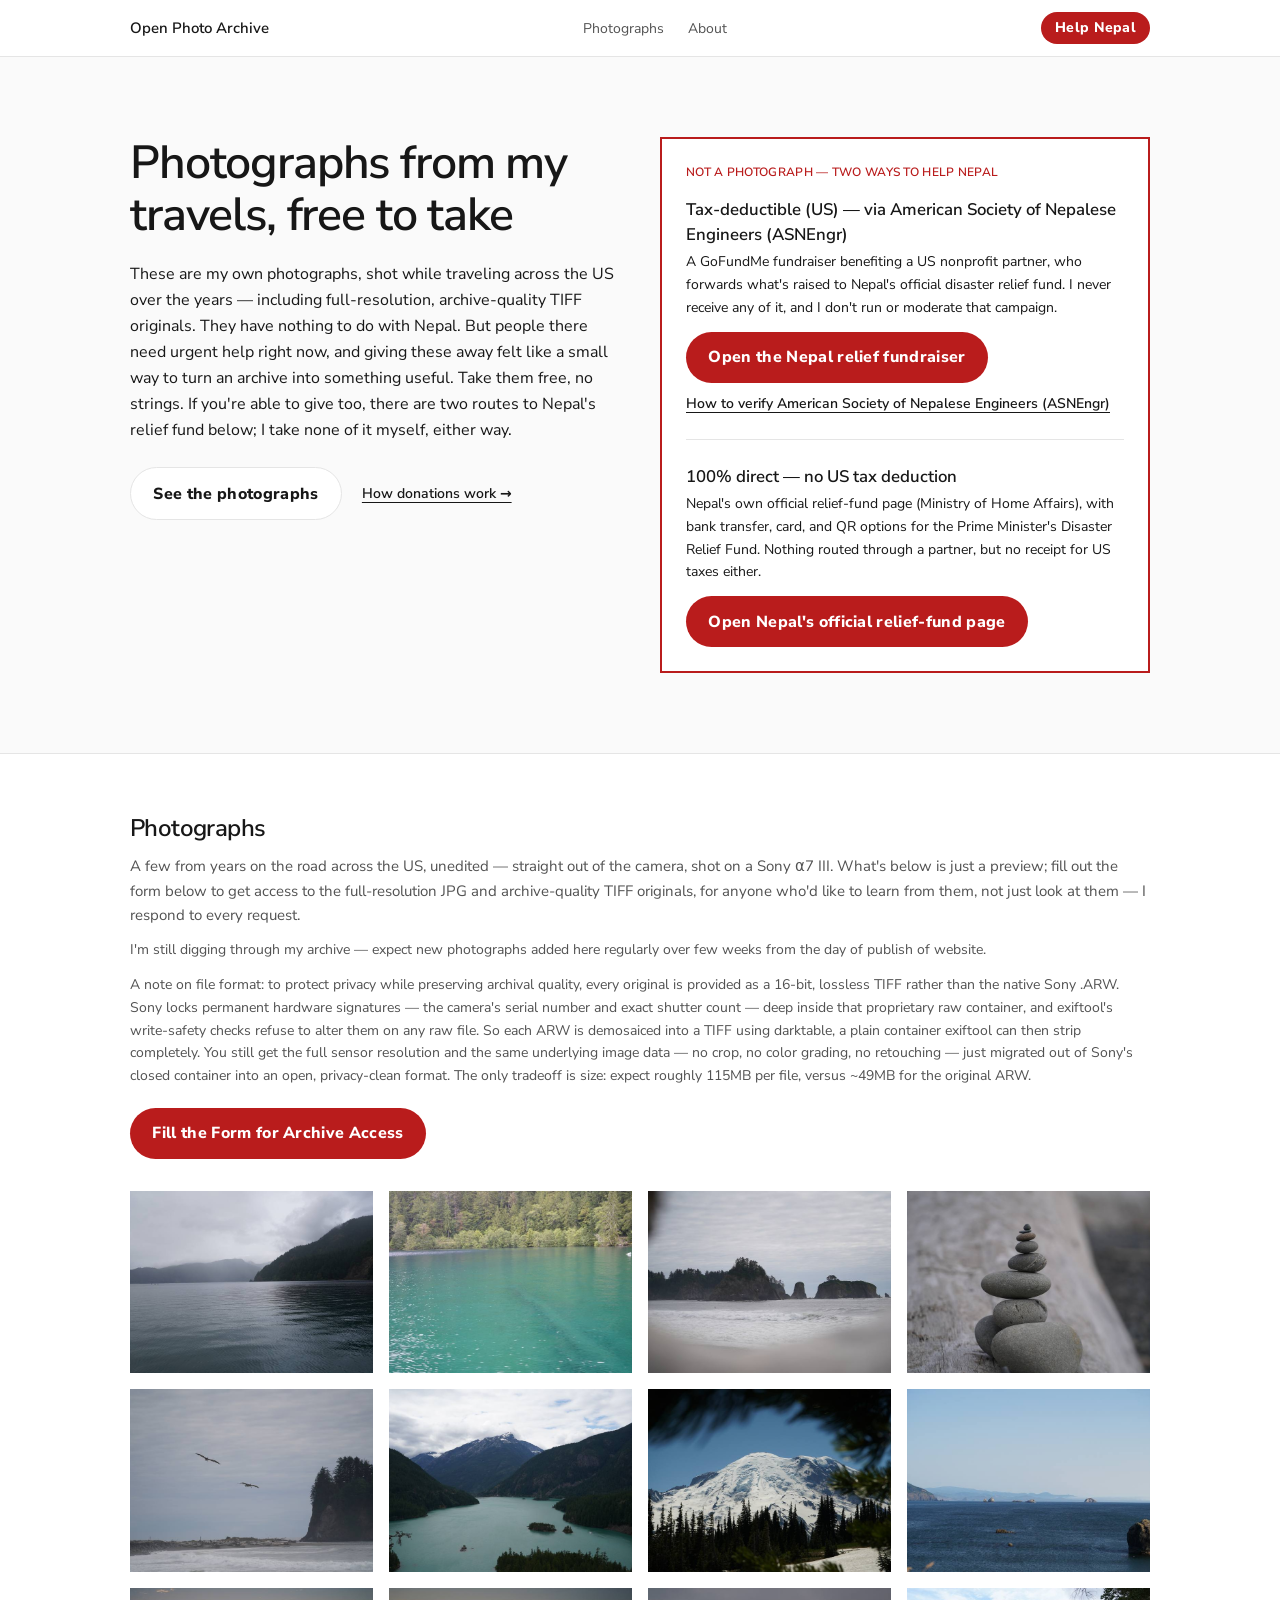
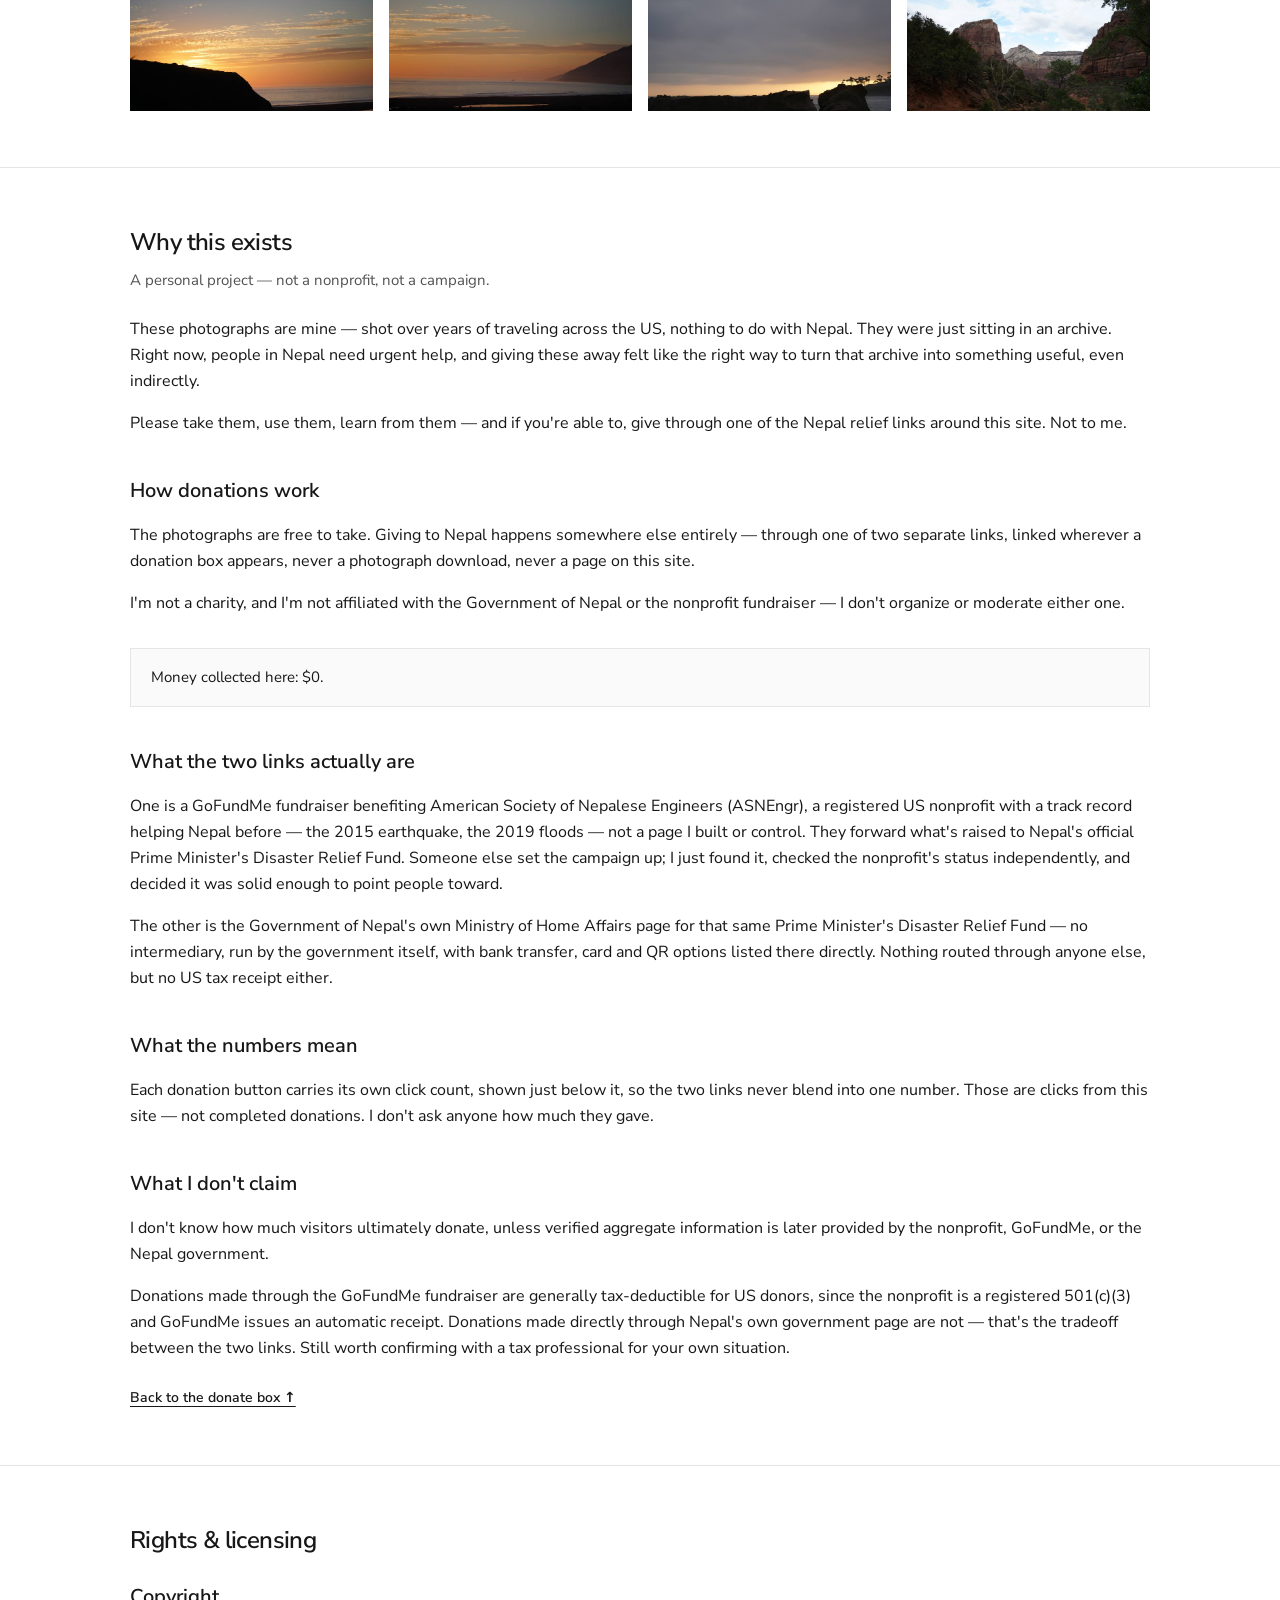
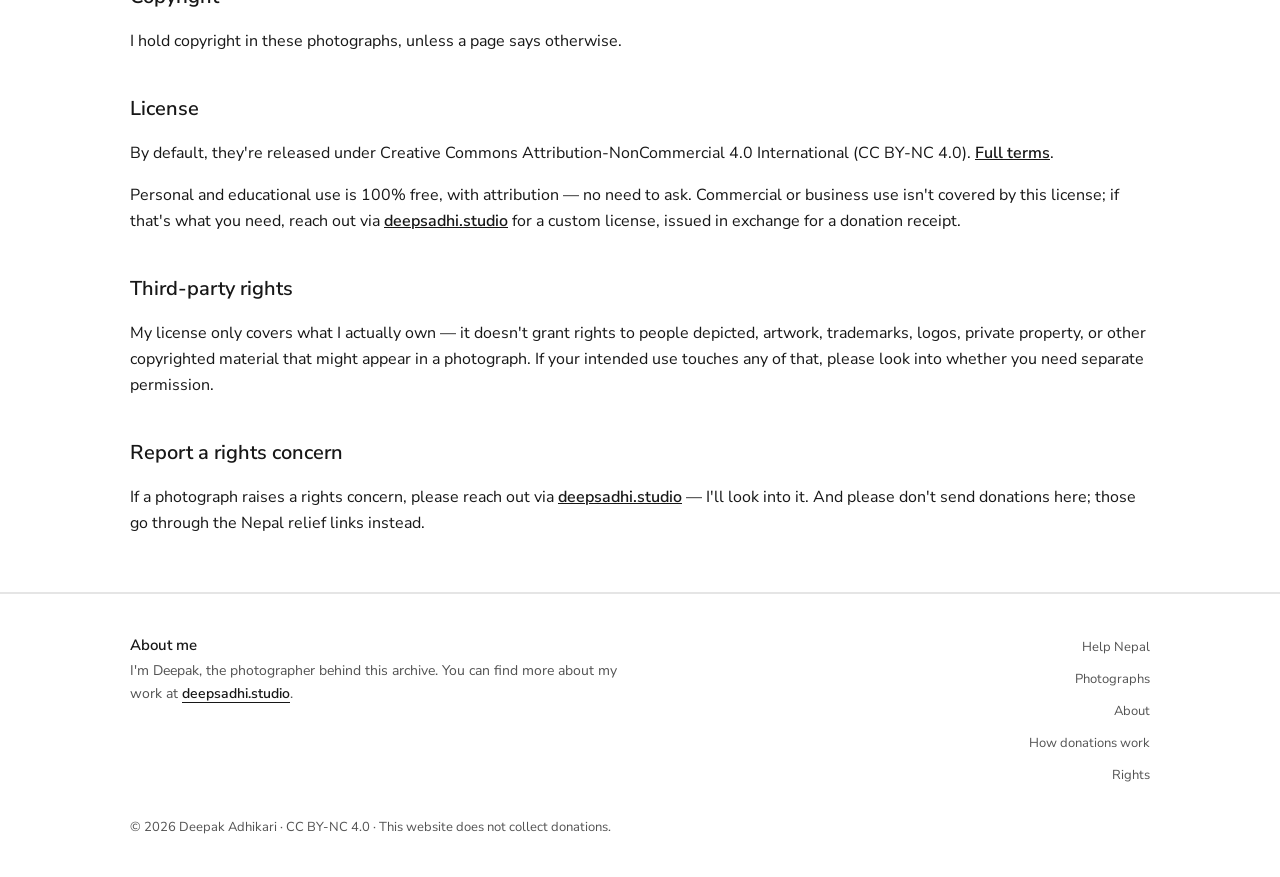
==== index.html @ dd76b520 "Initial commit" ====
<!DOCTYPE html><html lang="en"><head><meta charSet="utf-8"/><meta name="viewport" content="width=device-width, initial-scale=1"/><link rel="stylesheet" href="/assets/styles-CwU7adf6.css" data-precedence="default"/><link rel="stylesheet" href="https://fonts.googleapis.com/css2?family=Fraunces:opsz,wght@9..144,500;9..144,600;9..144,700&amp;family=Nunito+Sans:wght@400;600;700;800&amp;display=swap" data-precedence="default"/><script data-goatcounter="https://stats.deepsadhi.studio/count" data-goatcounter-settings="{&quot;no_onload&quot;: true}" async="" src="https://gc.zgo.at/count.js"></script><title>Open Photo Archive — Photos from years traveling the US, free to take — donations go to Nepal relief elsewhere.</title><meta name="author" content="Deepak Adhikari"/><meta property="og:site_name" content="Open Photo Archive"/><meta property="og:type" content="website"/><meta name="description" content="A photographer&#x27;s personal archive of US travel photos, given away free — JPG and archive-quality 16-bit TIFF files. Donations go through outside links, never through this site."/><meta property="og:title" content="Open Photo Archive — Photos from years traveling the US, free to take — donations go to Nepal relief elsewhere."/><meta property="og:description" content="A photographer&#x27;s personal archive of US travel photos, given away free — JPG and archive-quality 16-bit TIFF files. Donations go through outside links, never through this site."/><meta property="og:url" content="https://open-photo-archive.github.io/"/><meta name="twitter:title" content="Open Photo Archive — Photos from years traveling the US, free to take — donations go to Nepal relief elsewhere."/><meta name="twitter:description" content="A photographer&#x27;s personal archive of US travel photos, given away free — JPG and archive-quality 16-bit TIFF files. Donations go through outside links, never through this site."/><link rel="modulepreload" href="/assets/index-CVdVSCC_.js"/><link rel="modulepreload" href="/assets/routes-DE4k2In7.js"/><link rel="icon" href="/favicon.svg" type="image/svg+xml"/><link rel="icon" href="/favicon.ico" type="image/x-icon"/><link rel="apple-touch-icon" href="/apple-touch-icon.png"/><link rel="preconnect" href="https://fonts.googleapis.com"/><link rel="preconnect" href="https://fonts.gstatic.com" crossorigin="anonymous"/><link rel="canonical" href="https://open-photo-archive.github.io/"/><script type="application/ld+json">{"@context":"https://schema.org","@type":"WebSite","name":"Open Photo Archive","description":"A photographer's personal archive released free of charge, encouraging donations to Nepal disaster relief through a vetted nonprofit partner. This site never collects donations itself."}</script></head><body><a href="#main" class="label-meta sr-only focus:not-sr-only focus:absolute focus:top-2 focus:left-2 focus:z-50 focus:bg-ink focus:px-4 focus:py-2 focus:text-paper">Skip to content</a><header class="sticky top-0 z-40 border-b border-line bg-white"><nav aria-label="Primary" class="mx-auto flex h-14 max-w-[1100px] items-center justify-between px-6 md:px-10"><a class="text-[15px] font-semibold text-ink hover:text-rust active" href="/" data-status="active" aria-current="page">Open Photo Archive</a><div class="hidden items-center gap-6 md:flex"><button type="button" class="cursor-pointer text-[14px] text-stone hover:text-ink">Photographs</button><button type="button" class="cursor-pointer text-[14px] text-stone hover:text-ink">About</button></div><div class="flex items-center gap-3"><button type="button" class="cursor-pointer btn-cause !px-3.5 !py-1.5 text-sm">Help Nepal</button><button type="button" class="text-[14px] text-stone md:hidden" aria-expanded="false" aria-controls="mobile-nav">Menu</button></div></nav></header><main id="main"><!--$--><!--$--><!--/$--><script>(function(a,f){let l;try{l=JSON.parse(sessionStorage.getItem(a)||"{}")}catch{return}const n=l?.[f||history.state?.__TSR_key];let c=!1;for(const t in n){const e=n[t],o=e?.scrollX,s=e?.scrollY;if(Number.isFinite(o)&&Number.isFinite(s)){if(t==="window")scrollTo(o,s),c=!0;else if(t)try{const r=document.querySelector(t);r&&(r.scrollLeft=o,r.scrollTop=s)}catch{}}}if(c)return;const i=location.hash.slice(1);if(i){const t=history.state?.__hashScrollIntoViewOptions??!0;if(t){const e=document.getElementById(i);e&&e.scrollIntoView(t)}return}scrollTo(0,0)})("tsr-scroll-restoration-v1_3");document.currentScript.remove()</script><!--/$--></main><footer class="border-t border-line bg-white"><div class="mx-auto max-w-[1100px] px-6 py-10 md:px-10"><div class="flex flex-col gap-6 md:flex-row md:items-start md:justify-between"><div class="md:w-1/2"><p class="text-[15px] font-semibold text-ink">About me</p><p class="mt-1 text-[14px] leading-relaxed text-stone">I&#x27;m <!-- -->Deepak<!-- -->, the photographer behind this archive. You can find more about my work at<!-- --> <a href="https://deepsadhi.studio" target="_blank" rel="noopener noreferrer" class="cursor-pointer font-semibold text-ink underline underline-offset-4 hover:text-rust">deepsadhi.studio</a>.</p></div><nav aria-label="Footer" class="shrink-0"><ul class="flex flex-col items-start gap-2 md:items-end"><li><button type="button" class="cursor-pointer cursor-pointer text-[13px] text-stone hover:text-ink">Help Nepal</button></li><li><button type="button" class="cursor-pointer cursor-pointer text-[13px] text-stone hover:text-ink">Photographs</button></li><li><button type="button" class="cursor-pointer cursor-pointer text-[13px] text-stone hover:text-ink">About</button></li><li><button type="button" class="cursor-pointer cursor-pointer text-[13px] text-stone hover:text-ink">How donations work</button></li><li><button type="button" class="cursor-pointer cursor-pointer text-[13px] text-stone hover:text-ink">Rights</button></li></ul></nav></div><p class="mt-8 text-[13px] text-stone">© <!-- -->2026<!-- --> <!-- -->Deepak Adhikari<!-- --> ·<!-- --> <!-- -->CC BY-NC 4.0<!-- --> · This website does not collect donations.</p></div></footer><script class="$tsr" id="$tsr-stream-barrier">(self.$R=self.$R||{})["tsr"]=[];self.$_TSR={h(){this.hydrated=!0,this.c()},e(){this.streamEnded=!0,this.c()},c(){this.hydrated&&this.streamEnded&&(delete self.$_TSR,delete self.$R.tsr)},p(e){this.initialized?e():this.buffer.push(e)},buffer:[]};$_TSR.router=($R=>$R[0]={manifest:$R[1]={routes:$R[2]={__root__:$R[3]={preloads:$R[4]=["/assets/index-CVdVSCC_.js"],scripts:$R[5]=[$R[6]={attrs:$R[7]={type:"module",async:!0,src:"/assets/index-CVdVSCC_.js"}}]}}},matches:$R[8]=[$R[9]={i:"__root__ ",u:1788296940598,s:"success",ssr:!0}],lastMatchId:"__root__ "})($R["tsr"]);$_TSR.e();document.currentScript.remove()</script><script type="module" async="" src="/assets/index-CVdVSCC_.js"></script></body></html>
---- assets/styles-CwU7adf6.css ----
/*! tailwindcss v4.3.3 | MIT License | https://tailwindcss.com */
@layer properties{@supports (((-webkit-hyphens:none)) and (not (margin-trim:inline))) or ((-moz-orient:inline) and (not (color:rgb(from red r g b)))){*,:before,:after,::backdrop{--tw-space-y-reverse:0;--tw-border-style:solid;--tw-leading:initial;--tw-font-weight:initial;--tw-tracking:initial;--tw-blur:initial;--tw-brightness:initial;--tw-contrast:initial;--tw-grayscale:initial;--tw-hue-rotate:initial;--tw-invert:initial;--tw-opacity:initial;--tw-saturate:initial;--tw-sepia:initial;--tw-drop-shadow:initial;--tw-drop-shadow-color:initial;--tw-drop-shadow-alpha:100%;--tw-drop-shadow-size:initial}}}@layer theme{:root,:host{--font-sans:"Nunito Sans", ui-sans-serif, system-ui, sans-serif;--color-white:#fff;--spacing:.25rem;--container-md:28rem;--text-sm:.875rem;--text-sm--line-height:calc(1.25 / .875);--text-xl:1.25rem;--text-xl--line-height:calc(1.75 / 1.25);--text-7xl:4.5rem;--text-7xl--line-height:1;--font-weight-medium:500;--font-weight-semibold:600;--font-weight-bold:700;--tracking-tight:-.025em;--tracking-wide:.025em;--leading-relaxed:1.625;--default-transition-duration:.15s;--default-transition-timing-function:cubic-bezier(.4, 0, .2, 1);--default-font-family:"Nunito Sans", ui-sans-serif, system-ui, sans-serif;--default-mono-font-family:"Nunito Sans", ui-sans-serif, system-ui, sans-serif;--font-display:"Fraunces", Georgia, serif;--color-paper:var(--paper);--color-ink:var(--ink);--color-line:var(--line);--color-rust:var(--rust);--color-card:var(--card);--color-primary-foreground:var(--primary-foreground);--color-border:var(--border)}}@layer base{*,:after,:before,::backdrop{box-sizing:border-box;border:0 solid;margin:0;padding:0}::file-selector-button{box-sizing:border-box;border:0 solid;margin:0;padding:0}html,:host{-webkit-text-size-adjust:100%;tab-size:4;line-height:1.5;font-family:var(--default-font-family,-apple-system, BlinkMacSystemFont, "Segoe UI", Roboto, "Helvetica Neue", "Noto Sans", Arial, sans-serif, "Apple Color Emoji", "Segoe UI Emoji", "Segoe UI Symbol", "Noto Color Emoji");font-feature-settings:var(--default-font-feature-settings,normal);font-variation-settings:var(--default-font-variation-settings,normal);-webkit-tap-highlight-color:transparent}hr{height:0;color:inherit;border-top-width:1px}abbr:where([title]){-webkit-text-decoration:underline dotted;text-decoration:underline dotted}h1,h2,h3,h4,h5,h6{font-size:inherit;font-weight:inherit}a{color:inherit;-webkit-text-decoration:inherit;-webkit-text-decoration:inherit;-webkit-text-decoration:inherit;-webkit-text-decoration:inherit;-webkit-text-decoration:inherit;text-decoration:inherit}b,strong{font-weight:bolder}code,kbd,samp,pre{font-family:var(--default-mono-font-family,ui-monospace, SFMono-Regular, Menlo, Monaco, Consolas, "Liberation Mono", "Courier New", monospace);font-feature-settings:var(--default-mono-font-feature-settings,normal);font-variation-settings:var(--default-mono-font-variation-settings,normal);font-size:1em}small{font-size:80%}sub,sup{vertical-align:baseline;font-size:75%;line-height:0;position:relative}sub{bottom:-.25em}sup{top:-.5em}table{text-indent:0;border-color:inherit;border-collapse:collapse}:-moz-focusring:where(:not(iframe)){outline:auto}progress{vertical-align:baseline}summary{display:list-item}ol,ul,menu{list-style:none}img,svg,video,canvas,audio,iframe,embed,object{vertical-align:middle;display:block}img,video{max-width:100%;height:auto}button,input,select,optgroup,textarea{font:inherit;font-feature-settings:inherit;font-variation-settings:inherit;letter-spacing:inherit;color:inherit;opacity:1;background-color:#0000;border-radius:0}::file-selector-button{font:inherit;font-feature-settings:inherit;font-variation-settings:inherit;letter-spacing:inherit;color:inherit;opacity:1;background-color:#0000;border-radius:0}:where(select:is([multiple],[size])) optgroup{font-weight:bolder}:where(select:is([multiple],[size])) optgroup option{padding-inline-start:20px}::file-selector-button{margin-inline-end:4px}::placeholder{opacity:1}@supports (not ((-webkit-appearance:-apple-pay-button))) or (contain-intrinsic-size:1px){::placeholder{color:currentColor}@supports (color:color-mix(in lab, red, red)){::placeholder{color:color-mix(in oklab, currentcolor 50%, transparent)}}}textarea{resize:vertical}::-webkit-search-decoration{-webkit-appearance:none}::-webkit-date-and-time-value{min-height:1lh;text-align:inherit}::-webkit-datetime-edit{display:inline-flex}::-webkit-datetime-edit-fields-wrapper{padding:0}::-webkit-datetime-edit{padding-block:0}::-webkit-datetime-edit-year-field{padding-block:0}::-webkit-datetime-edit-month-field{padding-block:0}::-webkit-datetime-edit-day-field{padding-block:0}::-webkit-datetime-edit-hour-field{padding-block:0}::-webkit-datetime-edit-minute-field{padding-block:0}::-webkit-datetime-edit-second-field{padding-block:0}::-webkit-datetime-edit-millisecond-field{padding-block:0}::-webkit-datetime-edit-meridiem-field{padding-block:0}::-webkit-calendar-picker-indicator{line-height:1}:-moz-ui-invalid{box-shadow:none}button,input:where([type=button],[type=reset],[type=submit]){appearance:button}::file-selector-button{appearance:button}::-webkit-inner-spin-button{height:auto}::-webkit-outer-spin-button{height:auto}[hidden]:where(:not([hidden=until-found])){display:none!important}*{border-color:var(--color-border)}html{-webkit-text-size-adjust:100%;scroll-behavior:smooth}[id]{scroll-margin-top:3.5rem}a{cursor:pointer}body{background-color:var(--color-paper);color:var(--color-ink);font-family:var(--font-sans);-webkit-font-smoothing:antialiased;text-rendering:optimizelegibility}::selection{color:var(--color-ink);background-color:#fee2e2}:focus-visible{outline:2px solid var(--color-rust);outline-offset:3px}}@layer components;@layer utilities{.sr-only{clip-path:inset(50%);white-space:nowrap;border-width:0;width:1px;height:1px;margin:-1px;padding:0;position:absolute;overflow:hidden}.static{position:static}.sticky{position:sticky}.top-0{top:0}.z-40{z-index:40}.container{width:100%}@media (width>=40rem){.container{max-width:40rem}}@media (width>=48rem){.container{max-width:48rem}}@media (width>=64rem){.container{max-width:64rem}}@media (width>=80rem){.container{max-width:80rem}}@media (width>=96rem){.container{max-width:96rem}}.mx-auto{margin-inline:auto}.mt-1{margin-top:var(--spacing)}.mt-1\.5{margin-top:calc(var(--spacing) * 1.5)}.mt-2{margin-top:calc(var(--spacing) * 2)}.mt-3{margin-top:calc(var(--spacing) * 3)}.mt-4{margin-top:calc(var(--spacing) * 4)}.mt-5{margin-top:calc(var(--spacing) * 5)}.mt-6{margin-top:calc(var(--spacing) * 6)}.mt-8{margin-top:calc(var(--spacing) * 8)}.mt-10{margin-top:calc(var(--spacing) * 10)}.btn-cause{letter-spacing:.02em;background:var(--color-rust);color:var(--color-primary-foreground);border-radius:999px;justify-content:center;align-items:center;padding:.85rem 1.4rem;font-weight:800;transition:filter .15s;display:inline-flex}.btn-cause:hover{filter:brightness(1.08)}.btn-soft{letter-spacing:.02em;background:var(--color-card);color:var(--color-ink);border:1px solid var(--color-line);border-radius:999px;justify-content:center;align-items:center;padding:.85rem 1.4rem;font-weight:800;transition:background-color .15s;display:inline-flex}.btn-soft:hover{background:#f5f5f5}.block{display:block}.flex{display:flex}.grid{display:grid}.hidden{display:none}.inline-flex{display:inline-flex}.aspect-\[4\/3\]{aspect-ratio:4/3}.h-14{height:calc(var(--spacing) * 14)}.max-h-\[520px\]{max-height:520px}.min-h-screen{min-height:100vh}.w-full{width:100%}.max-w-\[20ch\]{max-width:20ch}.max-w-\[36rem\]{max-width:36rem}.max-w-\[52ch\]{max-width:52ch}.max-w-\[54ch\]{max-width:54ch}.max-w-\[1100px\]{max-width:1100px}.max-w-md{max-width:var(--container-md)}.shrink-0{flex-shrink:0}.cursor-pointer{cursor:pointer}.list-disc{list-style-type:disc}.grid-cols-2{grid-template-columns:repeat(2,minmax(0,1fr))}.flex-col{flex-direction:column}.flex-wrap{flex-wrap:wrap}.items-center{align-items:center}.items-start{align-items:flex-start}.justify-between{justify-content:space-between}.justify-center{justify-content:center}.gap-2{gap:calc(var(--spacing) * 2)}.gap-3{gap:calc(var(--spacing) * 3)}.gap-4{gap:calc(var(--spacing) * 4)}.gap-6{gap:calc(var(--spacing) * 6)}:where(.space-y-2>:not(:last-child)){--tw-space-y-reverse:0;margin-block-start:calc(calc(var(--spacing) * 2) * var(--tw-space-y-reverse));margin-block-end:calc(calc(var(--spacing) * 2) * calc(1 - var(--tw-space-y-reverse)))}.gap-x-5{column-gap:calc(var(--spacing) * 5)}.gap-y-2{row-gap:calc(var(--spacing) * 2)}.overflow-y-auto{overflow-y:auto}.rounded-md{border-radius:.75rem}.border{border-style:var(--tw-border-style);border-width:1px}.border-2{border-style:var(--tw-border-style);border-width:2px}.border-t{border-top-style:var(--tw-border-style);border-top-width:1px}.border-b{border-bottom-style:var(--tw-border-style);border-bottom-width:1px}.border-input{border-color:var(--input)}.border-line{border-color:var(--line)}.border-rust{border-color:var(--rust)}.bg-background{background-color:var(--background)}.bg-muted{background-color:var(--muted)}.bg-primary{background-color:var(--primary)}.bg-white{background-color:var(--color-white)}.object-cover{object-fit:cover}.p-6{padding:calc(var(--spacing) * 6)}.\!px-3\.5{padding-inline:calc(var(--spacing) * 3.5)!important}.px-4{padding-inline:calc(var(--spacing) * 4)}.px-5{padding-inline:calc(var(--spacing) * 5)}.px-6{padding-inline:calc(var(--spacing) * 6)}.\!py-1\.5{padding-block:calc(var(--spacing) * 1.5)!important}.py-2{padding-block:calc(var(--spacing) * 2)}.py-4{padding-block:calc(var(--spacing) * 4)}.py-10{padding-block:calc(var(--spacing) * 10)}.py-12{padding-block:calc(var(--spacing) * 12)}.py-14{padding-block:calc(var(--spacing) * 14)}.pt-4{padding-top:calc(var(--spacing) * 4)}.pt-6{padding-top:calc(var(--spacing) * 6)}.pl-1{padding-left:var(--spacing)}.pl-5{padding-left:calc(var(--spacing) * 5)}.text-center{text-align:center}.label-meta{font-family:var(--font-sans);letter-spacing:.02em;font-size:.8rem;font-weight:650}.text-7xl{font-size:var(--text-7xl);line-height:var(--tw-leading,var(--text-7xl--line-height))}.text-sm{font-size:var(--text-sm);line-height:var(--tw-leading,var(--text-sm--line-height))}.text-xl{font-size:var(--text-xl);line-height:var(--tw-leading,var(--text-xl--line-height))}.text-\[1\.05rem\]{font-size:1.05rem}.text-\[1\.5rem\]{font-size:1.5rem}.text-\[1\.25rem\]{font-size:1.25rem}.text-\[2\.15rem\]{font-size:2.15rem}.text-\[12px\]{font-size:12px}.text-\[13px\]{font-size:13px}.text-\[14px\]{font-size:14px}.text-\[15px\]{font-size:15px}.text-\[16px\]{font-size:16px}.leading-\[1\.12\]{--tw-leading:1.12;line-height:1.12}.leading-relaxed{--tw-leading:var(--leading-relaxed);line-height:var(--leading-relaxed)}.font-bold{--tw-font-weight:var(--font-weight-bold);font-weight:var(--font-weight-bold)}.font-medium{--tw-font-weight:var(--font-weight-medium);font-weight:var(--font-weight-medium)}.font-semibold{--tw-font-weight:var(--font-weight-semibold);font-weight:var(--font-weight-semibold)}.tracking-tight{--tw-tracking:var(--tracking-tight);letter-spacing:var(--tracking-tight)}.tracking-wide{--tw-tracking:var(--tracking-wide);letter-spacing:var(--tracking-wide)}.text-foreground{color:var(--foreground)}.text-ink{color:var(--ink)}.text-muted-foreground{color:var(--muted-foreground)}.text-primary-foreground{color:var(--primary-foreground)}.text-rust{color:var(--rust)}.text-stone{color:var(--stone)}.uppercase{text-transform:uppercase}.underline{text-decoration-line:underline}.underline-offset-4{text-underline-offset:4px}.opacity-60{opacity:.6}.filter{filter:var(--tw-blur,) var(--tw-brightness,) var(--tw-contrast,) var(--tw-grayscale,) var(--tw-hue-rotate,) var(--tw-invert,) var(--tw-saturate,) var(--tw-sepia,) var(--tw-drop-shadow,)}.transition-colors{transition-property:color,background-color,border-color,outline-color,text-decoration-color,fill,stroke,--tw-gradient-from,--tw-gradient-via,--tw-gradient-to;transition-timing-function:var(--tw-ease,var(--default-transition-timing-function));transition-duration:var(--tw-duration,var(--default-transition-duration))}.transition-opacity{transition-property:opacity;transition-timing-function:var(--tw-ease,var(--default-transition-timing-function));transition-duration:var(--tw-duration,var(--default-transition-duration))}.first\:mt-0:first-child{margin-top:0}@media (hover:hover){.hover\:bg-accent:hover{background-color:var(--accent)}.hover\:bg-primary\/90:hover{background-color:var(--primary)}@supports (color:color-mix(in lab, red, red)){.hover\:bg-primary\/90:hover{background-color:color-mix(in oklab, var(--primary) 90%, transparent)}}.hover\:text-ink:hover{color:var(--ink)}.hover\:text-rust:hover{color:var(--rust)}.hover\:opacity-75:hover{opacity:.75}}.focus\:not-sr-only:focus{clip-path:none;white-space:normal;width:auto;height:auto;margin:0;padding:0;position:static;overflow:visible}.focus\:absolute:focus{position:absolute}.focus\:top-2:focus{top:calc(var(--spacing) * 2)}.focus\:left-2:focus{left:calc(var(--spacing) * 2)}.focus\:z-50:focus{z-index:50}.focus\:bg-ink:focus{background-color:var(--ink)}.focus\:px-4:focus{padding-inline:calc(var(--spacing) * 4)}.focus\:py-2:focus{padding-block:calc(var(--spacing) * 2)}.focus\:text-paper:focus{color:var(--paper)}@media (width>=48rem){.md\:mt-0{margin-top:0}.md\:flex{display:flex}.md\:grid{display:grid}.md\:hidden{display:none}.md\:w-1\/2{width:50%}.md\:grid-cols-2{grid-template-columns:repeat(2,minmax(0,1fr))}.md\:grid-cols-4{grid-template-columns:repeat(4,minmax(0,1fr))}.md\:flex-row{flex-direction:row}.md\:items-end{align-items:flex-end}.md\:items-start{align-items:flex-start}.md\:justify-between{justify-content:space-between}.md\:gap-10{gap:calc(var(--spacing) * 10)}.md\:px-10{padding-inline:calc(var(--spacing) * 10)}.md\:py-14{padding-block:calc(var(--spacing) * 14)}.md\:py-16{padding-block:calc(var(--spacing) * 16)}.md\:py-20{padding-block:calc(var(--spacing) * 20)}.md\:text-\[2\.9rem\]{font-size:2.9rem}}}:root{--radius:.75rem;--paper:#fff;--ink:#171717;--stone:#525252;--line:#e5e5e5;--rust:#b91c1c;--saffron:#f5f5f5;--background:var(--paper);--foreground:var(--ink);--card:#fff;--card-foreground:var(--ink);--popover:#fff;--popover-foreground:var(--ink);--primary:var(--rust);--primary-foreground:#fff;--secondary:var(--saffron);--secondary-foreground:var(--ink);--muted:#fafafa;--muted-foreground:var(--stone);--accent:var(--rust);--accent-foreground:#fff;--destructive:#b91c1c;--destructive-foreground:#fff;--border:var(--line);--input:var(--line);--ring:var(--rust)}@keyframes rise{0%{opacity:0;transform:translateY(12px)}to{opacity:1;transform:none}}@media (prefers-reduced-motion:reduce){*,:before,:after{scroll-behavior:auto!important;transition-duration:.01ms!important;animation-duration:.01ms!important}}@property --tw-space-y-reverse{syntax:"*";inherits:false;initial-value:0}@property --tw-border-style{syntax:"*";inherits:false;initial-value:solid}@property --tw-leading{syntax:"*";inherits:false}@property --tw-font-weight{syntax:"*";inherits:false}@property --tw-tracking{syntax:"*";inherits:false}@property --tw-blur{syntax:"*";inherits:false}@property --tw-brightness{syntax:"*";inherits:false}@property --tw-contrast{syntax:"*";inherits:false}@property --tw-grayscale{syntax:"*";inherits:false}@property --tw-hue-rotate{syntax:"*";inherits:false}@property --tw-invert{syntax:"*";inherits:false}@property --tw-opacity{syntax:"*";inherits:false}@property --tw-saturate{syntax:"*";inherits:false}@property --tw-sepia{syntax:"*";inherits:false}@property --tw-drop-shadow{syntax:"*";inherits:false}@property --tw-drop-shadow-color{syntax:"*";inherits:false}@property --tw-drop-shadow-alpha{syntax:"<percentage>";inherits:false;initial-value:100%}@property --tw-drop-shadow-size{syntax:"*";inherits:false}
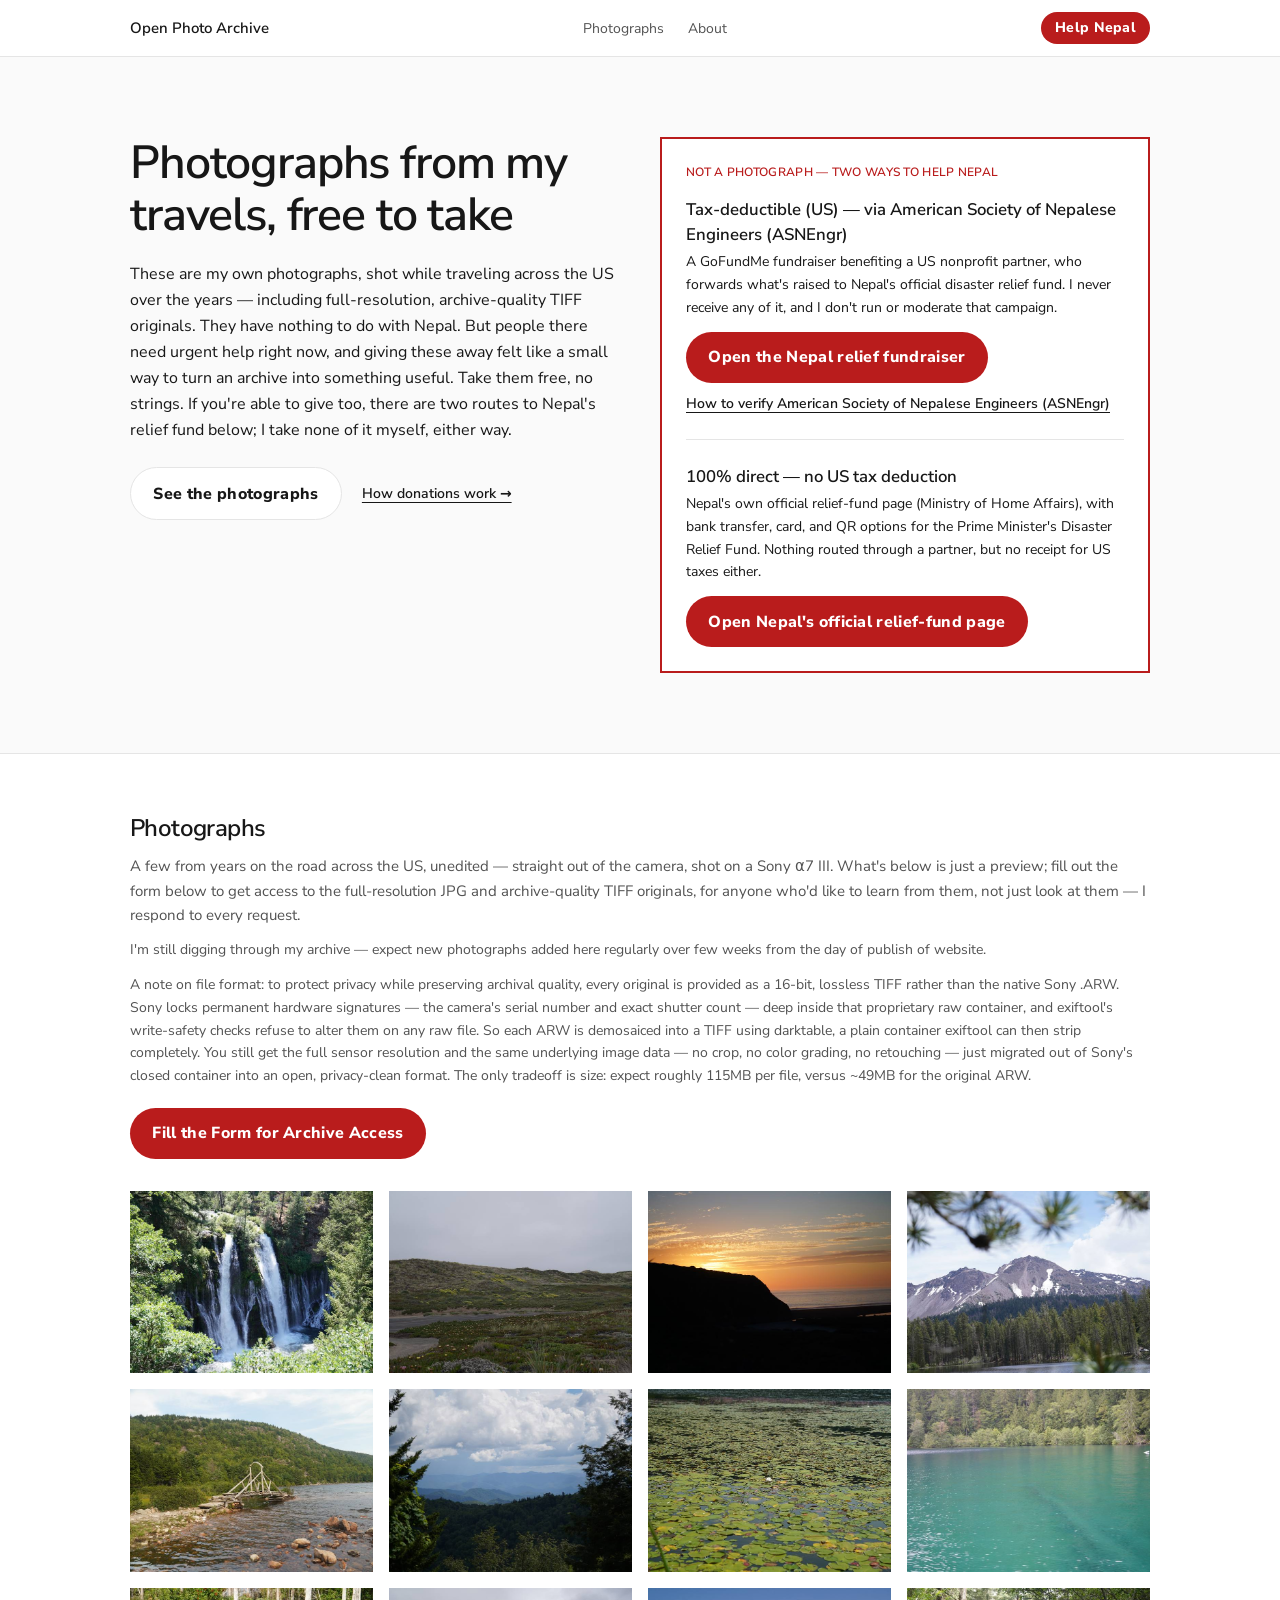
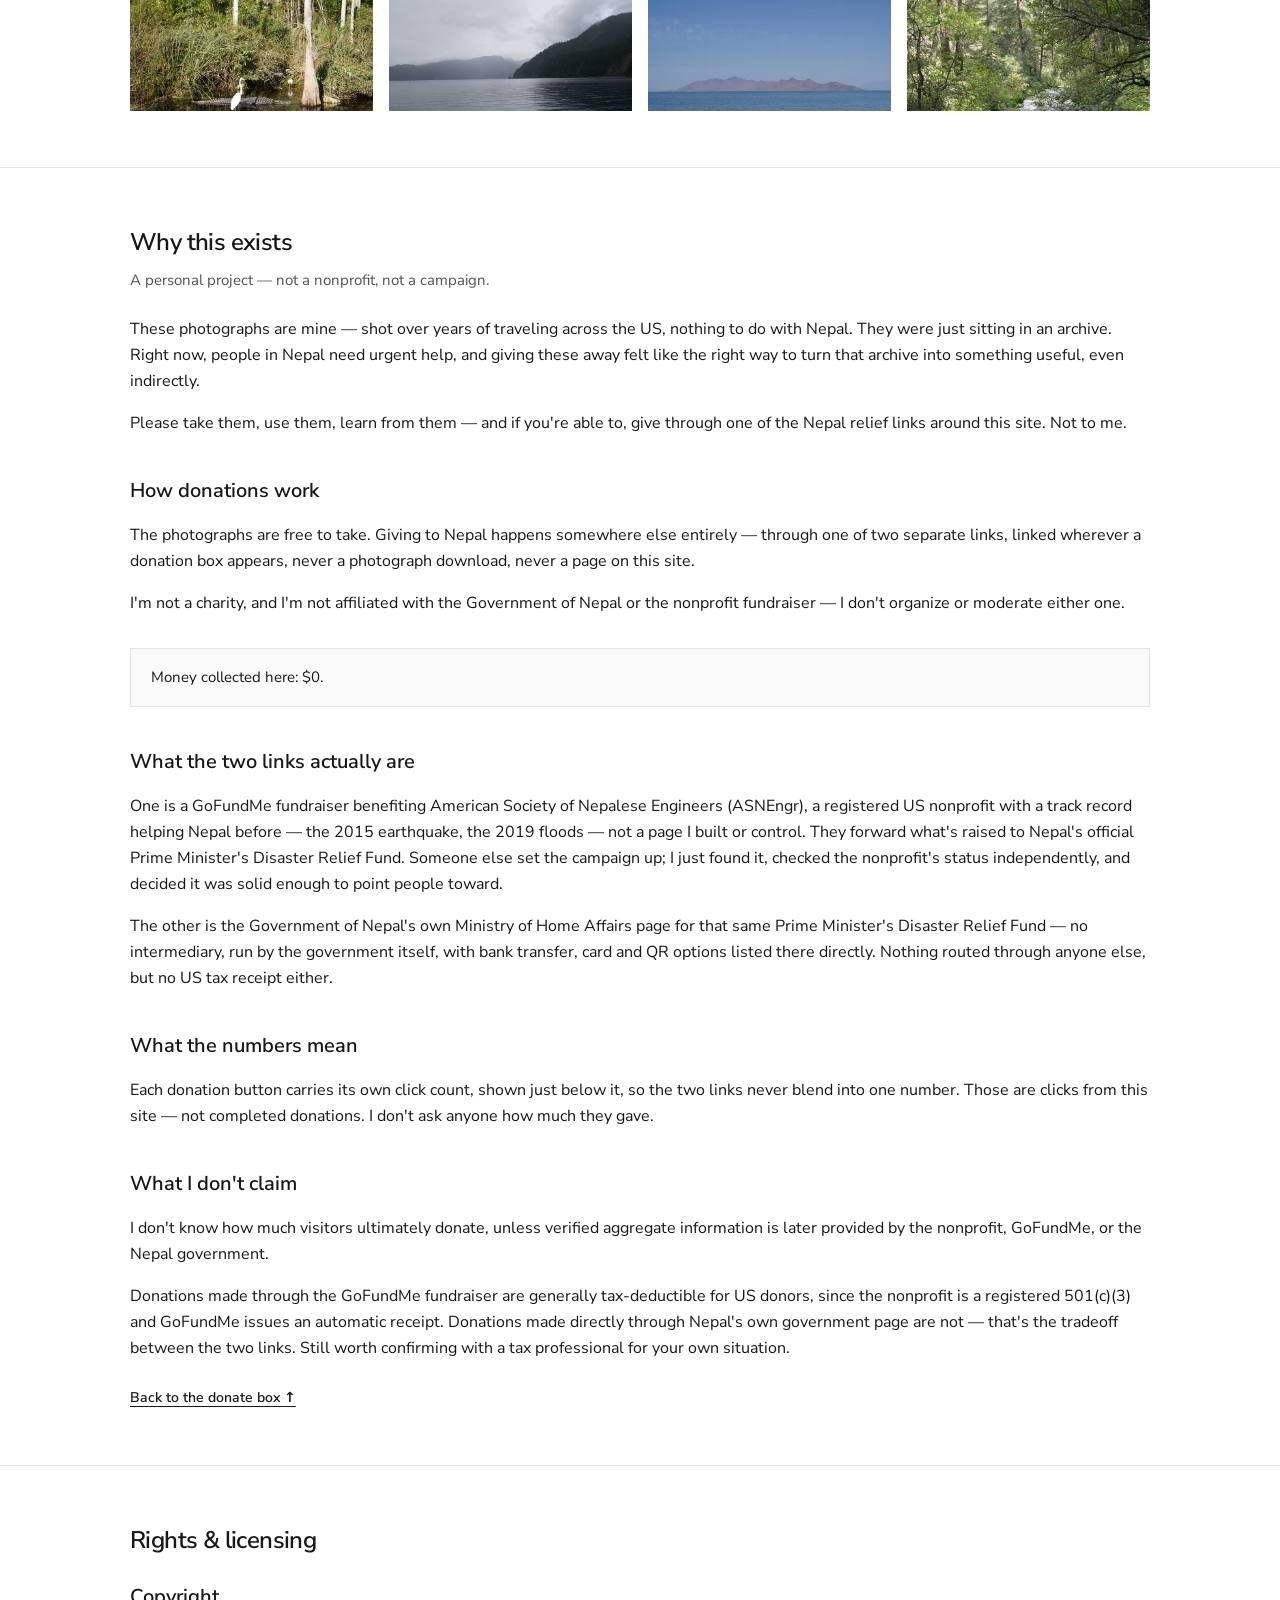
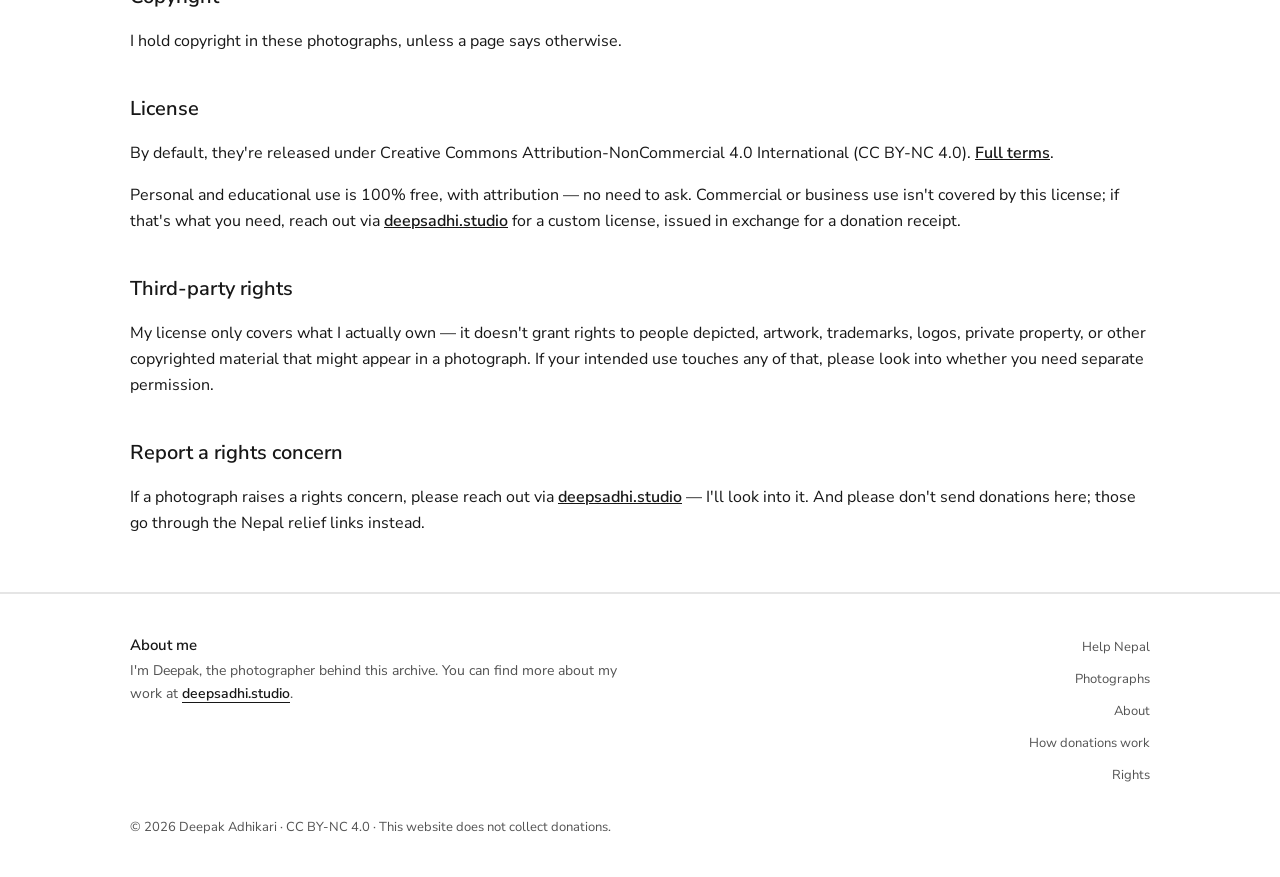
==== commit 2b083a75: "Randomize gallery thumbnail order per page load" ====
--- a/index.html
+++ b/index.html
@@ -1 +1 @@
-<!DOCTYPE html><html lang="en"><head><meta charSet="utf-8"/><meta name="viewport" content="width=device-width, initial-scale=1"/><link rel="stylesheet" href="/assets/styles-CwU7adf6.css" data-precedence="default"/><link rel="stylesheet" href="https://fonts.googleapis.com/css2?family=Fraunces:opsz,wght@9..144,500;9..144,600;9..144,700&amp;family=Nunito+Sans:wght@400;600;700;800&amp;display=swap" data-precedence="default"/><script data-goatcounter="https://stats.deepsadhi.studio/count" data-goatcounter-settings="{&quot;no_onload&quot;: true}" async="" src="https://gc.zgo.at/count.js"></script><title>Open Photo Archive — Photos from years traveling the US, free to take — donations go to Nepal relief elsewhere.</title><meta name="author" content="Deepak Adhikari"/><meta property="og:site_name" content="Open Photo Archive"/><meta property="og:type" content="website"/><meta name="description" content="A photographer&#x27;s personal archive of US travel photos, given away free — JPG and archive-quality 16-bit TIFF files. Donations go through outside links, never through this site."/><meta property="og:title" content="Open Photo Archive — Photos from years traveling the US, free to take — donations go to Nepal relief elsewhere."/><meta property="og:description" content="A photographer&#x27;s personal archive of US travel photos, given away free — JPG and archive-quality 16-bit TIFF files. Donations go through outside links, never through this site."/><meta property="og:url" content="https://open-photo-archive.github.io/"/><meta name="twitter:title" content="Open Photo Archive — Photos from years traveling the US, free to take — donations go to Nepal relief elsewhere."/><meta name="twitter:description" content="A photographer&#x27;s personal archive of US travel photos, given away free — JPG and archive-quality 16-bit TIFF files. Donations go through outside links, never through this site."/><link rel="modulepreload" href="/assets/index-CVdVSCC_.js"/><link rel="modulepreload" href="/assets/routes-DE4k2In7.js"/><link rel="icon" href="/favicon.svg" type="image/svg+xml"/><link rel="icon" href="/favicon.ico" type="image/x-icon"/><link rel="apple-touch-icon" href="/apple-touch-icon.png"/><link rel="preconnect" href="https://fonts.googleapis.com"/><link rel="preconnect" href="https://fonts.gstatic.com" crossorigin="anonymous"/><link rel="canonical" href="https://open-photo-archive.github.io/"/><script type="application/ld+json">{"@context":"https://schema.org","@type":"WebSite","name":"Open Photo Archive","description":"A photographer's personal archive released free of charge, encouraging donations to Nepal disaster relief through a vetted nonprofit partner. This site never collects donations itself."}</script></head><body><a href="#main" class="label-meta sr-only focus:not-sr-only focus:absolute focus:top-2 focus:left-2 focus:z-50 focus:bg-ink focus:px-4 focus:py-2 focus:text-paper">Skip to content</a><header class="sticky top-0 z-40 border-b border-line bg-white"><nav aria-label="Primary" class="mx-auto flex h-14 max-w-[1100px] items-center justify-between px-6 md:px-10"><a class="text-[15px] font-semibold text-ink hover:text-rust active" href="/" data-status="active" aria-current="page">Open Photo Archive</a><div class="hidden items-center gap-6 md:flex"><button type="button" class="cursor-pointer text-[14px] text-stone hover:text-ink">Photographs</button><button type="button" class="cursor-pointer text-[14px] text-stone hover:text-ink">About</button></div><div class="flex items-center gap-3"><button type="button" class="cursor-pointer btn-cause !px-3.5 !py-1.5 text-sm">Help Nepal</button><button type="button" class="text-[14px] text-stone md:hidden" aria-expanded="false" aria-controls="mobile-nav">Menu</button></div></nav></header><main id="main"><!--$--><!--$--><!--/$--><script>(function(a,f){let l;try{l=JSON.parse(sessionStorage.getItem(a)||"{}")}catch{return}const n=l?.[f||history.state?.__TSR_key];let c=!1;for(const t in n){const e=n[t],o=e?.scrollX,s=e?.scrollY;if(Number.isFinite(o)&&Number.isFinite(s)){if(t==="window")scrollTo(o,s),c=!0;else if(t)try{const r=document.querySelector(t);r&&(r.scrollLeft=o,r.scrollTop=s)}catch{}}}if(c)return;const i=location.hash.slice(1);if(i){const t=history.state?.__hashScrollIntoViewOptions??!0;if(t){const e=document.getElementById(i);e&&e.scrollIntoView(t)}return}scrollTo(0,0)})("tsr-scroll-restoration-v1_3");document.currentScript.remove()</script><!--/$--></main><footer class="border-t border-line bg-white"><div class="mx-auto max-w-[1100px] px-6 py-10 md:px-10"><div class="flex flex-col gap-6 md:flex-row md:items-start md:justify-between"><div class="md:w-1/2"><p class="text-[15px] font-semibold text-ink">About me</p><p class="mt-1 text-[14px] leading-relaxed text-stone">I&#x27;m <!-- -->Deepak<!-- -->, the photographer behind this archive. You can find more about my work at<!-- --> <a href="https://deepsadhi.studio" target="_blank" rel="noopener noreferrer" class="cursor-pointer font-semibold text-ink underline underline-offset-4 hover:text-rust">deepsadhi.studio</a>.</p></div><nav aria-label="Footer" class="shrink-0"><ul class="flex flex-col items-start gap-2 md:items-end"><li><button type="button" class="cursor-pointer cursor-pointer text-[13px] text-stone hover:text-ink">Help Nepal</button></li><li><button type="button" class="cursor-pointer cursor-pointer text-[13px] text-stone hover:text-ink">Photographs</button></li><li><button type="button" class="cursor-pointer cursor-pointer text-[13px] text-stone hover:text-ink">About</button></li><li><button type="button" class="cursor-pointer cursor-pointer text-[13px] text-stone hover:text-ink">How donations work</button></li><li><button type="button" class="cursor-pointer cursor-pointer text-[13px] text-stone hover:text-ink">Rights</button></li></ul></nav></div><p class="mt-8 text-[13px] text-stone">© <!-- -->2026<!-- --> <!-- -->Deepak Adhikari<!-- --> ·<!-- --> <!-- -->CC BY-NC 4.0<!-- --> · This website does not collect donations.</p></div></footer><script class="$tsr" id="$tsr-stream-barrier">(self.$R=self.$R||{})["tsr"]=[];self.$_TSR={h(){this.hydrated=!0,this.c()},e(){this.streamEnded=!0,this.c()},c(){this.hydrated&&this.streamEnded&&(delete self.$_TSR,delete self.$R.tsr)},p(e){this.initialized?e():this.buffer.push(e)},buffer:[]};$_TSR.router=($R=>$R[0]={manifest:$R[1]={routes:$R[2]={__root__:$R[3]={preloads:$R[4]=["/assets/index-CVdVSCC_.js"],scripts:$R[5]=[$R[6]={attrs:$R[7]={type:"module",async:!0,src:"/assets/index-CVdVSCC_.js"}}]}}},matches:$R[8]=[$R[9]={i:"__root__ ",u:1788296940598,s:"success",ssr:!0}],lastMatchId:"__root__ "})($R["tsr"]);$_TSR.e();document.currentScript.remove()</script><script type="module" async="" src="/assets/index-CVdVSCC_.js"></script></body></html>+<!DOCTYPE html><html lang="en"><head><meta charSet="utf-8"/><meta name="viewport" content="width=device-width, initial-scale=1"/><link rel="stylesheet" href="/assets/styles-CwU7adf6.css" data-precedence="default"/><link rel="stylesheet" href="https://fonts.googleapis.com/css2?family=Fraunces:opsz,wght@9..144,500;9..144,600;9..144,700&amp;family=Nunito+Sans:wght@400;600;700;800&amp;display=swap" data-precedence="default"/><script data-goatcounter="https://stats.deepsadhi.studio/count" data-goatcounter-settings="{&quot;no_onload&quot;: true}" async="" src="https://gc.zgo.at/count.js"></script><title>Open Photo Archive — Photos from years traveling the US, free to take — donations go to Nepal relief elsewhere.</title><meta name="author" content="Deepak Adhikari"/><meta property="og:site_name" content="Open Photo Archive"/><meta property="og:type" content="website"/><meta name="description" content="A photographer&#x27;s personal archive of US travel photos, given away free — JPG and archive-quality 16-bit TIFF files. Donations go through outside links, never through this site."/><meta property="og:title" content="Open Photo Archive — Photos from years traveling the US, free to take — donations go to Nepal relief elsewhere."/><meta property="og:description" content="A photographer&#x27;s personal archive of US travel photos, given away free — JPG and archive-quality 16-bit TIFF files. Donations go through outside links, never through this site."/><meta property="og:url" content="https://open-photo-archive.github.io/"/><meta name="twitter:title" content="Open Photo Archive — Photos from years traveling the US, free to take — donations go to Nepal relief elsewhere."/><meta name="twitter:description" content="A photographer&#x27;s personal archive of US travel photos, given away free — JPG and archive-quality 16-bit TIFF files. Donations go through outside links, never through this site."/><link rel="modulepreload" href="/assets/index-Dn6Eb6kN.js"/><link rel="modulepreload" href="/assets/routes-DjV7P4HY.js"/><link rel="icon" href="/favicon.svg" type="image/svg+xml"/><link rel="icon" href="/favicon.ico" type="image/x-icon"/><link rel="apple-touch-icon" href="/apple-touch-icon.png"/><link rel="preconnect" href="https://fonts.googleapis.com"/><link rel="preconnect" href="https://fonts.gstatic.com" crossorigin="anonymous"/><link rel="canonical" href="https://open-photo-archive.github.io/"/><script type="application/ld+json">{"@context":"https://schema.org","@type":"WebSite","name":"Open Photo Archive","description":"A photographer's personal archive released free of charge, encouraging donations to Nepal disaster relief through a vetted nonprofit partner. This site never collects donations itself."}</script></head><body><a href="#main" class="label-meta sr-only focus:not-sr-only focus:absolute focus:top-2 focus:left-2 focus:z-50 focus:bg-ink focus:px-4 focus:py-2 focus:text-paper">Skip to content</a><header class="sticky top-0 z-40 border-b border-line bg-white"><nav aria-label="Primary" class="mx-auto flex h-14 max-w-[1100px] items-center justify-between px-6 md:px-10"><a class="text-[15px] font-semibold text-ink hover:text-rust active" href="/" data-status="active" aria-current="page">Open Photo Archive</a><div class="hidden items-center gap-6 md:flex"><button type="button" class="cursor-pointer text-[14px] text-stone hover:text-ink">Photographs</button><button type="button" class="cursor-pointer text-[14px] text-stone hover:text-ink">About</button></div><div class="flex items-center gap-3"><button type="button" class="cursor-pointer btn-cause !px-3.5 !py-1.5 text-sm">Help Nepal</button><button type="button" class="text-[14px] text-stone md:hidden" aria-expanded="false" aria-controls="mobile-nav">Menu</button></div></nav></header><main id="main"><!--$--><!--$--><!--/$--><script>(function(a,f){let l;try{l=JSON.parse(sessionStorage.getItem(a)||"{}")}catch{return}const n=l?.[f||history.state?.__TSR_key];let c=!1;for(const t in n){const e=n[t],o=e?.scrollX,s=e?.scrollY;if(Number.isFinite(o)&&Number.isFinite(s)){if(t==="window")scrollTo(o,s),c=!0;else if(t)try{const r=document.querySelector(t);r&&(r.scrollLeft=o,r.scrollTop=s)}catch{}}}if(c)return;const i=location.hash.slice(1);if(i){const t=history.state?.__hashScrollIntoViewOptions??!0;if(t){const e=document.getElementById(i);e&&e.scrollIntoView(t)}return}scrollTo(0,0)})("tsr-scroll-restoration-v1_3");document.currentScript.remove()</script><!--/$--></main><footer class="border-t border-line bg-white"><div class="mx-auto max-w-[1100px] px-6 py-10 md:px-10"><div class="flex flex-col gap-6 md:flex-row md:items-start md:justify-between"><div class="md:w-1/2"><p class="text-[15px] font-semibold text-ink">About me</p><p class="mt-1 text-[14px] leading-relaxed text-stone">I&#x27;m <!-- -->Deepak<!-- -->, the photographer behind this archive. You can find more about my work at<!-- --> <a href="https://deepsadhi.studio" target="_blank" rel="noopener noreferrer" class="cursor-pointer font-semibold text-ink underline underline-offset-4 hover:text-rust">deepsadhi.studio</a>.</p></div><nav aria-label="Footer" class="shrink-0"><ul class="flex flex-col items-start gap-2 md:items-end"><li><button type="button" class="cursor-pointer cursor-pointer text-[13px] text-stone hover:text-ink">Help Nepal</button></li><li><button type="button" class="cursor-pointer cursor-pointer text-[13px] text-stone hover:text-ink">Photographs</button></li><li><button type="button" class="cursor-pointer cursor-pointer text-[13px] text-stone hover:text-ink">About</button></li><li><button type="button" class="cursor-pointer cursor-pointer text-[13px] text-stone hover:text-ink">How donations work</button></li><li><button type="button" class="cursor-pointer cursor-pointer text-[13px] text-stone hover:text-ink">Rights</button></li></ul></nav></div><p class="mt-8 text-[13px] text-stone">© <!-- -->2026<!-- --> <!-- -->Deepak Adhikari<!-- --> ·<!-- --> <!-- -->CC BY-NC 4.0<!-- --> · This website does not collect donations.</p></div></footer><script class="$tsr" id="$tsr-stream-barrier">(self.$R=self.$R||{})["tsr"]=[];self.$_TSR={h(){this.hydrated=!0,this.c()},e(){this.streamEnded=!0,this.c()},c(){this.hydrated&&this.streamEnded&&(delete self.$_TSR,delete self.$R.tsr)},p(e){this.initialized?e():this.buffer.push(e)},buffer:[]};$_TSR.router=($R=>$R[0]={manifest:$R[1]={routes:$R[2]={__root__:$R[3]={preloads:$R[4]=["/assets/index-Dn6Eb6kN.js"],scripts:$R[5]=[$R[6]={attrs:$R[7]={type:"module",async:!0,src:"/assets/index-Dn6Eb6kN.js"}}]}}},matches:$R[8]=[$R[9]={i:"__root__ ",u:1788299754989,s:"success",ssr:!0}],lastMatchId:"__root__ "})($R["tsr"]);$_TSR.e();document.currentScript.remove()</script><script type="module" async="" src="/assets/index-Dn6Eb6kN.js"></script></body></html>
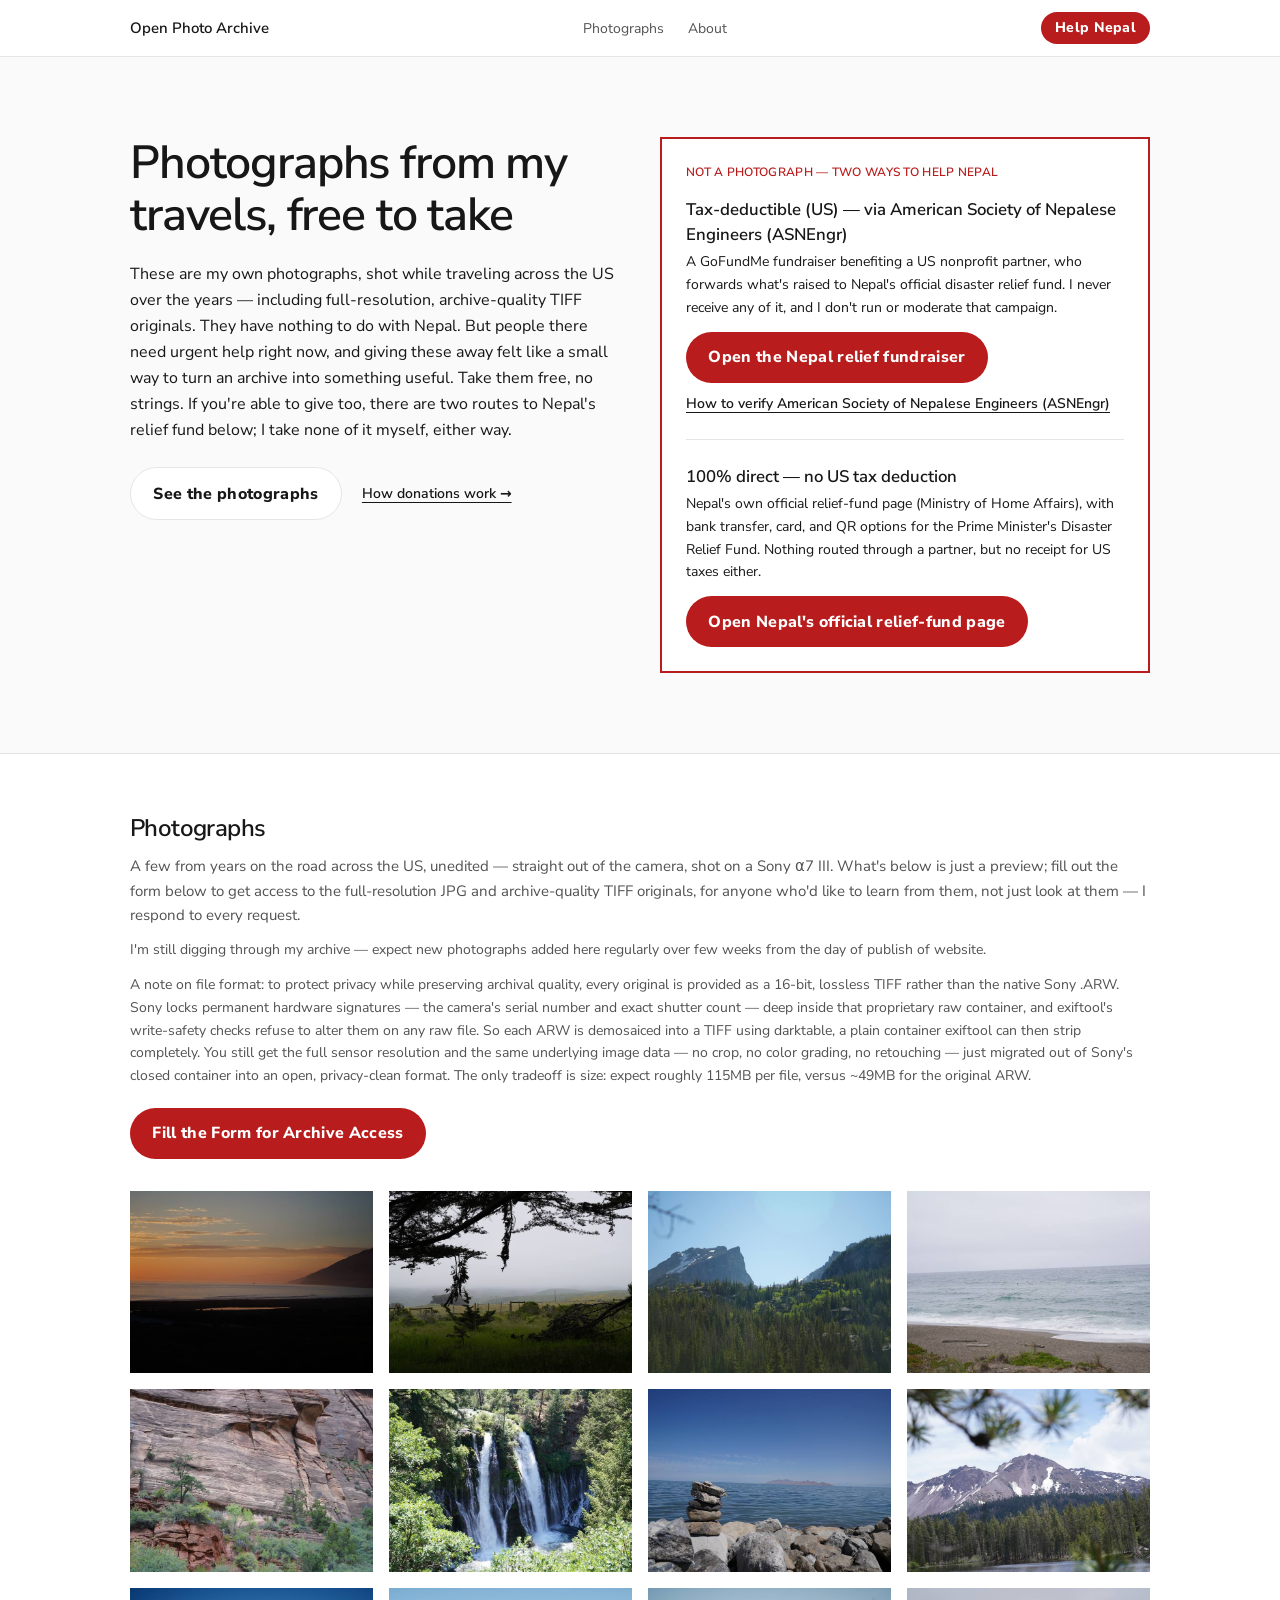
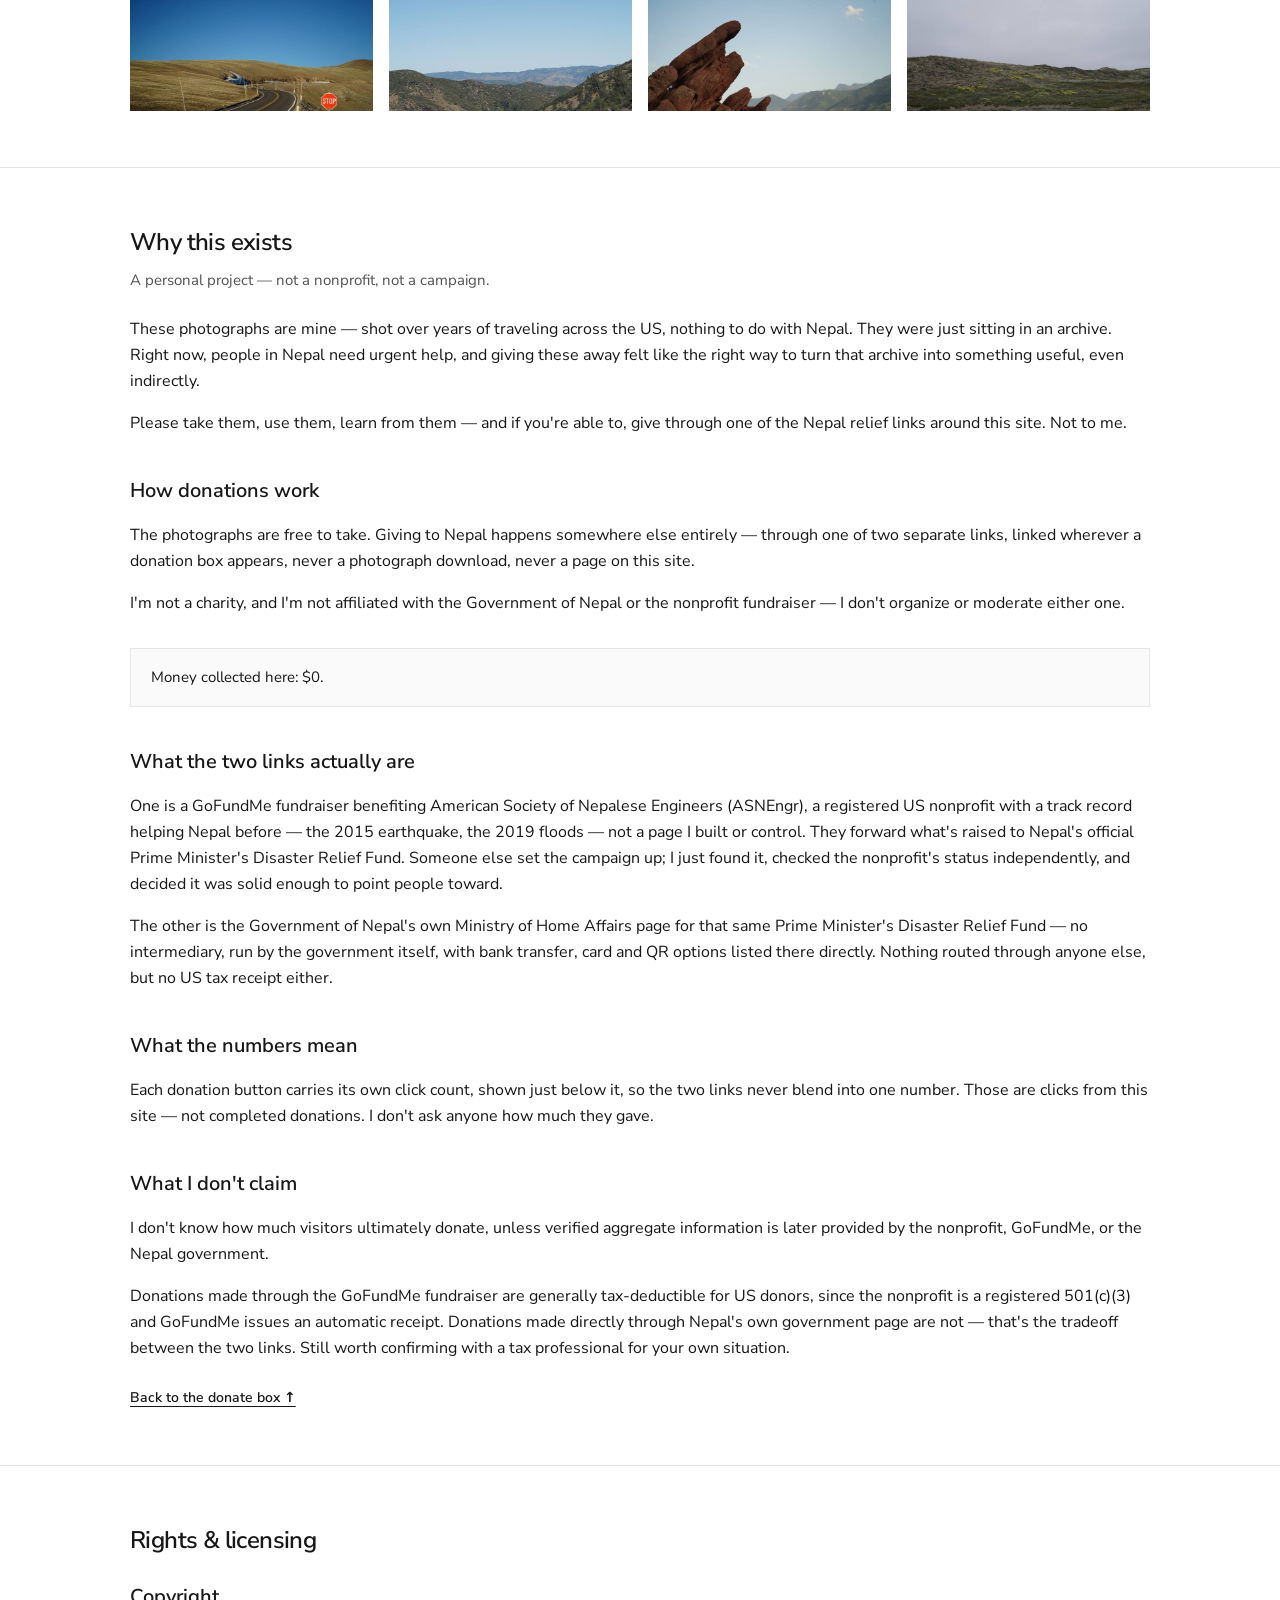
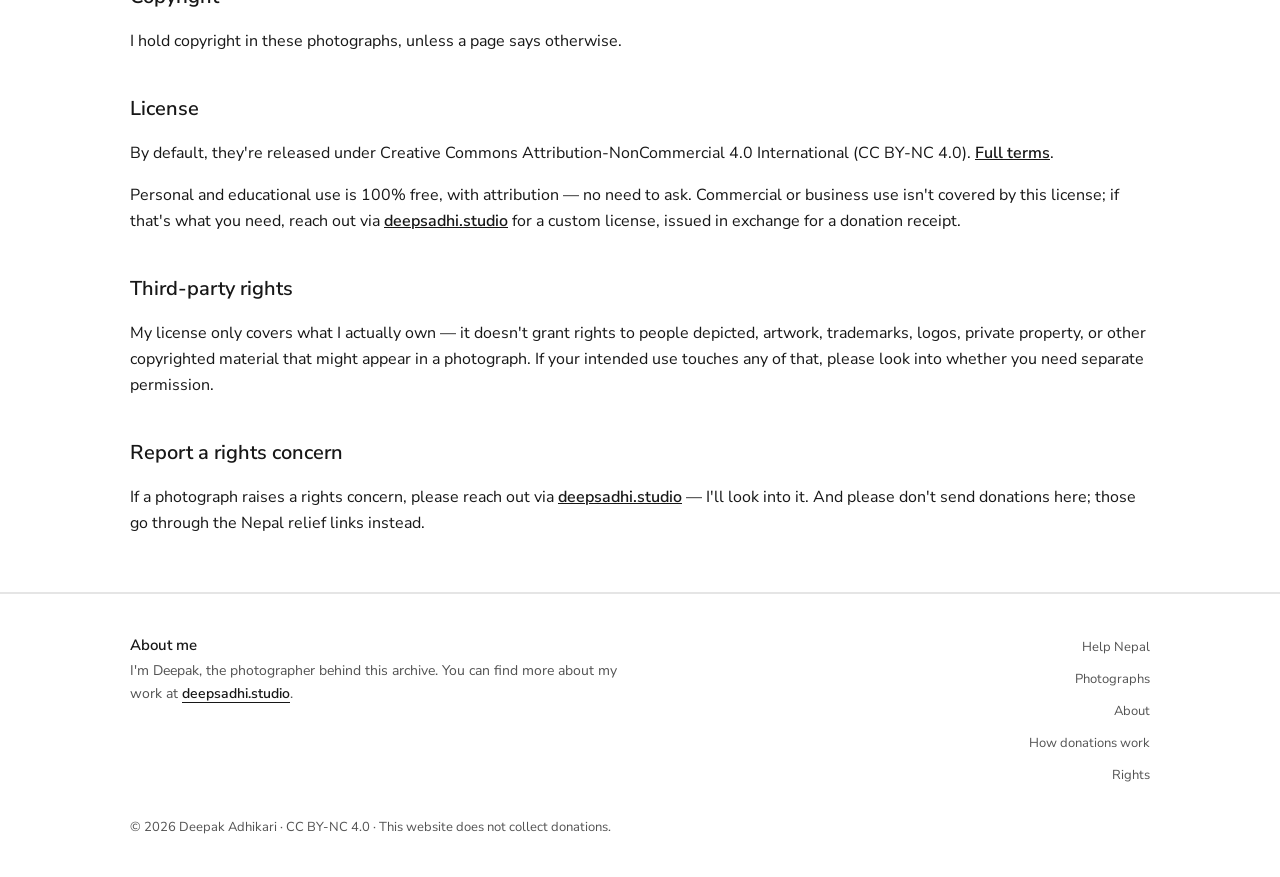
==== commit 63820257: "Enable pre-render and photographs" ====
--- a/index.html
+++ b/index.html
@@ -1 +1 @@
-<!DOCTYPE html><html lang="en"><head><meta charSet="utf-8"/><meta name="viewport" content="width=device-width, initial-scale=1"/><link rel="stylesheet" href="/assets/styles-CwU7adf6.css" data-precedence="default"/><link rel="stylesheet" href="https://fonts.googleapis.com/css2?family=Fraunces:opsz,wght@9..144,500;9..144,600;9..144,700&amp;family=Nunito+Sans:wght@400;600;700;800&amp;display=swap" data-precedence="default"/><script data-goatcounter="https://stats.deepsadhi.studio/count" data-goatcounter-settings="{&quot;no_onload&quot;: true}" async="" src="https://gc.zgo.at/count.js"></script><title>Open Photo Archive — Photos from years traveling the US, free to take — donations go to Nepal relief elsewhere.</title><meta name="author" content="Deepak Adhikari"/><meta property="og:site_name" content="Open Photo Archive"/><meta property="og:type" content="website"/><meta name="description" content="A photographer&#x27;s personal archive of US travel photos, given away free — JPG and archive-quality 16-bit TIFF files. Donations go through outside links, never through this site."/><meta property="og:title" content="Open Photo Archive — Photos from years traveling the US, free to take — donations go to Nepal relief elsewhere."/><meta property="og:description" content="A photographer&#x27;s personal archive of US travel photos, given away free — JPG and archive-quality 16-bit TIFF files. Donations go through outside links, never through this site."/><meta property="og:url" content="https://open-photo-archive.github.io/"/><meta name="twitter:title" content="Open Photo Archive — Photos from years traveling the US, free to take — donations go to Nepal relief elsewhere."/><meta name="twitter:description" content="A photographer&#x27;s personal archive of US travel photos, given away free — JPG and archive-quality 16-bit TIFF files. Donations go through outside links, never through this site."/><link rel="modulepreload" href="/assets/index-Dn6Eb6kN.js"/><link rel="modulepreload" href="/assets/routes-DjV7P4HY.js"/><link rel="icon" href="/favicon.svg" type="image/svg+xml"/><link rel="icon" href="/favicon.ico" type="image/x-icon"/><link rel="apple-touch-icon" href="/apple-touch-icon.png"/><link rel="preconnect" href="https://fonts.googleapis.com"/><link rel="preconnect" href="https://fonts.gstatic.com" crossorigin="anonymous"/><link rel="canonical" href="https://open-photo-archive.github.io/"/><script type="application/ld+json">{"@context":"https://schema.org","@type":"WebSite","name":"Open Photo Archive","description":"A photographer's personal archive released free of charge, encouraging donations to Nepal disaster relief through a vetted nonprofit partner. This site never collects donations itself."}</script></head><body><a href="#main" class="label-meta sr-only focus:not-sr-only focus:absolute focus:top-2 focus:left-2 focus:z-50 focus:bg-ink focus:px-4 focus:py-2 focus:text-paper">Skip to content</a><header class="sticky top-0 z-40 border-b border-line bg-white"><nav aria-label="Primary" class="mx-auto flex h-14 max-w-[1100px] items-center justify-between px-6 md:px-10"><a class="text-[15px] font-semibold text-ink hover:text-rust active" href="/" data-status="active" aria-current="page">Open Photo Archive</a><div class="hidden items-center gap-6 md:flex"><button type="button" class="cursor-pointer text-[14px] text-stone hover:text-ink">Photographs</button><button type="button" class="cursor-pointer text-[14px] text-stone hover:text-ink">About</button></div><div class="flex items-center gap-3"><button type="button" class="cursor-pointer btn-cause !px-3.5 !py-1.5 text-sm">Help Nepal</button><button type="button" class="text-[14px] text-stone md:hidden" aria-expanded="false" aria-controls="mobile-nav">Menu</button></div></nav></header><main id="main"><!--$--><!--$--><!--/$--><script>(function(a,f){let l;try{l=JSON.parse(sessionStorage.getItem(a)||"{}")}catch{return}const n=l?.[f||history.state?.__TSR_key];let c=!1;for(const t in n){const e=n[t],o=e?.scrollX,s=e?.scrollY;if(Number.isFinite(o)&&Number.isFinite(s)){if(t==="window")scrollTo(o,s),c=!0;else if(t)try{const r=document.querySelector(t);r&&(r.scrollLeft=o,r.scrollTop=s)}catch{}}}if(c)return;const i=location.hash.slice(1);if(i){const t=history.state?.__hashScrollIntoViewOptions??!0;if(t){const e=document.getElementById(i);e&&e.scrollIntoView(t)}return}scrollTo(0,0)})("tsr-scroll-restoration-v1_3");document.currentScript.remove()</script><!--/$--></main><footer class="border-t border-line bg-white"><div class="mx-auto max-w-[1100px] px-6 py-10 md:px-10"><div class="flex flex-col gap-6 md:flex-row md:items-start md:justify-between"><div class="md:w-1/2"><p class="text-[15px] font-semibold text-ink">About me</p><p class="mt-1 text-[14px] leading-relaxed text-stone">I&#x27;m <!-- -->Deepak<!-- -->, the photographer behind this archive. You can find more about my work at<!-- --> <a href="https://deepsadhi.studio" target="_blank" rel="noopener noreferrer" class="cursor-pointer font-semibold text-ink underline underline-offset-4 hover:text-rust">deepsadhi.studio</a>.</p></div><nav aria-label="Footer" class="shrink-0"><ul class="flex flex-col items-start gap-2 md:items-end"><li><button type="button" class="cursor-pointer cursor-pointer text-[13px] text-stone hover:text-ink">Help Nepal</button></li><li><button type="button" class="cursor-pointer cursor-pointer text-[13px] text-stone hover:text-ink">Photographs</button></li><li><button type="button" class="cursor-pointer cursor-pointer text-[13px] text-stone hover:text-ink">About</button></li><li><button type="button" class="cursor-pointer cursor-pointer text-[13px] text-stone hover:text-ink">How donations work</button></li><li><button type="button" class="cursor-pointer cursor-pointer text-[13px] text-stone hover:text-ink">Rights</button></li></ul></nav></div><p class="mt-8 text-[13px] text-stone">© <!-- -->2026<!-- --> <!-- -->Deepak Adhikari<!-- --> ·<!-- --> <!-- -->CC BY-NC 4.0<!-- --> · This website does not collect donations.</p></div></footer><script class="$tsr" id="$tsr-stream-barrier">(self.$R=self.$R||{})["tsr"]=[];self.$_TSR={h(){this.hydrated=!0,this.c()},e(){this.streamEnded=!0,this.c()},c(){this.hydrated&&this.streamEnded&&(delete self.$_TSR,delete self.$R.tsr)},p(e){this.initialized?e():this.buffer.push(e)},buffer:[]};$_TSR.router=($R=>$R[0]={manifest:$R[1]={routes:$R[2]={__root__:$R[3]={preloads:$R[4]=["/assets/index-Dn6Eb6kN.js"],scripts:$R[5]=[$R[6]={attrs:$R[7]={type:"module",async:!0,src:"/assets/index-Dn6Eb6kN.js"}}]}}},matches:$R[8]=[$R[9]={i:"__root__ ",u:1788299754989,s:"success",ssr:!0}],lastMatchId:"__root__ "})($R["tsr"]);$_TSR.e();document.currentScript.remove()</script><script type="module" async="" src="/assets/index-Dn6Eb6kN.js"></script></body></html>+<!DOCTYPE html><html lang="en"><head><meta charSet="utf-8"/><meta name="viewport" content="width=device-width, initial-scale=1"/><link rel="preload" as="image" href="/assets/dsc01217-C7MzTJ-F.jpg" fetchPriority="high"/><link rel="stylesheet" href="/assets/styles-CwU7adf6.css" data-precedence="default"/><link rel="stylesheet" href="https://fonts.googleapis.com/css2?family=Fraunces:opsz,wght@9..144,500;9..144,600;9..144,700&amp;family=Nunito+Sans:wght@400;600;700;800&amp;display=swap" data-precedence="default"/><script data-goatcounter="https://stats.deepsadhi.studio/count" data-goatcounter-settings="{&quot;no_onload&quot;: true}" async="" src="https://gc.zgo.at/count.js"></script><title>Open Photo Archive — Photos from years traveling the US, free to take — donations go to Nepal relief elsewhere.</title><meta name="author" content="Deepak Adhikari"/><meta property="og:site_name" content="Open Photo Archive"/><meta property="og:type" content="website"/><meta name="description" content="A photographer&#x27;s personal archive of US travel photos, given away free — JPG and archive-quality 16-bit TIFF files. Donations go through outside links, never through this site."/><meta property="og:title" content="Open Photo Archive — Photos from years traveling the US, free to take — donations go to Nepal relief elsewhere."/><meta property="og:description" content="A photographer&#x27;s personal archive of US travel photos, given away free — JPG and archive-quality 16-bit TIFF files. Donations go through outside links, never through this site."/><meta property="og:url" content="https://open-photo-archive.github.io/"/><meta name="twitter:title" content="Open Photo Archive — Photos from years traveling the US, free to take — donations go to Nepal relief elsewhere."/><meta name="twitter:description" content="A photographer&#x27;s personal archive of US travel photos, given away free — JPG and archive-quality 16-bit TIFF files. Donations go through outside links, never through this site."/><link rel="modulepreload" href="/assets/index-CFy5_sln.js"/><link rel="modulepreload" href="/assets/routes-DOJtzDFy.js"/><link rel="icon" href="/favicon.svg" type="image/svg+xml"/><link rel="icon" href="/favicon.ico" type="image/x-icon"/><link rel="apple-touch-icon" href="/apple-touch-icon.png"/><link rel="preconnect" href="https://fonts.googleapis.com"/><link rel="preconnect" href="https://fonts.gstatic.com" crossorigin="anonymous"/><link rel="canonical" href="https://open-photo-archive.github.io/"/><script type="application/ld+json">{"@context":"https://schema.org","@type":"WebSite","name":"Open Photo Archive","description":"A photographer's personal archive released free of charge, encouraging donations to Nepal disaster relief through a vetted nonprofit partner. This site never collects donations itself."}</script></head><body><a href="#main" class="label-meta sr-only focus:not-sr-only focus:absolute focus:top-2 focus:left-2 focus:z-50 focus:bg-ink focus:px-4 focus:py-2 focus:text-paper">Skip to content</a><header class="sticky top-0 z-40 border-b border-line bg-white"><nav aria-label="Primary" class="mx-auto flex h-14 max-w-[1100px] items-center justify-between px-6 md:px-10"><a class="text-[15px] font-semibold text-ink hover:text-rust active" href="/" data-status="active" aria-current="page">Open Photo Archive</a><div class="hidden items-center gap-6 md:flex"><button type="button" class="cursor-pointer text-[14px] text-stone hover:text-ink">Photographs</button><button type="button" class="cursor-pointer text-[14px] text-stone hover:text-ink">About</button></div><div class="flex items-center gap-3"><button type="button" class="cursor-pointer btn-cause !px-3.5 !py-1.5 text-sm">Help Nepal</button><button type="button" class="text-[14px] text-stone md:hidden" aria-expanded="false" aria-controls="mobile-nav">Menu</button></div></nav></header><main id="main"><!--$--><section class="border-b border-line bg-muted"><div class="mx-auto max-w-[1100px] px-6 py-14 md:grid md:grid-cols-2 md:items-start md:gap-10 md:px-10 md:py-20"><div><h1 class="max-w-[20ch] text-[2.15rem] leading-[1.12] font-semibold tracking-tight text-ink md:text-[2.9rem]">Photographs from my travels, free to take</h1><p class="mt-5 max-w-[54ch] text-[16px] leading-relaxed text-ink">These are my own photographs, shot while traveling across the US over the years — including full-resolution, archive-quality TIFF originals. They have nothing to do with Nepal. But people there need urgent help right now, and giving these away felt like a small way to turn an archive into something useful. Take them free, no strings. If you&#x27;re able to give too, there are two routes to Nepal&#x27;s relief fund below; I take none of it myself, either way.</p><div class="mt-6 flex flex-wrap items-center gap-x-5 gap-y-2"><button type="button" class="cursor-pointer btn-soft">See the photographs</button><button type="button" class="cursor-pointer text-sm font-semibold text-ink underline underline-offset-4 hover:text-rust">How donations work →</button></div></div><div id="donate" class="mt-8 md:mt-0"><aside class="max-w-[36rem] border-2 border-rust bg-white p-6"><p class="text-[12px] font-semibold tracking-wide text-rust uppercase">Not a photograph — two ways to help Nepal</p><div class="mt-4"><p class="text-[1.05rem] font-semibold text-ink">Tax-deductible (US) — via <!-- -->American Society of Nepalese Engineers (ASNEngr)</p><p class="mt-1 text-[14px] leading-relaxed text-ink">A GoFundMe fundraiser benefiting a US nonprofit partner, who forwards what&#x27;s raised to Nepal&#x27;s official disaster relief fund. I never receive any of it, and I don&#x27;t run or moderate that campaign.</p><div class="mt-3"><a href="https://www.gofundme.com/f/emergency-relief-for-nepal-flood-victims-6dban" target="_blank" rel="noopener noreferrer external" class="btn-cause">Open the Nepal relief fundraiser</a></div><div class="mt-2"><a href="https://app.candid.org/profile/8928964/american-society-of-nepalese-engineers-26-1355857" target="_blank" rel="noopener noreferrer external" class="text-sm font-semibold text-ink underline underline-offset-4 hover:text-rust">How to verify <!-- -->American Society of Nepalese Engineers (ASNEngr)</a></div></div><div class="mt-6 border-t border-line pt-6"><p class="text-[1.05rem] font-semibold text-ink">100% direct — no US tax deduction</p><p class="mt-1 text-[14px] leading-relaxed text-ink">Nepal&#x27;s own official relief-fund page (Ministry of Home Affairs), with bank transfer, card, and QR options for the Prime Minister&#x27;s Disaster Relief Fund. Nothing routed through a partner, but no receipt for US taxes either.</p><div class="mt-3"><a href="https://moha.gov.np/en/post/ha-ra-tha-ka-apa-l-11" target="_blank" rel="noopener noreferrer external" class="btn-cause">Open Nepal&#x27;s official relief-fund page</a></div></div></aside></div></div></section><section aria-labelledby="featured" class="border-b border-line"><div class="mx-auto max-w-[1100px] px-6 py-12 md:px-10 md:py-14"><h2 id="featured" class="text-[1.5rem] font-semibold tracking-tight text-ink">Photographs</h2><p class="mt-2 text-[15px] leading-relaxed text-stone">A few from years on the road across the US, unedited — straight out of the camera, shot on a Sony α7 III. What&#x27;s below is just a preview; fill out the form below to get access to the full-resolution JPG and archive-quality TIFF originals, for anyone who&#x27;d like to learn from them, not just look at them — I respond to every request.</p><p class="mt-3 text-[14px] leading-relaxed text-stone">I&#x27;m still digging through my archive — expect new photographs added here regularly over few weeks from the day of publish of website.</p><p class="mt-3 text-[14px] leading-relaxed text-stone">A note on file format: to protect privacy while preserving archival quality, every original is provided as a 16-bit, lossless TIFF rather than the native Sony .ARW. Sony locks permanent hardware signatures — the camera&#x27;s serial number and exact shutter count — deep inside that proprietary raw container, and exiftool&#x27;s write-safety checks refuse to alter them on any raw file. So each ARW is demosaiced into a TIFF using darktable, a plain container exiftool can then strip completely. You still get the full sensor resolution and the same underlying image data — no crop, no color grading, no retouching — just migrated out of Sony&#x27;s closed container into an open, privacy-clean format. The only tradeoff is size: expect roughly 115MB per file, versus ~49MB for the original ARW.</p><div class="mt-5"><a href="https://docs.google.com/forms/d/e/1FAIpQLSfJBq8rXw5TAi0hprr8Ozc_c4JbpYIDUIN0Jnt0QtWC_ycRAQ/viewform" target="_blank" rel="noopener noreferrer external" class="btn-cause">Fill the Form for Archive Access</a></div><div class="mt-8 grid max-h-[520px] grid-cols-2 gap-4 overflow-y-auto md:grid-cols-4"><img src="/assets/dsc01217-C7MzTJ-F.jpg" alt="" loading="eager" fetchPriority="high" decoding="async" class="aspect-[4/3] w-full bg-muted object-cover"/><div class="aspect-[4/3] w-full bg-muted" aria-hidden="true"></div><div class="aspect-[4/3] w-full bg-muted" aria-hidden="true"></div><div class="aspect-[4/3] w-full bg-muted" aria-hidden="true"></div><div class="aspect-[4/3] w-full bg-muted" aria-hidden="true"></div><div class="aspect-[4/3] w-full bg-muted" aria-hidden="true"></div><div class="aspect-[4/3] w-full bg-muted" aria-hidden="true"></div><div class="aspect-[4/3] w-full bg-muted" aria-hidden="true"></div><div class="aspect-[4/3] w-full bg-muted" aria-hidden="true"></div><div class="aspect-[4/3] w-full bg-muted" aria-hidden="true"></div><div class="aspect-[4/3] w-full bg-muted" aria-hidden="true"></div><div class="aspect-[4/3] w-full bg-muted" aria-hidden="true"></div><div class="aspect-[4/3] w-full bg-muted" aria-hidden="true"></div><div class="aspect-[4/3] w-full bg-muted" aria-hidden="true"></div><div class="aspect-[4/3] w-full bg-muted" aria-hidden="true"></div><div class="aspect-[4/3] w-full bg-muted" aria-hidden="true"></div><div class="aspect-[4/3] w-full bg-muted" aria-hidden="true"></div><div class="aspect-[4/3] w-full bg-muted" aria-hidden="true"></div><div class="aspect-[4/3] w-full bg-muted" aria-hidden="true"></div><div class="aspect-[4/3] w-full bg-muted" aria-hidden="true"></div><div class="aspect-[4/3] w-full bg-muted" aria-hidden="true"></div><div class="aspect-[4/3] w-full bg-muted" aria-hidden="true"></div><div class="aspect-[4/3] w-full bg-muted" aria-hidden="true"></div><div class="aspect-[4/3] w-full bg-muted" aria-hidden="true"></div><div class="aspect-[4/3] w-full bg-muted" aria-hidden="true"></div><div class="aspect-[4/3] w-full bg-muted" aria-hidden="true"></div><div class="aspect-[4/3] w-full bg-muted" aria-hidden="true"></div><div class="aspect-[4/3] w-full bg-muted" aria-hidden="true"></div><div class="aspect-[4/3] w-full bg-muted" aria-hidden="true"></div><div class="aspect-[4/3] w-full bg-muted" aria-hidden="true"></div><div class="aspect-[4/3] w-full bg-muted" aria-hidden="true"></div><div class="aspect-[4/3] w-full bg-muted" aria-hidden="true"></div><div class="aspect-[4/3] w-full bg-muted" aria-hidden="true"></div><div class="aspect-[4/3] w-full bg-muted" aria-hidden="true"></div><div class="aspect-[4/3] w-full bg-muted" aria-hidden="true"></div><div class="aspect-[4/3] w-full bg-muted" aria-hidden="true"></div><div class="aspect-[4/3] w-full bg-muted" aria-hidden="true"></div><div class="aspect-[4/3] w-full bg-muted" aria-hidden="true"></div><div class="aspect-[4/3] w-full bg-muted" aria-hidden="true"></div><div class="aspect-[4/3] w-full bg-muted" aria-hidden="true"></div><div class="aspect-[4/3] w-full bg-muted" aria-hidden="true"></div><div class="aspect-[4/3] w-full bg-muted" aria-hidden="true"></div><div class="aspect-[4/3] w-full bg-muted" aria-hidden="true"></div><div class="aspect-[4/3] w-full bg-muted" aria-hidden="true"></div><div class="aspect-[4/3] w-full bg-muted" aria-hidden="true"></div><div class="aspect-[4/3] w-full bg-muted" aria-hidden="true"></div><div class="aspect-[4/3] w-full bg-muted" aria-hidden="true"></div><div class="aspect-[4/3] w-full bg-muted" aria-hidden="true"></div><div class="aspect-[4/3] w-full bg-muted" aria-hidden="true"></div><div class="aspect-[4/3] w-full bg-muted" aria-hidden="true"></div></div></div></section><section id="about" class="border-b border-line"><div class="mx-auto max-w-[1100px] px-6 py-12 md:px-10 md:py-14"><h2 class="text-[1.5rem] font-semibold tracking-tight text-ink">Why this exists</h2><p class="mt-2 max-w-[54ch] text-[15px] leading-relaxed text-stone">A personal project — not a nonprofit, not a campaign.</p><div class="mt-6"><p class="mt-4 text-[16px] leading-relaxed text-ink">These photographs are mine — shot over years of traveling across the US, nothing to do with Nepal. They were just sitting in an archive. Right now, people in Nepal need urgent help, and giving these away felt like the right way to turn that archive into something useful, even indirectly.</p><p class="mt-4 text-[16px] leading-relaxed text-ink">Please take them, use them, learn from them — and if you&#x27;re able to, give through one of the Nepal relief links around this site. Not to me.</p><h2 id="how-donations-work" class="mt-10 text-[1.25rem] font-semibold text-ink first:mt-0">How donations work</h2><p class="mt-4 text-[16px] leading-relaxed text-ink">The photographs are free to take. Giving to Nepal happens somewhere else entirely — through one of two separate links, linked wherever a donation box appears, never a photograph download, never a page on this site.</p><p class="mt-4 text-[16px] leading-relaxed text-ink">I&#x27;m not a charity, and I&#x27;m not affiliated with the Government of Nepal or the nonprofit fundraiser — I don&#x27;t organize or moderate either one.</p><p class="mt-8 border border-line bg-muted px-5 py-4 text-[15px] leading-relaxed text-ink">Money collected here: $0.</p><h2 class="mt-10 text-[1.25rem] font-semibold text-ink first:mt-0">What the two links actually are</h2><p class="mt-4 text-[16px] leading-relaxed text-ink">One is a GoFundMe fundraiser benefiting <!-- -->American Society of Nepalese Engineers (ASNEngr)<!-- -->, a registered US nonprofit with a track record helping Nepal before — the 2015 earthquake, the 2019 floods — not a page I built or control. They forward what&#x27;s raised to Nepal&#x27;s official Prime Minister&#x27;s Disaster Relief Fund. Someone else set the campaign up; I just found it, checked the nonprofit&#x27;s status independently, and decided it was solid enough to point people toward.</p><p class="mt-4 text-[16px] leading-relaxed text-ink">The other is the Government of Nepal&#x27;s own Ministry of Home Affairs page for that same Prime Minister&#x27;s Disaster Relief Fund — no intermediary, run by the government itself, with bank transfer, card and QR options listed there directly. Nothing routed through anyone else, but no US tax receipt either.</p><h2 class="mt-10 text-[1.25rem] font-semibold text-ink first:mt-0">What the numbers mean</h2><p class="mt-4 text-[16px] leading-relaxed text-ink">Each donation button carries its own click count, shown just below it, so the two links never blend into one number. Those are clicks from this site — not completed donations. I don&#x27;t ask anyone how much they gave.</p><h2 class="mt-10 text-[1.25rem] font-semibold text-ink first:mt-0">What I don&#x27;t claim</h2><p class="mt-4 text-[16px] leading-relaxed text-ink">I don&#x27;t know how much visitors ultimately donate, unless verified aggregate information is later provided by the nonprofit, GoFundMe, or the Nepal government.</p><p class="mt-4 text-[16px] leading-relaxed text-ink">Donations made through the GoFundMe fundraiser are generally tax-deductible for US donors, since the nonprofit is a registered 501(c)(3) and GoFundMe issues an automatic receipt. Donations made directly through Nepal&#x27;s own government page are not — that&#x27;s the tradeoff between the two links. Still worth confirming with a tax professional for your own situation.</p><p class="mt-6"><button type="button" class="cursor-pointer text-sm font-semibold text-ink underline underline-offset-4 hover:text-rust">Back to the donate box ↑</button></p></div></div></section><section id="rights" class="border-b border-line"><div class="mx-auto max-w-[1100px] px-6 py-12 md:px-10 md:py-14"><h2 class="text-[1.5rem] font-semibold tracking-tight text-ink">Rights &amp; licensing</h2><div class="mt-6"><h2 class="mt-10 text-[1.25rem] font-semibold text-ink first:mt-0">Copyright</h2><p class="mt-4 text-[16px] leading-relaxed text-ink">I hold copyright in these photographs, unless a page says otherwise.</p><h2 class="mt-10 text-[1.25rem] font-semibold text-ink first:mt-0">License</h2><p class="mt-4 text-[16px] leading-relaxed text-ink">By default, they&#x27;re released under <!-- -->Creative Commons Attribution-NonCommercial 4.0 International<!-- --> (<!-- -->CC BY-NC 4.0<!-- -->).<!-- --> <a href="https://creativecommons.org/licenses/by-nc/4.0/" target="_blank" rel="noopener noreferrer" class="font-semibold underline hover:text-rust">Full terms</a>.</p><p class="mt-4 text-[16px] leading-relaxed text-ink">Personal and educational use is 100% free, with attribution — no need to ask. Commercial or business use isn&#x27;t covered by this license; if that&#x27;s what you need, reach out via<!-- --> <a href="https://deepsadhi.studio" target="_blank" rel="noopener noreferrer" class="font-semibold underline hover:text-rust">deepsadhi.studio</a> <!-- -->for a custom license, issued in exchange for a donation receipt.</p><h2 class="mt-10 text-[1.25rem] font-semibold text-ink first:mt-0">Third-party rights</h2><p class="mt-4 text-[16px] leading-relaxed text-ink">My license only covers what I actually own — it doesn&#x27;t grant rights to people depicted, artwork, trademarks, logos, private property, or other copyrighted material that might appear in a photograph. If your intended use touches any of that, please look into whether you need separate permission.</p><h2 class="mt-10 text-[1.25rem] font-semibold text-ink first:mt-0">Report a rights concern</h2><p class="mt-4 text-[16px] leading-relaxed text-ink">If a photograph raises a rights concern, please reach out via<!-- --> <a href="https://deepsadhi.studio" target="_blank" rel="noopener noreferrer" class="font-semibold underline hover:text-rust">deepsadhi.studio</a> <!-- -->— I&#x27;ll look into it. And please don&#x27;t send donations here; those go through the Nepal relief links instead.</p></div></div></section><script>(function(a,f){let l;try{l=JSON.parse(sessionStorage.getItem(a)||"{}")}catch{return}const n=l?.[f||history.state?.__TSR_key];let c=!1;for(const t in n){const e=n[t],o=e?.scrollX,s=e?.scrollY;if(Number.isFinite(o)&&Number.isFinite(s)){if(t==="window")scrollTo(o,s),c=!0;else if(t)try{const r=document.querySelector(t);r&&(r.scrollLeft=o,r.scrollTop=s)}catch{}}}if(c)return;const i=location.hash.slice(1);if(i){const t=history.state?.__hashScrollIntoViewOptions??!0;if(t){const e=document.getElementById(i);e&&e.scrollIntoView(t)}return}scrollTo(0,0)})("tsr-scroll-restoration-v1_3");document.currentScript.remove()</script><!--/$--></main><footer class="border-t border-line bg-white"><div class="mx-auto max-w-[1100px] px-6 py-10 md:px-10"><div class="flex flex-col gap-6 md:flex-row md:items-start md:justify-between"><div class="md:w-1/2"><p class="text-[15px] font-semibold text-ink">About me</p><p class="mt-1 text-[14px] leading-relaxed text-stone">I&#x27;m <!-- -->Deepak<!-- -->, the photographer behind this archive. You can find more about my work at<!-- --> <a href="https://deepsadhi.studio" target="_blank" rel="noopener noreferrer" class="cursor-pointer font-semibold text-ink underline underline-offset-4 hover:text-rust">deepsadhi.studio</a>.</p></div><nav aria-label="Footer" class="shrink-0"><ul class="flex flex-col items-start gap-2 md:items-end"><li><button type="button" class="cursor-pointer cursor-pointer text-[13px] text-stone hover:text-ink">Help Nepal</button></li><li><button type="button" class="cursor-pointer cursor-pointer text-[13px] text-stone hover:text-ink">Photographs</button></li><li><button type="button" class="cursor-pointer cursor-pointer text-[13px] text-stone hover:text-ink">About</button></li><li><button type="button" class="cursor-pointer cursor-pointer text-[13px] text-stone hover:text-ink">How donations work</button></li><li><button type="button" class="cursor-pointer cursor-pointer text-[13px] text-stone hover:text-ink">Rights</button></li></ul></nav></div><p class="mt-8 text-[13px] text-stone">© <!-- -->2026<!-- --> <!-- -->Deepak Adhikari<!-- --> ·<!-- --> <!-- -->CC BY-NC 4.0<!-- --> · This website does not collect donations.</p></div></footer><script class="$tsr" id="$tsr-stream-barrier">(self.$R=self.$R||{})["tsr"]=[];self.$_TSR={h(){this.hydrated=!0,this.c()},e(){this.streamEnded=!0,this.c()},c(){this.hydrated&&this.streamEnded&&(delete self.$_TSR,delete self.$R.tsr)},p(e){this.initialized?e():this.buffer.push(e)},buffer:[]};$_TSR.router=($R=>$R[0]={manifest:$R[1]={routes:$R[2]={__root__:$R[3]={preloads:$R[4]=["/assets/index-CFy5_sln.js"],scripts:$R[5]=[$R[6]={attrs:$R[7]={type:"module",async:!0,src:"/assets/index-CFy5_sln.js"}}]},"/":$R[8]={preloads:$R[9]=["/assets/routes-DOJtzDFy.js"]}}},matches:$R[10]=[$R[11]={i:"__root__ ",u:1788385353876,s:"success",ssr:!0},$R[12]={i:"  ",u:1788385353878,s:"success",ssr:!0}],lastMatchId:"  "})($R["tsr"]);$_TSR.e();document.currentScript.remove()</script><script type="module" async="" src="/assets/index-CFy5_sln.js"></script></body></html>
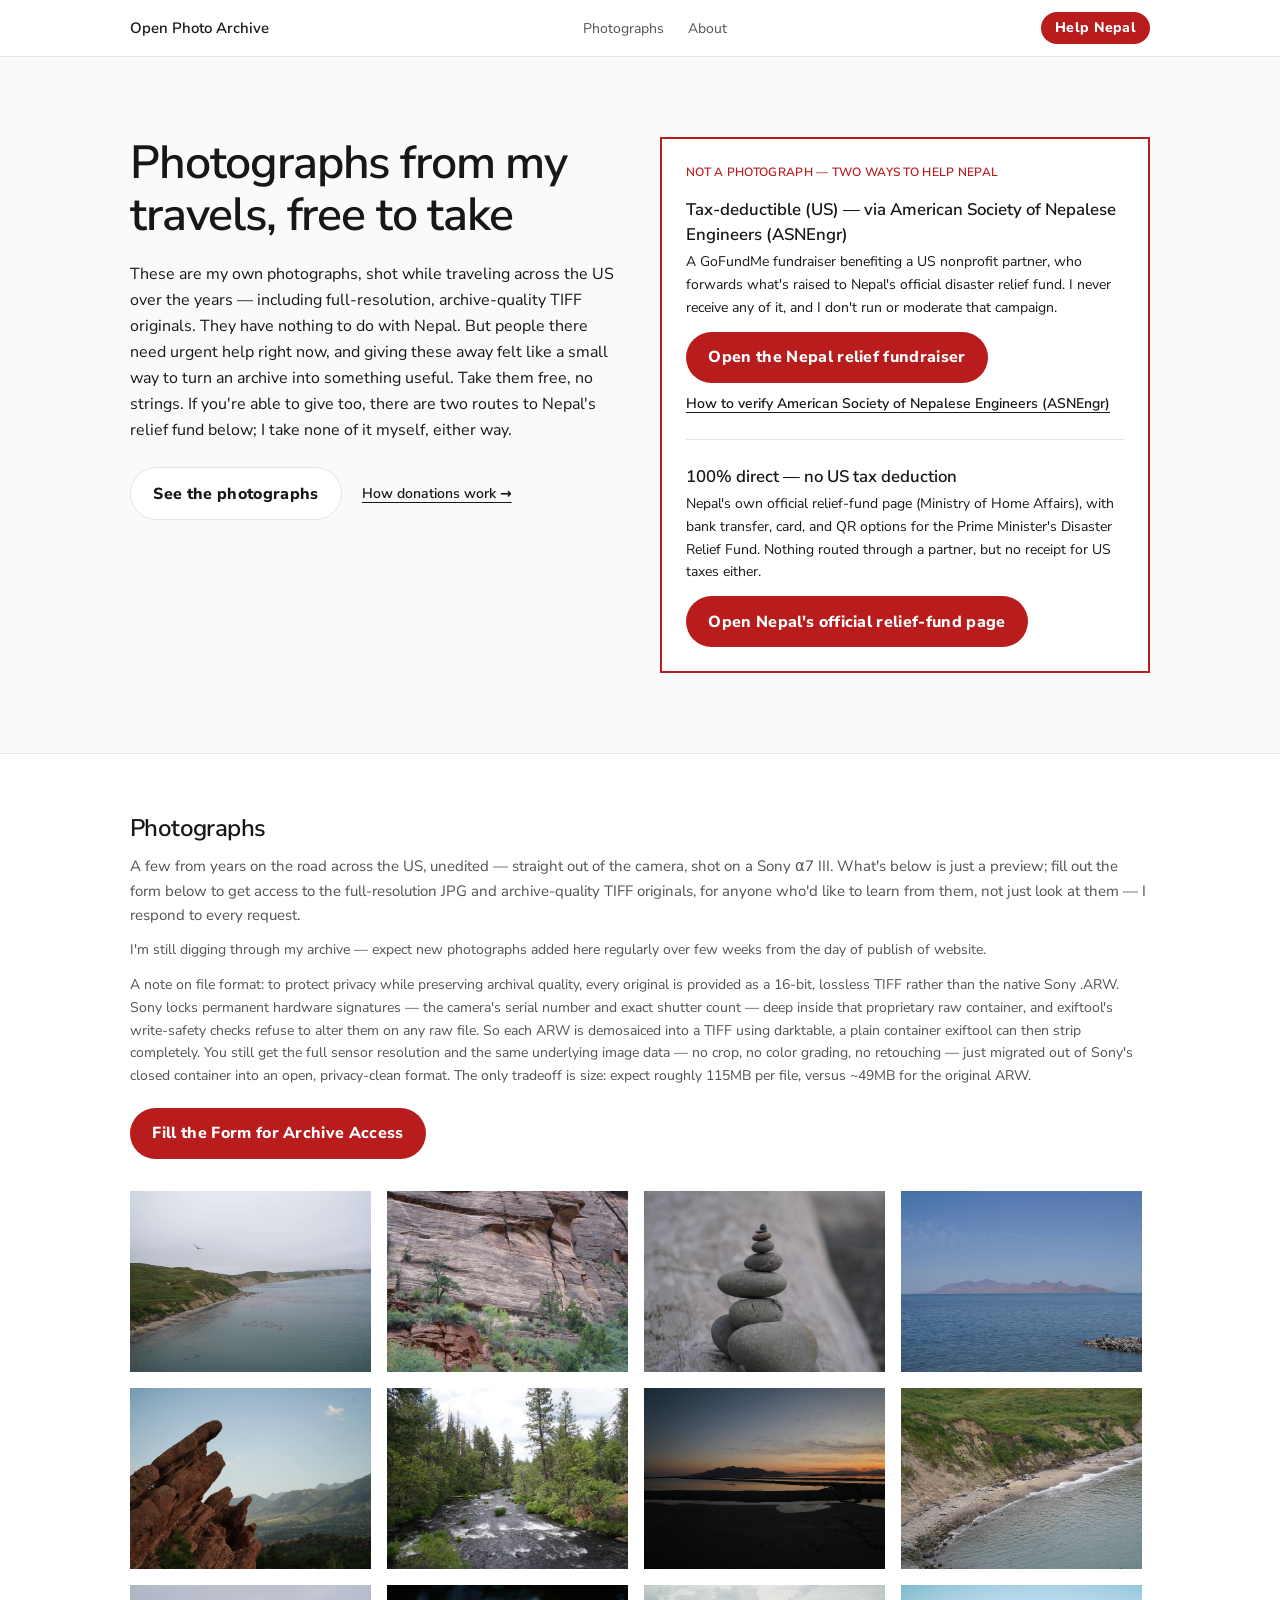
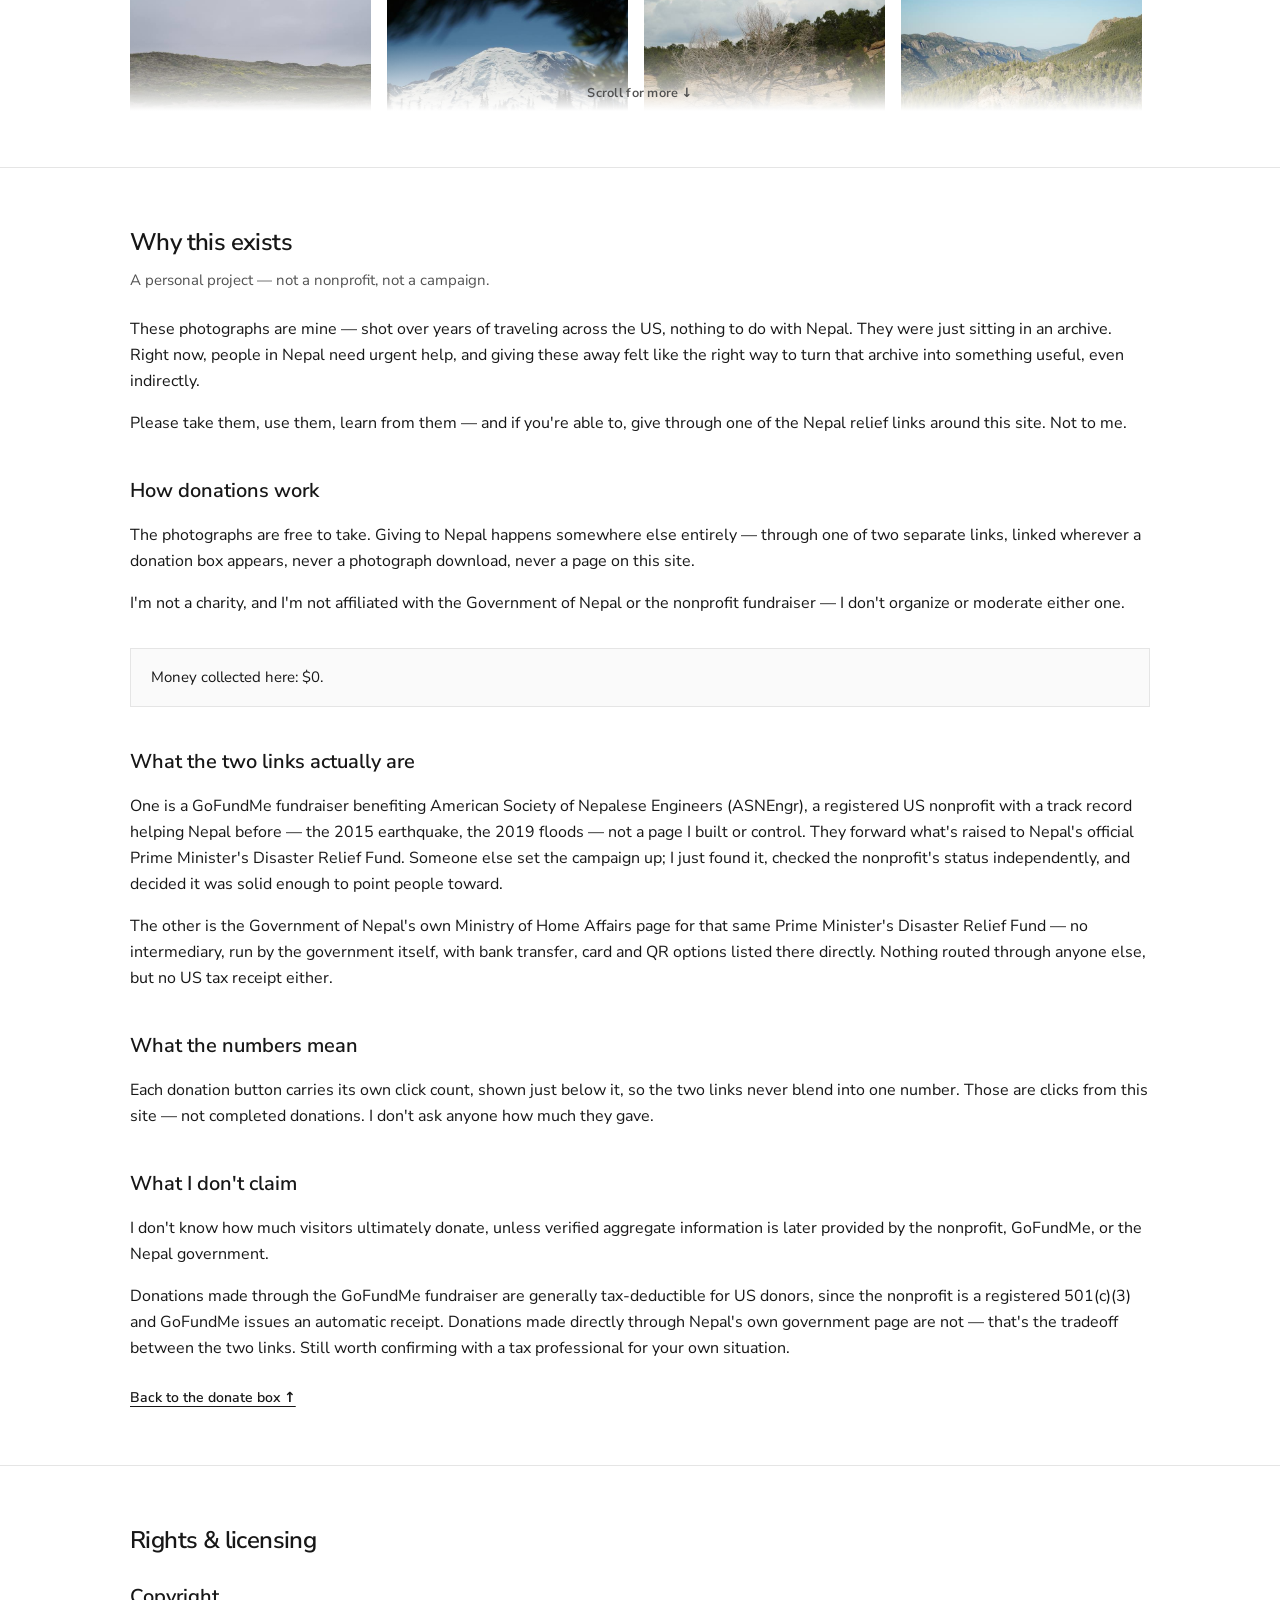
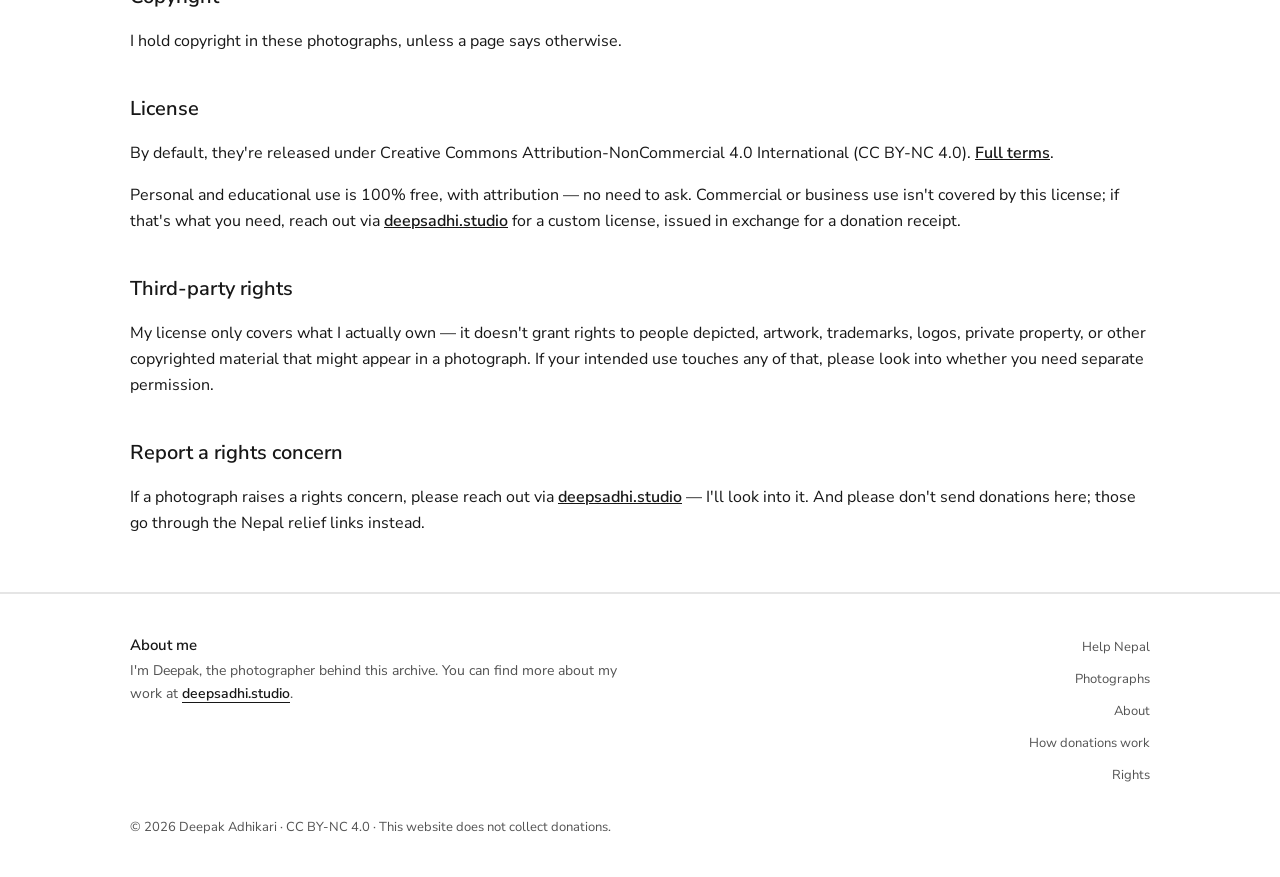
==== commit f0d538f1: "Publish static build Adds scroll affordance to the photo grid: a fade + "Scroll for more" hint and a" ====
--- a/index.html
+++ b/index.html
@@ -1 +1 @@
-<!DOCTYPE html><html lang="en"><head><meta charSet="utf-8"/><meta name="viewport" content="width=device-width, initial-scale=1"/><link rel="preload" as="image" href="/assets/dsc01217-C7MzTJ-F.jpg" fetchPriority="high"/><link rel="stylesheet" href="/assets/styles-CwU7adf6.css" data-precedence="default"/><link rel="stylesheet" href="https://fonts.googleapis.com/css2?family=Fraunces:opsz,wght@9..144,500;9..144,600;9..144,700&amp;family=Nunito+Sans:wght@400;600;700;800&amp;display=swap" data-precedence="default"/><script data-goatcounter="https://stats.deepsadhi.studio/count" data-goatcounter-settings="{&quot;no_onload&quot;: true}" async="" src="https://gc.zgo.at/count.js"></script><title>Open Photo Archive — Photos from years traveling the US, free to take — donations go to Nepal relief elsewhere.</title><meta name="author" content="Deepak Adhikari"/><meta property="og:site_name" content="Open Photo Archive"/><meta property="og:type" content="website"/><meta name="description" content="A photographer&#x27;s personal archive of US travel photos, given away free — JPG and archive-quality 16-bit TIFF files. Donations go through outside links, never through this site."/><meta property="og:title" content="Open Photo Archive — Photos from years traveling the US, free to take — donations go to Nepal relief elsewhere."/><meta property="og:description" content="A photographer&#x27;s personal archive of US travel photos, given away free — JPG and archive-quality 16-bit TIFF files. Donations go through outside links, never through this site."/><meta property="og:url" content="https://open-photo-archive.github.io/"/><meta name="twitter:title" content="Open Photo Archive — Photos from years traveling the US, free to take — donations go to Nepal relief elsewhere."/><meta name="twitter:description" content="A photographer&#x27;s personal archive of US travel photos, given away free — JPG and archive-quality 16-bit TIFF files. Donations go through outside links, never through this site."/><link rel="modulepreload" href="/assets/index-CFy5_sln.js"/><link rel="modulepreload" href="/assets/routes-DOJtzDFy.js"/><link rel="icon" href="/favicon.svg" type="image/svg+xml"/><link rel="icon" href="/favicon.ico" type="image/x-icon"/><link rel="apple-touch-icon" href="/apple-touch-icon.png"/><link rel="preconnect" href="https://fonts.googleapis.com"/><link rel="preconnect" href="https://fonts.gstatic.com" crossorigin="anonymous"/><link rel="canonical" href="https://open-photo-archive.github.io/"/><script type="application/ld+json">{"@context":"https://schema.org","@type":"WebSite","name":"Open Photo Archive","description":"A photographer's personal archive released free of charge, encouraging donations to Nepal disaster relief through a vetted nonprofit partner. This site never collects donations itself."}</script></head><body><a href="#main" class="label-meta sr-only focus:not-sr-only focus:absolute focus:top-2 focus:left-2 focus:z-50 focus:bg-ink focus:px-4 focus:py-2 focus:text-paper">Skip to content</a><header class="sticky top-0 z-40 border-b border-line bg-white"><nav aria-label="Primary" class="mx-auto flex h-14 max-w-[1100px] items-center justify-between px-6 md:px-10"><a class="text-[15px] font-semibold text-ink hover:text-rust active" href="/" data-status="active" aria-current="page">Open Photo Archive</a><div class="hidden items-center gap-6 md:flex"><button type="button" class="cursor-pointer text-[14px] text-stone hover:text-ink">Photographs</button><button type="button" class="cursor-pointer text-[14px] text-stone hover:text-ink">About</button></div><div class="flex items-center gap-3"><button type="button" class="cursor-pointer btn-cause !px-3.5 !py-1.5 text-sm">Help Nepal</button><button type="button" class="text-[14px] text-stone md:hidden" aria-expanded="false" aria-controls="mobile-nav">Menu</button></div></nav></header><main id="main"><!--$--><section class="border-b border-line bg-muted"><div class="mx-auto max-w-[1100px] px-6 py-14 md:grid md:grid-cols-2 md:items-start md:gap-10 md:px-10 md:py-20"><div><h1 class="max-w-[20ch] text-[2.15rem] leading-[1.12] font-semibold tracking-tight text-ink md:text-[2.9rem]">Photographs from my travels, free to take</h1><p class="mt-5 max-w-[54ch] text-[16px] leading-relaxed text-ink">These are my own photographs, shot while traveling across the US over the years — including full-resolution, archive-quality TIFF originals. They have nothing to do with Nepal. But people there need urgent help right now, and giving these away felt like a small way to turn an archive into something useful. Take them free, no strings. If you&#x27;re able to give too, there are two routes to Nepal&#x27;s relief fund below; I take none of it myself, either way.</p><div class="mt-6 flex flex-wrap items-center gap-x-5 gap-y-2"><button type="button" class="cursor-pointer btn-soft">See the photographs</button><button type="button" class="cursor-pointer text-sm font-semibold text-ink underline underline-offset-4 hover:text-rust">How donations work →</button></div></div><div id="donate" class="mt-8 md:mt-0"><aside class="max-w-[36rem] border-2 border-rust bg-white p-6"><p class="text-[12px] font-semibold tracking-wide text-rust uppercase">Not a photograph — two ways to help Nepal</p><div class="mt-4"><p class="text-[1.05rem] font-semibold text-ink">Tax-deductible (US) — via <!-- -->American Society of Nepalese Engineers (ASNEngr)</p><p class="mt-1 text-[14px] leading-relaxed text-ink">A GoFundMe fundraiser benefiting a US nonprofit partner, who forwards what&#x27;s raised to Nepal&#x27;s official disaster relief fund. I never receive any of it, and I don&#x27;t run or moderate that campaign.</p><div class="mt-3"><a href="https://www.gofundme.com/f/emergency-relief-for-nepal-flood-victims-6dban" target="_blank" rel="noopener noreferrer external" class="btn-cause">Open the Nepal relief fundraiser</a></div><div class="mt-2"><a href="https://app.candid.org/profile/8928964/american-society-of-nepalese-engineers-26-1355857" target="_blank" rel="noopener noreferrer external" class="text-sm font-semibold text-ink underline underline-offset-4 hover:text-rust">How to verify <!-- -->American Society of Nepalese Engineers (ASNEngr)</a></div></div><div class="mt-6 border-t border-line pt-6"><p class="text-[1.05rem] font-semibold text-ink">100% direct — no US tax deduction</p><p class="mt-1 text-[14px] leading-relaxed text-ink">Nepal&#x27;s own official relief-fund page (Ministry of Home Affairs), with bank transfer, card, and QR options for the Prime Minister&#x27;s Disaster Relief Fund. Nothing routed through a partner, but no receipt for US taxes either.</p><div class="mt-3"><a href="https://moha.gov.np/en/post/ha-ra-tha-ka-apa-l-11" target="_blank" rel="noopener noreferrer external" class="btn-cause">Open Nepal&#x27;s official relief-fund page</a></div></div></aside></div></div></section><section aria-labelledby="featured" class="border-b border-line"><div class="mx-auto max-w-[1100px] px-6 py-12 md:px-10 md:py-14"><h2 id="featured" class="text-[1.5rem] font-semibold tracking-tight text-ink">Photographs</h2><p class="mt-2 text-[15px] leading-relaxed text-stone">A few from years on the road across the US, unedited — straight out of the camera, shot on a Sony α7 III. What&#x27;s below is just a preview; fill out the form below to get access to the full-resolution JPG and archive-quality TIFF originals, for anyone who&#x27;d like to learn from them, not just look at them — I respond to every request.</p><p class="mt-3 text-[14px] leading-relaxed text-stone">I&#x27;m still digging through my archive — expect new photographs added here regularly over few weeks from the day of publish of website.</p><p class="mt-3 text-[14px] leading-relaxed text-stone">A note on file format: to protect privacy while preserving archival quality, every original is provided as a 16-bit, lossless TIFF rather than the native Sony .ARW. Sony locks permanent hardware signatures — the camera&#x27;s serial number and exact shutter count — deep inside that proprietary raw container, and exiftool&#x27;s write-safety checks refuse to alter them on any raw file. So each ARW is demosaiced into a TIFF using darktable, a plain container exiftool can then strip completely. You still get the full sensor resolution and the same underlying image data — no crop, no color grading, no retouching — just migrated out of Sony&#x27;s closed container into an open, privacy-clean format. The only tradeoff is size: expect roughly 115MB per file, versus ~49MB for the original ARW.</p><div class="mt-5"><a href="https://docs.google.com/forms/d/e/1FAIpQLSfJBq8rXw5TAi0hprr8Ozc_c4JbpYIDUIN0Jnt0QtWC_ycRAQ/viewform" target="_blank" rel="noopener noreferrer external" class="btn-cause">Fill the Form for Archive Access</a></div><div class="mt-8 grid max-h-[520px] grid-cols-2 gap-4 overflow-y-auto md:grid-cols-4"><img src="/assets/dsc01217-C7MzTJ-F.jpg" alt="" loading="eager" fetchPriority="high" decoding="async" class="aspect-[4/3] w-full bg-muted object-cover"/><div class="aspect-[4/3] w-full bg-muted" aria-hidden="true"></div><div class="aspect-[4/3] w-full bg-muted" aria-hidden="true"></div><div class="aspect-[4/3] w-full bg-muted" aria-hidden="true"></div><div class="aspect-[4/3] w-full bg-muted" aria-hidden="true"></div><div class="aspect-[4/3] w-full bg-muted" aria-hidden="true"></div><div class="aspect-[4/3] w-full bg-muted" aria-hidden="true"></div><div class="aspect-[4/3] w-full bg-muted" aria-hidden="true"></div><div class="aspect-[4/3] w-full bg-muted" aria-hidden="true"></div><div class="aspect-[4/3] w-full bg-muted" aria-hidden="true"></div><div class="aspect-[4/3] w-full bg-muted" aria-hidden="true"></div><div class="aspect-[4/3] w-full bg-muted" aria-hidden="true"></div><div class="aspect-[4/3] w-full bg-muted" aria-hidden="true"></div><div class="aspect-[4/3] w-full bg-muted" aria-hidden="true"></div><div class="aspect-[4/3] w-full bg-muted" aria-hidden="true"></div><div class="aspect-[4/3] w-full bg-muted" aria-hidden="true"></div><div class="aspect-[4/3] w-full bg-muted" aria-hidden="true"></div><div class="aspect-[4/3] w-full bg-muted" aria-hidden="true"></div><div class="aspect-[4/3] w-full bg-muted" aria-hidden="true"></div><div class="aspect-[4/3] w-full bg-muted" aria-hidden="true"></div><div class="aspect-[4/3] w-full bg-muted" aria-hidden="true"></div><div class="aspect-[4/3] w-full bg-muted" aria-hidden="true"></div><div class="aspect-[4/3] w-full bg-muted" aria-hidden="true"></div><div class="aspect-[4/3] w-full bg-muted" aria-hidden="true"></div><div class="aspect-[4/3] w-full bg-muted" aria-hidden="true"></div><div class="aspect-[4/3] w-full bg-muted" aria-hidden="true"></div><div class="aspect-[4/3] w-full bg-muted" aria-hidden="true"></div><div class="aspect-[4/3] w-full bg-muted" aria-hidden="true"></div><div class="aspect-[4/3] w-full bg-muted" aria-hidden="true"></div><div class="aspect-[4/3] w-full bg-muted" aria-hidden="true"></div><div class="aspect-[4/3] w-full bg-muted" aria-hidden="true"></div><div class="aspect-[4/3] w-full bg-muted" aria-hidden="true"></div><div class="aspect-[4/3] w-full bg-muted" aria-hidden="true"></div><div class="aspect-[4/3] w-full bg-muted" aria-hidden="true"></div><div class="aspect-[4/3] w-full bg-muted" aria-hidden="true"></div><div class="aspect-[4/3] w-full bg-muted" aria-hidden="true"></div><div class="aspect-[4/3] w-full bg-muted" aria-hidden="true"></div><div class="aspect-[4/3] w-full bg-muted" aria-hidden="true"></div><div class="aspect-[4/3] w-full bg-muted" aria-hidden="true"></div><div class="aspect-[4/3] w-full bg-muted" aria-hidden="true"></div><div class="aspect-[4/3] w-full bg-muted" aria-hidden="true"></div><div class="aspect-[4/3] w-full bg-muted" aria-hidden="true"></div><div class="aspect-[4/3] w-full bg-muted" aria-hidden="true"></div><div class="aspect-[4/3] w-full bg-muted" aria-hidden="true"></div><div class="aspect-[4/3] w-full bg-muted" aria-hidden="true"></div><div class="aspect-[4/3] w-full bg-muted" aria-hidden="true"></div><div class="aspect-[4/3] w-full bg-muted" aria-hidden="true"></div><div class="aspect-[4/3] w-full bg-muted" aria-hidden="true"></div><div class="aspect-[4/3] w-full bg-muted" aria-hidden="true"></div><div class="aspect-[4/3] w-full bg-muted" aria-hidden="true"></div></div></div></section><section id="about" class="border-b border-line"><div class="mx-auto max-w-[1100px] px-6 py-12 md:px-10 md:py-14"><h2 class="text-[1.5rem] font-semibold tracking-tight text-ink">Why this exists</h2><p class="mt-2 max-w-[54ch] text-[15px] leading-relaxed text-stone">A personal project — not a nonprofit, not a campaign.</p><div class="mt-6"><p class="mt-4 text-[16px] leading-relaxed text-ink">These photographs are mine — shot over years of traveling across the US, nothing to do with Nepal. They were just sitting in an archive. Right now, people in Nepal need urgent help, and giving these away felt like the right way to turn that archive into something useful, even indirectly.</p><p class="mt-4 text-[16px] leading-relaxed text-ink">Please take them, use them, learn from them — and if you&#x27;re able to, give through one of the Nepal relief links around this site. Not to me.</p><h2 id="how-donations-work" class="mt-10 text-[1.25rem] font-semibold text-ink first:mt-0">How donations work</h2><p class="mt-4 text-[16px] leading-relaxed text-ink">The photographs are free to take. Giving to Nepal happens somewhere else entirely — through one of two separate links, linked wherever a donation box appears, never a photograph download, never a page on this site.</p><p class="mt-4 text-[16px] leading-relaxed text-ink">I&#x27;m not a charity, and I&#x27;m not affiliated with the Government of Nepal or the nonprofit fundraiser — I don&#x27;t organize or moderate either one.</p><p class="mt-8 border border-line bg-muted px-5 py-4 text-[15px] leading-relaxed text-ink">Money collected here: $0.</p><h2 class="mt-10 text-[1.25rem] font-semibold text-ink first:mt-0">What the two links actually are</h2><p class="mt-4 text-[16px] leading-relaxed text-ink">One is a GoFundMe fundraiser benefiting <!-- -->American Society of Nepalese Engineers (ASNEngr)<!-- -->, a registered US nonprofit with a track record helping Nepal before — the 2015 earthquake, the 2019 floods — not a page I built or control. They forward what&#x27;s raised to Nepal&#x27;s official Prime Minister&#x27;s Disaster Relief Fund. Someone else set the campaign up; I just found it, checked the nonprofit&#x27;s status independently, and decided it was solid enough to point people toward.</p><p class="mt-4 text-[16px] leading-relaxed text-ink">The other is the Government of Nepal&#x27;s own Ministry of Home Affairs page for that same Prime Minister&#x27;s Disaster Relief Fund — no intermediary, run by the government itself, with bank transfer, card and QR options listed there directly. Nothing routed through anyone else, but no US tax receipt either.</p><h2 class="mt-10 text-[1.25rem] font-semibold text-ink first:mt-0">What the numbers mean</h2><p class="mt-4 text-[16px] leading-relaxed text-ink">Each donation button carries its own click count, shown just below it, so the two links never blend into one number. Those are clicks from this site — not completed donations. I don&#x27;t ask anyone how much they gave.</p><h2 class="mt-10 text-[1.25rem] font-semibold text-ink first:mt-0">What I don&#x27;t claim</h2><p class="mt-4 text-[16px] leading-relaxed text-ink">I don&#x27;t know how much visitors ultimately donate, unless verified aggregate information is later provided by the nonprofit, GoFundMe, or the Nepal government.</p><p class="mt-4 text-[16px] leading-relaxed text-ink">Donations made through the GoFundMe fundraiser are generally tax-deductible for US donors, since the nonprofit is a registered 501(c)(3) and GoFundMe issues an automatic receipt. Donations made directly through Nepal&#x27;s own government page are not — that&#x27;s the tradeoff between the two links. Still worth confirming with a tax professional for your own situation.</p><p class="mt-6"><button type="button" class="cursor-pointer text-sm font-semibold text-ink underline underline-offset-4 hover:text-rust">Back to the donate box ↑</button></p></div></div></section><section id="rights" class="border-b border-line"><div class="mx-auto max-w-[1100px] px-6 py-12 md:px-10 md:py-14"><h2 class="text-[1.5rem] font-semibold tracking-tight text-ink">Rights &amp; licensing</h2><div class="mt-6"><h2 class="mt-10 text-[1.25rem] font-semibold text-ink first:mt-0">Copyright</h2><p class="mt-4 text-[16px] leading-relaxed text-ink">I hold copyright in these photographs, unless a page says otherwise.</p><h2 class="mt-10 text-[1.25rem] font-semibold text-ink first:mt-0">License</h2><p class="mt-4 text-[16px] leading-relaxed text-ink">By default, they&#x27;re released under <!-- -->Creative Commons Attribution-NonCommercial 4.0 International<!-- --> (<!-- -->CC BY-NC 4.0<!-- -->).<!-- --> <a href="https://creativecommons.org/licenses/by-nc/4.0/" target="_blank" rel="noopener noreferrer" class="font-semibold underline hover:text-rust">Full terms</a>.</p><p class="mt-4 text-[16px] leading-relaxed text-ink">Personal and educational use is 100% free, with attribution — no need to ask. Commercial or business use isn&#x27;t covered by this license; if that&#x27;s what you need, reach out via<!-- --> <a href="https://deepsadhi.studio" target="_blank" rel="noopener noreferrer" class="font-semibold underline hover:text-rust">deepsadhi.studio</a> <!-- -->for a custom license, issued in exchange for a donation receipt.</p><h2 class="mt-10 text-[1.25rem] font-semibold text-ink first:mt-0">Third-party rights</h2><p class="mt-4 text-[16px] leading-relaxed text-ink">My license only covers what I actually own — it doesn&#x27;t grant rights to people depicted, artwork, trademarks, logos, private property, or other copyrighted material that might appear in a photograph. If your intended use touches any of that, please look into whether you need separate permission.</p><h2 class="mt-10 text-[1.25rem] font-semibold text-ink first:mt-0">Report a rights concern</h2><p class="mt-4 text-[16px] leading-relaxed text-ink">If a photograph raises a rights concern, please reach out via<!-- --> <a href="https://deepsadhi.studio" target="_blank" rel="noopener noreferrer" class="font-semibold underline hover:text-rust">deepsadhi.studio</a> <!-- -->— I&#x27;ll look into it. And please don&#x27;t send donations here; those go through the Nepal relief links instead.</p></div></div></section><script>(function(a,f){let l;try{l=JSON.parse(sessionStorage.getItem(a)||"{}")}catch{return}const n=l?.[f||history.state?.__TSR_key];let c=!1;for(const t in n){const e=n[t],o=e?.scrollX,s=e?.scrollY;if(Number.isFinite(o)&&Number.isFinite(s)){if(t==="window")scrollTo(o,s),c=!0;else if(t)try{const r=document.querySelector(t);r&&(r.scrollLeft=o,r.scrollTop=s)}catch{}}}if(c)return;const i=location.hash.slice(1);if(i){const t=history.state?.__hashScrollIntoViewOptions??!0;if(t){const e=document.getElementById(i);e&&e.scrollIntoView(t)}return}scrollTo(0,0)})("tsr-scroll-restoration-v1_3");document.currentScript.remove()</script><!--/$--></main><footer class="border-t border-line bg-white"><div class="mx-auto max-w-[1100px] px-6 py-10 md:px-10"><div class="flex flex-col gap-6 md:flex-row md:items-start md:justify-between"><div class="md:w-1/2"><p class="text-[15px] font-semibold text-ink">About me</p><p class="mt-1 text-[14px] leading-relaxed text-stone">I&#x27;m <!-- -->Deepak<!-- -->, the photographer behind this archive. You can find more about my work at<!-- --> <a href="https://deepsadhi.studio" target="_blank" rel="noopener noreferrer" class="cursor-pointer font-semibold text-ink underline underline-offset-4 hover:text-rust">deepsadhi.studio</a>.</p></div><nav aria-label="Footer" class="shrink-0"><ul class="flex flex-col items-start gap-2 md:items-end"><li><button type="button" class="cursor-pointer cursor-pointer text-[13px] text-stone hover:text-ink">Help Nepal</button></li><li><button type="button" class="cursor-pointer cursor-pointer text-[13px] text-stone hover:text-ink">Photographs</button></li><li><button type="button" class="cursor-pointer cursor-pointer text-[13px] text-stone hover:text-ink">About</button></li><li><button type="button" class="cursor-pointer cursor-pointer text-[13px] text-stone hover:text-ink">How donations work</button></li><li><button type="button" class="cursor-pointer cursor-pointer text-[13px] text-stone hover:text-ink">Rights</button></li></ul></nav></div><p class="mt-8 text-[13px] text-stone">© <!-- -->2026<!-- --> <!-- -->Deepak Adhikari<!-- --> ·<!-- --> <!-- -->CC BY-NC 4.0<!-- --> · This website does not collect donations.</p></div></footer><script class="$tsr" id="$tsr-stream-barrier">(self.$R=self.$R||{})["tsr"]=[];self.$_TSR={h(){this.hydrated=!0,this.c()},e(){this.streamEnded=!0,this.c()},c(){this.hydrated&&this.streamEnded&&(delete self.$_TSR,delete self.$R.tsr)},p(e){this.initialized?e():this.buffer.push(e)},buffer:[]};$_TSR.router=($R=>$R[0]={manifest:$R[1]={routes:$R[2]={__root__:$R[3]={preloads:$R[4]=["/assets/index-CFy5_sln.js"],scripts:$R[5]=[$R[6]={attrs:$R[7]={type:"module",async:!0,src:"/assets/index-CFy5_sln.js"}}]},"/":$R[8]={preloads:$R[9]=["/assets/routes-DOJtzDFy.js"]}}},matches:$R[10]=[$R[11]={i:"__root__ ",u:1788385353876,s:"success",ssr:!0},$R[12]={i:"  ",u:1788385353878,s:"success",ssr:!0}],lastMatchId:"  "})($R["tsr"]);$_TSR.e();document.currentScript.remove()</script><script type="module" async="" src="/assets/index-CFy5_sln.js"></script></body></html>+<!DOCTYPE html><html lang="en"><head><meta charSet="utf-8"/><meta name="viewport" content="width=device-width, initial-scale=1"/><link rel="preload" as="image" href="/assets/dsc01217-C7MzTJ-F.jpg" fetchPriority="high"/><link rel="stylesheet" href="/assets/styles-7Bn9Q4KB.css" data-precedence="default"/><link rel="stylesheet" href="https://fonts.googleapis.com/css2?family=Fraunces:opsz,wght@9..144,500;9..144,600;9..144,700&amp;family=Nunito+Sans:wght@400;600;700;800&amp;display=swap" data-precedence="default"/><script data-goatcounter="https://stats.deepsadhi.studio/count" data-goatcounter-settings="{&quot;no_onload&quot;: true}" async="" src="https://gc.zgo.at/count.js"></script><title>Open Photo Archive — Photos from years traveling the US, free to take — donations go to Nepal relief elsewhere.</title><meta name="author" content="Deepak Adhikari"/><meta property="og:site_name" content="Open Photo Archive"/><meta property="og:type" content="website"/><meta name="description" content="A photographer&#x27;s personal archive of US travel photos, given away free — JPG and archive-quality 16-bit TIFF files. Donations go through outside links, never through this site."/><meta property="og:title" content="Open Photo Archive — Photos from years traveling the US, free to take — donations go to Nepal relief elsewhere."/><meta property="og:description" content="A photographer&#x27;s personal archive of US travel photos, given away free — JPG and archive-quality 16-bit TIFF files. Donations go through outside links, never through this site."/><meta property="og:url" content="https://open-photo-archive.github.io/"/><meta name="twitter:title" content="Open Photo Archive — Photos from years traveling the US, free to take — donations go to Nepal relief elsewhere."/><meta name="twitter:description" content="A photographer&#x27;s personal archive of US travel photos, given away free — JPG and archive-quality 16-bit TIFF files. Donations go through outside links, never through this site."/><link rel="modulepreload" href="/assets/index-DFro0pU2.js"/><link rel="modulepreload" href="/assets/routes-ZA1Du0CF.js"/><link rel="icon" href="/favicon.svg" type="image/svg+xml"/><link rel="icon" href="/favicon.ico" type="image/x-icon"/><link rel="apple-touch-icon" href="/apple-touch-icon.png"/><link rel="preconnect" href="https://fonts.googleapis.com"/><link rel="preconnect" href="https://fonts.gstatic.com" crossorigin="anonymous"/><link rel="canonical" href="https://open-photo-archive.github.io/"/><script type="application/ld+json">{"@context":"https://schema.org","@type":"WebSite","name":"Open Photo Archive","description":"A photographer's personal archive released free of charge, encouraging donations to Nepal disaster relief through a vetted nonprofit partner. This site never collects donations itself."}</script></head><body><a href="#main" class="label-meta sr-only focus:not-sr-only focus:absolute focus:top-2 focus:left-2 focus:z-50 focus:bg-ink focus:px-4 focus:py-2 focus:text-paper">Skip to content</a><header class="sticky top-0 z-40 border-b border-line bg-white"><nav aria-label="Primary" class="mx-auto flex h-14 max-w-[1100px] items-center justify-between px-6 md:px-10"><a class="text-[15px] font-semibold text-ink hover:text-rust active" href="/" data-status="active" aria-current="page">Open Photo Archive</a><div class="hidden items-center gap-6 md:flex"><button type="button" class="cursor-pointer text-[14px] text-stone hover:text-ink">Photographs</button><button type="button" class="cursor-pointer text-[14px] text-stone hover:text-ink">About</button></div><div class="flex items-center gap-3"><button type="button" class="cursor-pointer btn-cause !px-3.5 !py-1.5 text-sm">Help Nepal</button><button type="button" class="text-[14px] text-stone md:hidden" aria-expanded="false" aria-controls="mobile-nav">Menu</button></div></nav></header><main id="main"><!--$--><section class="border-b border-line bg-muted"><div class="mx-auto max-w-[1100px] px-6 py-14 md:grid md:grid-cols-2 md:items-start md:gap-10 md:px-10 md:py-20"><div><h1 class="max-w-[20ch] text-[2.15rem] leading-[1.12] font-semibold tracking-tight text-ink md:text-[2.9rem]">Photographs from my travels, free to take</h1><p class="mt-5 max-w-[54ch] text-[16px] leading-relaxed text-ink">These are my own photographs, shot while traveling across the US over the years — including full-resolution, archive-quality TIFF originals. They have nothing to do with Nepal. But people there need urgent help right now, and giving these away felt like a small way to turn an archive into something useful. Take them free, no strings. If you&#x27;re able to give too, there are two routes to Nepal&#x27;s relief fund below; I take none of it myself, either way.</p><div class="mt-6 flex flex-wrap items-center gap-x-5 gap-y-2"><button type="button" class="cursor-pointer btn-soft">See the photographs</button><button type="button" class="cursor-pointer text-sm font-semibold text-ink underline underline-offset-4 hover:text-rust">How donations work →</button></div></div><div id="donate" class="mt-8 md:mt-0"><aside class="max-w-[36rem] border-2 border-rust bg-white p-6"><p class="text-[12px] font-semibold tracking-wide text-rust uppercase">Not a photograph — two ways to help Nepal</p><div class="mt-4"><p class="text-[1.05rem] font-semibold text-ink">Tax-deductible (US) — via <!-- -->American Society of Nepalese Engineers (ASNEngr)</p><p class="mt-1 text-[14px] leading-relaxed text-ink">A GoFundMe fundraiser benefiting a US nonprofit partner, who forwards what&#x27;s raised to Nepal&#x27;s official disaster relief fund. I never receive any of it, and I don&#x27;t run or moderate that campaign.</p><div class="mt-3"><a href="https://www.gofundme.com/f/emergency-relief-for-nepal-flood-victims-6dban" target="_blank" rel="noopener noreferrer external" class="btn-cause">Open the Nepal relief fundraiser</a></div><div class="mt-2"><a href="https://app.candid.org/profile/8928964/american-society-of-nepalese-engineers-26-1355857" target="_blank" rel="noopener noreferrer external" class="text-sm font-semibold text-ink underline underline-offset-4 hover:text-rust">How to verify <!-- -->American Society of Nepalese Engineers (ASNEngr)</a></div></div><div class="mt-6 border-t border-line pt-6"><p class="text-[1.05rem] font-semibold text-ink">100% direct — no US tax deduction</p><p class="mt-1 text-[14px] leading-relaxed text-ink">Nepal&#x27;s own official relief-fund page (Ministry of Home Affairs), with bank transfer, card, and QR options for the Prime Minister&#x27;s Disaster Relief Fund. Nothing routed through a partner, but no receipt for US taxes either.</p><div class="mt-3"><a href="https://moha.gov.np/en/post/ha-ra-tha-ka-apa-l-11" target="_blank" rel="noopener noreferrer external" class="btn-cause">Open Nepal&#x27;s official relief-fund page</a></div></div></aside></div></div></section><section aria-labelledby="featured" class="border-b border-line"><div class="mx-auto max-w-[1100px] px-6 py-12 md:px-10 md:py-14"><h2 id="featured" class="text-[1.5rem] font-semibold tracking-tight text-ink">Photographs</h2><p class="mt-2 text-[15px] leading-relaxed text-stone">A few from years on the road across the US, unedited — straight out of the camera, shot on a Sony α7 III. What&#x27;s below is just a preview; fill out the form below to get access to the full-resolution JPG and archive-quality TIFF originals, for anyone who&#x27;d like to learn from them, not just look at them — I respond to every request.</p><p class="mt-3 text-[14px] leading-relaxed text-stone">I&#x27;m still digging through my archive — expect new photographs added here regularly over few weeks from the day of publish of website.</p><p class="mt-3 text-[14px] leading-relaxed text-stone">A note on file format: to protect privacy while preserving archival quality, every original is provided as a 16-bit, lossless TIFF rather than the native Sony .ARW. Sony locks permanent hardware signatures — the camera&#x27;s serial number and exact shutter count — deep inside that proprietary raw container, and exiftool&#x27;s write-safety checks refuse to alter them on any raw file. So each ARW is demosaiced into a TIFF using darktable, a plain container exiftool can then strip completely. You still get the full sensor resolution and the same underlying image data — no crop, no color grading, no retouching — just migrated out of Sony&#x27;s closed container into an open, privacy-clean format. The only tradeoff is size: expect roughly 115MB per file, versus ~49MB for the original ARW.</p><div class="mt-5"><a href="https://docs.google.com/forms/d/e/1FAIpQLSfJBq8rXw5TAi0hprr8Ozc_c4JbpYIDUIN0Jnt0QtWC_ycRAQ/viewform" target="_blank" rel="noopener noreferrer external" class="btn-cause">Fill the Form for Archive Access</a></div><div class="relative mt-8"><div class="scrollbar-always-visible grid max-h-[520px] grid-cols-2 gap-4 overflow-y-auto pr-2 md:grid-cols-4"><img src="/assets/dsc01217-C7MzTJ-F.jpg" alt="" loading="eager" fetchPriority="high" decoding="async" class="aspect-[4/3] w-full bg-muted object-cover"/><div class="aspect-[4/3] w-full bg-muted" aria-hidden="true"></div><div class="aspect-[4/3] w-full bg-muted" aria-hidden="true"></div><div class="aspect-[4/3] w-full bg-muted" aria-hidden="true"></div><div class="aspect-[4/3] w-full bg-muted" aria-hidden="true"></div><div class="aspect-[4/3] w-full bg-muted" aria-hidden="true"></div><div class="aspect-[4/3] w-full bg-muted" aria-hidden="true"></div><div class="aspect-[4/3] w-full bg-muted" aria-hidden="true"></div><div class="aspect-[4/3] w-full bg-muted" aria-hidden="true"></div><div class="aspect-[4/3] w-full bg-muted" aria-hidden="true"></div><div class="aspect-[4/3] w-full bg-muted" aria-hidden="true"></div><div class="aspect-[4/3] w-full bg-muted" aria-hidden="true"></div><div class="aspect-[4/3] w-full bg-muted" aria-hidden="true"></div><div class="aspect-[4/3] w-full bg-muted" aria-hidden="true"></div><div class="aspect-[4/3] w-full bg-muted" aria-hidden="true"></div><div class="aspect-[4/3] w-full bg-muted" aria-hidden="true"></div><div class="aspect-[4/3] w-full bg-muted" aria-hidden="true"></div><div class="aspect-[4/3] w-full bg-muted" aria-hidden="true"></div><div class="aspect-[4/3] w-full bg-muted" aria-hidden="true"></div><div class="aspect-[4/3] w-full bg-muted" aria-hidden="true"></div><div class="aspect-[4/3] w-full bg-muted" aria-hidden="true"></div><div class="aspect-[4/3] w-full bg-muted" aria-hidden="true"></div><div class="aspect-[4/3] w-full bg-muted" aria-hidden="true"></div><div class="aspect-[4/3] w-full bg-muted" aria-hidden="true"></div><div class="aspect-[4/3] w-full bg-muted" aria-hidden="true"></div><div class="aspect-[4/3] w-full bg-muted" aria-hidden="true"></div><div class="aspect-[4/3] w-full bg-muted" aria-hidden="true"></div><div class="aspect-[4/3] w-full bg-muted" aria-hidden="true"></div><div class="aspect-[4/3] w-full bg-muted" aria-hidden="true"></div><div class="aspect-[4/3] w-full bg-muted" aria-hidden="true"></div><div class="aspect-[4/3] w-full bg-muted" aria-hidden="true"></div><div class="aspect-[4/3] w-full bg-muted" aria-hidden="true"></div><div class="aspect-[4/3] w-full bg-muted" aria-hidden="true"></div><div class="aspect-[4/3] w-full bg-muted" aria-hidden="true"></div><div class="aspect-[4/3] w-full bg-muted" aria-hidden="true"></div><div class="aspect-[4/3] w-full bg-muted" aria-hidden="true"></div><div class="aspect-[4/3] w-full bg-muted" aria-hidden="true"></div><div class="aspect-[4/3] w-full bg-muted" aria-hidden="true"></div><div class="aspect-[4/3] w-full bg-muted" aria-hidden="true"></div><div class="aspect-[4/3] w-full bg-muted" aria-hidden="true"></div><div class="aspect-[4/3] w-full bg-muted" aria-hidden="true"></div><div class="aspect-[4/3] w-full bg-muted" aria-hidden="true"></div><div class="aspect-[4/3] w-full bg-muted" aria-hidden="true"></div><div class="aspect-[4/3] w-full bg-muted" aria-hidden="true"></div><div class="aspect-[4/3] w-full bg-muted" aria-hidden="true"></div><div class="aspect-[4/3] w-full bg-muted" aria-hidden="true"></div><div class="aspect-[4/3] w-full bg-muted" aria-hidden="true"></div><div class="aspect-[4/3] w-full bg-muted" aria-hidden="true"></div><div class="aspect-[4/3] w-full bg-muted" aria-hidden="true"></div><div class="aspect-[4/3] w-full bg-muted" aria-hidden="true"></div></div></div></div></section><section id="about" class="border-b border-line"><div class="mx-auto max-w-[1100px] px-6 py-12 md:px-10 md:py-14"><h2 class="text-[1.5rem] font-semibold tracking-tight text-ink">Why this exists</h2><p class="mt-2 max-w-[54ch] text-[15px] leading-relaxed text-stone">A personal project — not a nonprofit, not a campaign.</p><div class="mt-6"><p class="mt-4 text-[16px] leading-relaxed text-ink">These photographs are mine — shot over years of traveling across the US, nothing to do with Nepal. They were just sitting in an archive. Right now, people in Nepal need urgent help, and giving these away felt like the right way to turn that archive into something useful, even indirectly.</p><p class="mt-4 text-[16px] leading-relaxed text-ink">Please take them, use them, learn from them — and if you&#x27;re able to, give through one of the Nepal relief links around this site. Not to me.</p><h2 id="how-donations-work" class="mt-10 text-[1.25rem] font-semibold text-ink first:mt-0">How donations work</h2><p class="mt-4 text-[16px] leading-relaxed text-ink">The photographs are free to take. Giving to Nepal happens somewhere else entirely — through one of two separate links, linked wherever a donation box appears, never a photograph download, never a page on this site.</p><p class="mt-4 text-[16px] leading-relaxed text-ink">I&#x27;m not a charity, and I&#x27;m not affiliated with the Government of Nepal or the nonprofit fundraiser — I don&#x27;t organize or moderate either one.</p><p class="mt-8 border border-line bg-muted px-5 py-4 text-[15px] leading-relaxed text-ink">Money collected here: $0.</p><h2 class="mt-10 text-[1.25rem] font-semibold text-ink first:mt-0">What the two links actually are</h2><p class="mt-4 text-[16px] leading-relaxed text-ink">One is a GoFundMe fundraiser benefiting <!-- -->American Society of Nepalese Engineers (ASNEngr)<!-- -->, a registered US nonprofit with a track record helping Nepal before — the 2015 earthquake, the 2019 floods — not a page I built or control. They forward what&#x27;s raised to Nepal&#x27;s official Prime Minister&#x27;s Disaster Relief Fund. Someone else set the campaign up; I just found it, checked the nonprofit&#x27;s status independently, and decided it was solid enough to point people toward.</p><p class="mt-4 text-[16px] leading-relaxed text-ink">The other is the Government of Nepal&#x27;s own Ministry of Home Affairs page for that same Prime Minister&#x27;s Disaster Relief Fund — no intermediary, run by the government itself, with bank transfer, card and QR options listed there directly. Nothing routed through anyone else, but no US tax receipt either.</p><h2 class="mt-10 text-[1.25rem] font-semibold text-ink first:mt-0">What the numbers mean</h2><p class="mt-4 text-[16px] leading-relaxed text-ink">Each donation button carries its own click count, shown just below it, so the two links never blend into one number. Those are clicks from this site — not completed donations. I don&#x27;t ask anyone how much they gave.</p><h2 class="mt-10 text-[1.25rem] font-semibold text-ink first:mt-0">What I don&#x27;t claim</h2><p class="mt-4 text-[16px] leading-relaxed text-ink">I don&#x27;t know how much visitors ultimately donate, unless verified aggregate information is later provided by the nonprofit, GoFundMe, or the Nepal government.</p><p class="mt-4 text-[16px] leading-relaxed text-ink">Donations made through the GoFundMe fundraiser are generally tax-deductible for US donors, since the nonprofit is a registered 501(c)(3) and GoFundMe issues an automatic receipt. Donations made directly through Nepal&#x27;s own government page are not — that&#x27;s the tradeoff between the two links. Still worth confirming with a tax professional for your own situation.</p><p class="mt-6"><button type="button" class="cursor-pointer text-sm font-semibold text-ink underline underline-offset-4 hover:text-rust">Back to the donate box ↑</button></p></div></div></section><section id="rights" class="border-b border-line"><div class="mx-auto max-w-[1100px] px-6 py-12 md:px-10 md:py-14"><h2 class="text-[1.5rem] font-semibold tracking-tight text-ink">Rights &amp; licensing</h2><div class="mt-6"><h2 class="mt-10 text-[1.25rem] font-semibold text-ink first:mt-0">Copyright</h2><p class="mt-4 text-[16px] leading-relaxed text-ink">I hold copyright in these photographs, unless a page says otherwise.</p><h2 class="mt-10 text-[1.25rem] font-semibold text-ink first:mt-0">License</h2><p class="mt-4 text-[16px] leading-relaxed text-ink">By default, they&#x27;re released under <!-- -->Creative Commons Attribution-NonCommercial 4.0 International<!-- --> (<!-- -->CC BY-NC 4.0<!-- -->).<!-- --> <a href="https://creativecommons.org/licenses/by-nc/4.0/" target="_blank" rel="noopener noreferrer" class="font-semibold underline hover:text-rust">Full terms</a>.</p><p class="mt-4 text-[16px] leading-relaxed text-ink">Personal and educational use is 100% free, with attribution — no need to ask. Commercial or business use isn&#x27;t covered by this license; if that&#x27;s what you need, reach out via<!-- --> <a href="https://deepsadhi.studio" target="_blank" rel="noopener noreferrer" class="font-semibold underline hover:text-rust">deepsadhi.studio</a> <!-- -->for a custom license, issued in exchange for a donation receipt.</p><h2 class="mt-10 text-[1.25rem] font-semibold text-ink first:mt-0">Third-party rights</h2><p class="mt-4 text-[16px] leading-relaxed text-ink">My license only covers what I actually own — it doesn&#x27;t grant rights to people depicted, artwork, trademarks, logos, private property, or other copyrighted material that might appear in a photograph. If your intended use touches any of that, please look into whether you need separate permission.</p><h2 class="mt-10 text-[1.25rem] font-semibold text-ink first:mt-0">Report a rights concern</h2><p class="mt-4 text-[16px] leading-relaxed text-ink">If a photograph raises a rights concern, please reach out via<!-- --> <a href="https://deepsadhi.studio" target="_blank" rel="noopener noreferrer" class="font-semibold underline hover:text-rust">deepsadhi.studio</a> <!-- -->— I&#x27;ll look into it. And please don&#x27;t send donations here; those go through the Nepal relief links instead.</p></div></div></section><script>(function(a,f){let l;try{l=JSON.parse(sessionStorage.getItem(a)||"{}")}catch{return}const n=l?.[f||history.state?.__TSR_key];let c=!1;for(const t in n){const e=n[t],o=e?.scrollX,s=e?.scrollY;if(Number.isFinite(o)&&Number.isFinite(s)){if(t==="window")scrollTo(o,s),c=!0;else if(t)try{const r=document.querySelector(t);r&&(r.scrollLeft=o,r.scrollTop=s)}catch{}}}if(c)return;const i=location.hash.slice(1);if(i){const t=history.state?.__hashScrollIntoViewOptions??!0;if(t){const e=document.getElementById(i);e&&e.scrollIntoView(t)}return}scrollTo(0,0)})("tsr-scroll-restoration-v1_3");document.currentScript.remove()</script><!--/$--></main><footer class="border-t border-line bg-white"><div class="mx-auto max-w-[1100px] px-6 py-10 md:px-10"><div class="flex flex-col gap-6 md:flex-row md:items-start md:justify-between"><div class="md:w-1/2"><p class="text-[15px] font-semibold text-ink">About me</p><p class="mt-1 text-[14px] leading-relaxed text-stone">I&#x27;m <!-- -->Deepak<!-- -->, the photographer behind this archive. You can find more about my work at<!-- --> <a href="https://deepsadhi.studio" target="_blank" rel="noopener noreferrer" class="cursor-pointer font-semibold text-ink underline underline-offset-4 hover:text-rust">deepsadhi.studio</a>.</p></div><nav aria-label="Footer" class="shrink-0"><ul class="flex flex-col items-start gap-2 md:items-end"><li><button type="button" class="cursor-pointer cursor-pointer text-[13px] text-stone hover:text-ink">Help Nepal</button></li><li><button type="button" class="cursor-pointer cursor-pointer text-[13px] text-stone hover:text-ink">Photographs</button></li><li><button type="button" class="cursor-pointer cursor-pointer text-[13px] text-stone hover:text-ink">About</button></li><li><button type="button" class="cursor-pointer cursor-pointer text-[13px] text-stone hover:text-ink">How donations work</button></li><li><button type="button" class="cursor-pointer cursor-pointer text-[13px] text-stone hover:text-ink">Rights</button></li></ul></nav></div><p class="mt-8 text-[13px] text-stone">© <!-- -->2026<!-- --> <!-- -->Deepak Adhikari<!-- --> ·<!-- --> <!-- -->CC BY-NC 4.0<!-- --> · This website does not collect donations.</p></div></footer><script class="$tsr" id="$tsr-stream-barrier">(self.$R=self.$R||{})["tsr"]=[];self.$_TSR={h(){this.hydrated=!0,this.c()},e(){this.streamEnded=!0,this.c()},c(){this.hydrated&&this.streamEnded&&(delete self.$_TSR,delete self.$R.tsr)},p(e){this.initialized?e():this.buffer.push(e)},buffer:[]};$_TSR.router=($R=>$R[0]={manifest:$R[1]={routes:$R[2]={__root__:$R[3]={preloads:$R[4]=["/assets/index-DFro0pU2.js"],scripts:$R[5]=[$R[6]={attrs:$R[7]={type:"module",async:!0,src:"/assets/index-DFro0pU2.js"}}]},"/":$R[8]={preloads:$R[9]=["/assets/routes-ZA1Du0CF.js"]}}},matches:$R[10]=[$R[11]={i:"__root__ ",u:1788393659997,s:"success",ssr:!0},$R[12]={i:"  ",u:1788393659999,s:"success",ssr:!0}],lastMatchId:"  "})($R["tsr"]);$_TSR.e();document.currentScript.remove()</script><script type="module" async="" src="/assets/index-DFro0pU2.js"></script></body></html>
--- a/assets/styles-7Bn9Q4KB.css
+++ b/assets/styles-7Bn9Q4KB.css
@@ -0,0 +1,2 @@
+/*! tailwindcss v4.3.3 | MIT License | https://tailwindcss.com */
+@layer properties{@supports (((-webkit-hyphens:none)) and (not (margin-trim:inline))) or ((-moz-orient:inline) and (not (color:rgb(from red r g b)))){*,:before,:after,::backdrop{--tw-space-y-reverse:0;--tw-border-style:solid;--tw-gradient-position:initial;--tw-gradient-from:#0000;--tw-gradient-via:#0000;--tw-gradient-to:#0000;--tw-gradient-stops:initial;--tw-gradient-via-stops:initial;--tw-gradient-from-position:0%;--tw-gradient-via-position:50%;--tw-gradient-to-position:100%;--tw-leading:initial;--tw-font-weight:initial;--tw-tracking:initial;--tw-blur:initial;--tw-brightness:initial;--tw-contrast:initial;--tw-grayscale:initial;--tw-hue-rotate:initial;--tw-invert:initial;--tw-opacity:initial;--tw-saturate:initial;--tw-sepia:initial;--tw-drop-shadow:initial;--tw-drop-shadow-color:initial;--tw-drop-shadow-alpha:100%;--tw-drop-shadow-size:initial}}}@layer theme{:root,:host{--font-sans:"Nunito Sans", ui-sans-serif, system-ui, sans-serif;--color-white:#fff;--spacing:.25rem;--container-md:28rem;--text-sm:.875rem;--text-sm--line-height:calc(1.25 / .875);--text-xl:1.25rem;--text-xl--line-height:calc(1.75 / 1.25);--text-7xl:4.5rem;--text-7xl--line-height:1;--font-weight-medium:500;--font-weight-semibold:600;--font-weight-bold:700;--tracking-tight:-.025em;--tracking-wide:.025em;--leading-relaxed:1.625;--default-transition-duration:.15s;--default-transition-timing-function:cubic-bezier(.4, 0, .2, 1);--default-font-family:"Nunito Sans", ui-sans-serif, system-ui, sans-serif;--default-mono-font-family:"Nunito Sans", ui-sans-serif, system-ui, sans-serif;--font-display:"Fraunces", Georgia, serif;--color-paper:var(--paper);--color-ink:var(--ink);--color-line:var(--line);--color-rust:var(--rust);--color-card:var(--card);--color-primary-foreground:var(--primary-foreground);--color-border:var(--border)}}@layer base{*,:after,:before,::backdrop{box-sizing:border-box;border:0 solid;margin:0;padding:0}::file-selector-button{box-sizing:border-box;border:0 solid;margin:0;padding:0}html,:host{-webkit-text-size-adjust:100%;tab-size:4;line-height:1.5;font-family:var(--default-font-family,-apple-system, BlinkMacSystemFont, "Segoe UI", Roboto, "Helvetica Neue", "Noto Sans", Arial, sans-serif, "Apple Color Emoji", "Segoe UI Emoji", "Segoe UI Symbol", "Noto Color Emoji");font-feature-settings:var(--default-font-feature-settings,normal);font-variation-settings:var(--default-font-variation-settings,normal);-webkit-tap-highlight-color:transparent}hr{height:0;color:inherit;border-top-width:1px}abbr:where([title]){-webkit-text-decoration:underline dotted;text-decoration:underline dotted}h1,h2,h3,h4,h5,h6{font-size:inherit;font-weight:inherit}a{color:inherit;-webkit-text-decoration:inherit;-webkit-text-decoration:inherit;-webkit-text-decoration:inherit;-webkit-text-decoration:inherit;-webkit-text-decoration:inherit;text-decoration:inherit}b,strong{font-weight:bolder}code,kbd,samp,pre{font-family:var(--default-mono-font-family,ui-monospace, SFMono-Regular, Menlo, Monaco, Consolas, "Liberation Mono", "Courier New", monospace);font-feature-settings:var(--default-mono-font-feature-settings,normal);font-variation-settings:var(--default-mono-font-variation-settings,normal);font-size:1em}small{font-size:80%}sub,sup{vertical-align:baseline;font-size:75%;line-height:0;position:relative}sub{bottom:-.25em}sup{top:-.5em}table{text-indent:0;border-color:inherit;border-collapse:collapse}:-moz-focusring:where(:not(iframe)){outline:auto}progress{vertical-align:baseline}summary{display:list-item}ol,ul,menu{list-style:none}img,svg,video,canvas,audio,iframe,embed,object{vertical-align:middle;display:block}img,video{max-width:100%;height:auto}button,input,select,optgroup,textarea{font:inherit;font-feature-settings:inherit;font-variation-settings:inherit;letter-spacing:inherit;color:inherit;opacity:1;background-color:#0000;border-radius:0}::file-selector-button{font:inherit;font-feature-settings:inherit;font-variation-settings:inherit;letter-spacing:inherit;color:inherit;opacity:1;background-color:#0000;border-radius:0}:where(select:is([multiple],[size])) optgroup{font-weight:bolder}:where(select:is([multiple],[size])) optgroup option{padding-inline-start:20px}::file-selector-button{margin-inline-end:4px}::placeholder{opacity:1}@supports (not ((-webkit-appearance:-apple-pay-button))) or (contain-intrinsic-size:1px){::placeholder{color:currentColor}@supports (color:color-mix(in lab, red, red)){::placeholder{color:color-mix(in oklab, currentcolor 50%, transparent)}}}textarea{resize:vertical}::-webkit-search-decoration{-webkit-appearance:none}::-webkit-date-and-time-value{min-height:1lh;text-align:inherit}::-webkit-datetime-edit{display:inline-flex}::-webkit-datetime-edit-fields-wrapper{padding:0}::-webkit-datetime-edit{padding-block:0}::-webkit-datetime-edit-year-field{padding-block:0}::-webkit-datetime-edit-month-field{padding-block:0}::-webkit-datetime-edit-day-field{padding-block:0}::-webkit-datetime-edit-hour-field{padding-block:0}::-webkit-datetime-edit-minute-field{padding-block:0}::-webkit-datetime-edit-second-field{padding-block:0}::-webkit-datetime-edit-millisecond-field{padding-block:0}::-webkit-datetime-edit-meridiem-field{padding-block:0}::-webkit-calendar-picker-indicator{line-height:1}:-moz-ui-invalid{box-shadow:none}button,input:where([type=button],[type=reset],[type=submit]){appearance:button}::file-selector-button{appearance:button}::-webkit-inner-spin-button{height:auto}::-webkit-outer-spin-button{height:auto}[hidden]:where(:not([hidden=until-found])){display:none!important}*{border-color:var(--color-border)}html{-webkit-text-size-adjust:100%;scroll-behavior:smooth}[id]{scroll-margin-top:3.5rem}a{cursor:pointer}body{background-color:var(--color-paper);color:var(--color-ink);font-family:var(--font-sans);-webkit-font-smoothing:antialiased;text-rendering:optimizelegibility}::selection{color:var(--color-ink);background-color:#fee2e2}:focus-visible{outline:2px solid var(--color-rust);outline-offset:3px}}@layer components;@layer utilities{.pointer-events-none{pointer-events:none}.sr-only{clip-path:inset(50%);white-space:nowrap;border-width:0;width:1px;height:1px;margin:-1px;padding:0;position:absolute;overflow:hidden}.absolute{position:absolute}.relative{position:relative}.static{position:static}.sticky{position:sticky}.inset-x-0{inset-inline:0}.top-0{top:0}.bottom-0{bottom:0}.z-40{z-index:40}.container{width:100%}@media (width>=40rem){.container{max-width:40rem}}@media (width>=48rem){.container{max-width:48rem}}@media (width>=64rem){.container{max-width:64rem}}@media (width>=80rem){.container{max-width:80rem}}@media (width>=96rem){.container{max-width:96rem}}.mx-auto{margin-inline:auto}.mt-1{margin-top:var(--spacing)}.mt-1\.5{margin-top:calc(var(--spacing) * 1.5)}.mt-2{margin-top:calc(var(--spacing) * 2)}.mt-3{margin-top:calc(var(--spacing) * 3)}.mt-4{margin-top:calc(var(--spacing) * 4)}.mt-5{margin-top:calc(var(--spacing) * 5)}.mt-6{margin-top:calc(var(--spacing) * 6)}.mt-8{margin-top:calc(var(--spacing) * 8)}.mt-10{margin-top:calc(var(--spacing) * 10)}.btn-cause{letter-spacing:.02em;background:var(--color-rust);color:var(--color-primary-foreground);border-radius:999px;justify-content:center;align-items:center;padding:.85rem 1.4rem;font-weight:800;transition:filter .15s;display:inline-flex}.btn-cause:hover{filter:brightness(1.08)}.btn-soft{letter-spacing:.02em;background:var(--color-card);color:var(--color-ink);border:1px solid var(--color-line);border-radius:999px;justify-content:center;align-items:center;padding:.85rem 1.4rem;font-weight:800;transition:background-color .15s;display:inline-flex}.btn-soft:hover{background:#f5f5f5}.block{display:block}.flex{display:flex}.grid{display:grid}.hidden{display:none}.inline-flex{display:inline-flex}.aspect-\[4\/3\]{aspect-ratio:4/3}.h-14{height:calc(var(--spacing) * 14)}.max-h-\[520px\]{max-height:520px}.min-h-screen{min-height:100vh}.scrollbar-always-visible{scrollbar-width:thin;scrollbar-color:#17171740 transparent}.scrollbar-always-visible::-webkit-scrollbar{width:10px}.scrollbar-always-visible::-webkit-scrollbar-track{background:0 0}.scrollbar-always-visible::-webkit-scrollbar-thumb{border:2px solid var(--color-paper);background-color:#17171740;border-radius:999px}.w-full{width:100%}.max-w-\[20ch\]{max-width:20ch}.max-w-\[36rem\]{max-width:36rem}.max-w-\[52ch\]{max-width:52ch}.max-w-\[54ch\]{max-width:54ch}.max-w-\[1100px\]{max-width:1100px}.max-w-md{max-width:var(--container-md)}.shrink-0{flex-shrink:0}.cursor-pointer{cursor:pointer}.list-disc{list-style-type:disc}.grid-cols-2{grid-template-columns:repeat(2,minmax(0,1fr))}.flex-col{flex-direction:column}.flex-wrap{flex-wrap:wrap}.items-center{align-items:center}.items-start{align-items:flex-start}.justify-between{justify-content:space-between}.justify-center{justify-content:center}.gap-2{gap:calc(var(--spacing) * 2)}.gap-3{gap:calc(var(--spacing) * 3)}.gap-4{gap:calc(var(--spacing) * 4)}.gap-6{gap:calc(var(--spacing) * 6)}:where(.space-y-2>:not(:last-child)){--tw-space-y-reverse:0;margin-block-start:calc(calc(var(--spacing) * 2) * var(--tw-space-y-reverse));margin-block-end:calc(calc(var(--spacing) * 2) * calc(1 - var(--tw-space-y-reverse)))}.gap-x-5{column-gap:calc(var(--spacing) * 5)}.gap-y-2{row-gap:calc(var(--spacing) * 2)}.overflow-y-auto{overflow-y:auto}.rounded-md{border-radius:.75rem}.border{border-style:var(--tw-border-style);border-width:1px}.border-2{border-style:var(--tw-border-style);border-width:2px}.border-t{border-top-style:var(--tw-border-style);border-top-width:1px}.border-b{border-bottom-style:var(--tw-border-style);border-bottom-width:1px}.border-input{border-color:var(--input)}.border-line{border-color:var(--line)}.border-rust{border-color:var(--rust)}.bg-background{background-color:var(--background)}.bg-muted{background-color:var(--muted)}.bg-primary{background-color:var(--primary)}.bg-white{background-color:var(--color-white)}.bg-gradient-to-t{--tw-gradient-position:to top in oklab;background-image:linear-gradient(var(--tw-gradient-stops))}.from-paper{--tw-gradient-from:var(--paper);--tw-gradient-stops:var(--tw-gradient-via-stops,var(--tw-gradient-position), var(--tw-gradient-from) var(--tw-gradient-from-position), var(--tw-gradient-to) var(--tw-gradient-to-position))}.to-transparent{--tw-gradient-to:transparent;--tw-gradient-stops:var(--tw-gradient-via-stops,var(--tw-gradient-position), var(--tw-gradient-from) var(--tw-gradient-from-position), var(--tw-gradient-to) var(--tw-gradient-to-position))}.object-cover{object-fit:cover}.p-6{padding:calc(var(--spacing) * 6)}.\!px-3\.5{padding-inline:calc(var(--spacing) * 3.5)!important}.px-4{padding-inline:calc(var(--spacing) * 4)}.px-5{padding-inline:calc(var(--spacing) * 5)}.px-6{padding-inline:calc(var(--spacing) * 6)}.\!py-1\.5{padding-block:calc(var(--spacing) * 1.5)!important}.py-2{padding-block:calc(var(--spacing) * 2)}.py-4{padding-block:calc(var(--spacing) * 4)}.py-10{padding-block:calc(var(--spacing) * 10)}.py-12{padding-block:calc(var(--spacing) * 12)}.py-14{padding-block:calc(var(--spacing) * 14)}.pt-4{padding-top:calc(var(--spacing) * 4)}.pt-6{padding-top:calc(var(--spacing) * 6)}.pt-10{padding-top:calc(var(--spacing) * 10)}.pr-2{padding-right:calc(var(--spacing) * 2)}.pb-2{padding-bottom:calc(var(--spacing) * 2)}.pl-1{padding-left:var(--spacing)}.pl-5{padding-left:calc(var(--spacing) * 5)}.text-center{text-align:center}.label-meta{font-family:var(--font-sans);letter-spacing:.02em;font-size:.8rem;font-weight:650}.text-7xl{font-size:var(--text-7xl);line-height:var(--tw-leading,var(--text-7xl--line-height))}.text-sm{font-size:var(--text-sm);line-height:var(--tw-leading,var(--text-sm--line-height))}.text-xl{font-size:var(--text-xl);line-height:var(--tw-leading,var(--text-xl--line-height))}.text-\[1\.05rem\]{font-size:1.05rem}.text-\[1\.5rem\]{font-size:1.5rem}.text-\[1\.25rem\]{font-size:1.25rem}.text-\[2\.15rem\]{font-size:2.15rem}.text-\[12px\]{font-size:12px}.text-\[13px\]{font-size:13px}.text-\[14px\]{font-size:14px}.text-\[15px\]{font-size:15px}.text-\[16px\]{font-size:16px}.leading-\[1\.12\]{--tw-leading:1.12;line-height:1.12}.leading-relaxed{--tw-leading:var(--leading-relaxed);line-height:var(--leading-relaxed)}.font-bold{--tw-font-weight:var(--font-weight-bold);font-weight:var(--font-weight-bold)}.font-medium{--tw-font-weight:var(--font-weight-medium);font-weight:var(--font-weight-medium)}.font-semibold{--tw-font-weight:var(--font-weight-semibold);font-weight:var(--font-weight-semibold)}.tracking-tight{--tw-tracking:var(--tracking-tight);letter-spacing:var(--tracking-tight)}.tracking-wide{--tw-tracking:var(--tracking-wide);letter-spacing:var(--tracking-wide)}.text-foreground{color:var(--foreground)}.text-ink{color:var(--ink)}.text-muted-foreground{color:var(--muted-foreground)}.text-primary-foreground{color:var(--primary-foreground)}.text-rust{color:var(--rust)}.text-stone{color:var(--stone)}.uppercase{text-transform:uppercase}.underline{text-decoration-line:underline}.underline-offset-4{text-underline-offset:4px}.opacity-60{opacity:.6}.filter{filter:var(--tw-blur,) var(--tw-brightness,) var(--tw-contrast,) var(--tw-grayscale,) var(--tw-hue-rotate,) var(--tw-invert,) var(--tw-saturate,) var(--tw-sepia,) var(--tw-drop-shadow,)}.transition-colors{transition-property:color,background-color,border-color,outline-color,text-decoration-color,fill,stroke,--tw-gradient-from,--tw-gradient-via,--tw-gradient-to;transition-timing-function:var(--tw-ease,var(--default-transition-timing-function));transition-duration:var(--tw-duration,var(--default-transition-duration))}.transition-opacity{transition-property:opacity;transition-timing-function:var(--tw-ease,var(--default-transition-timing-function));transition-duration:var(--tw-duration,var(--default-transition-duration))}.first\:mt-0:first-child{margin-top:0}@media (hover:hover){.hover\:bg-accent:hover{background-color:var(--accent)}.hover\:bg-primary\/90:hover{background-color:var(--primary)}@supports (color:color-mix(in lab, red, red)){.hover\:bg-primary\/90:hover{background-color:color-mix(in oklab, var(--primary) 90%, transparent)}}.hover\:text-ink:hover{color:var(--ink)}.hover\:text-rust:hover{color:var(--rust)}.hover\:opacity-75:hover{opacity:.75}}.focus\:not-sr-only:focus{clip-path:none;white-space:normal;width:auto;height:auto;margin:0;padding:0;position:static;overflow:visible}.focus\:absolute:focus{position:absolute}.focus\:top-2:focus{top:calc(var(--spacing) * 2)}.focus\:left-2:focus{left:calc(var(--spacing) * 2)}.focus\:z-50:focus{z-index:50}.focus\:bg-ink:focus{background-color:var(--ink)}.focus\:px-4:focus{padding-inline:calc(var(--spacing) * 4)}.focus\:py-2:focus{padding-block:calc(var(--spacing) * 2)}.focus\:text-paper:focus{color:var(--paper)}@media (width>=48rem){.md\:mt-0{margin-top:0}.md\:flex{display:flex}.md\:grid{display:grid}.md\:hidden{display:none}.md\:w-1\/2{width:50%}.md\:grid-cols-2{grid-template-columns:repeat(2,minmax(0,1fr))}.md\:grid-cols-4{grid-template-columns:repeat(4,minmax(0,1fr))}.md\:flex-row{flex-direction:row}.md\:items-end{align-items:flex-end}.md\:items-start{align-items:flex-start}.md\:justify-between{justify-content:space-between}.md\:gap-10{gap:calc(var(--spacing) * 10)}.md\:px-10{padding-inline:calc(var(--spacing) * 10)}.md\:py-14{padding-block:calc(var(--spacing) * 14)}.md\:py-16{padding-block:calc(var(--spacing) * 16)}.md\:py-20{padding-block:calc(var(--spacing) * 20)}.md\:text-\[2\.9rem\]{font-size:2.9rem}}}:root{--radius:.75rem;--paper:#fff;--ink:#171717;--stone:#525252;--line:#e5e5e5;--rust:#b91c1c;--saffron:#f5f5f5;--background:var(--paper);--foreground:var(--ink);--card:#fff;--card-foreground:var(--ink);--popover:#fff;--popover-foreground:var(--ink);--primary:var(--rust);--primary-foreground:#fff;--secondary:var(--saffron);--secondary-foreground:var(--ink);--muted:#fafafa;--muted-foreground:var(--stone);--accent:var(--rust);--accent-foreground:#fff;--destructive:#b91c1c;--destructive-foreground:#fff;--border:var(--line);--input:var(--line);--ring:var(--rust)}@keyframes rise{0%{opacity:0;transform:translateY(12px)}to{opacity:1;transform:none}}@media (prefers-reduced-motion:reduce){*,:before,:after{scroll-behavior:auto!important;transition-duration:.01ms!important;animation-duration:.01ms!important}}@property --tw-space-y-reverse{syntax:"*";inherits:false;initial-value:0}@property --tw-border-style{syntax:"*";inherits:false;initial-value:solid}@property --tw-gradient-position{syntax:"*";inherits:false}@property --tw-gradient-from{syntax:"<color>";inherits:false;initial-value:#0000}@property --tw-gradient-via{syntax:"<color>";inherits:false;initial-value:#0000}@property --tw-gradient-to{syntax:"<color>";inherits:false;initial-value:#0000}@property --tw-gradient-stops{syntax:"*";inherits:false}@property --tw-gradient-via-stops{syntax:"*";inherits:false}@property --tw-gradient-from-position{syntax:"<length-percentage>";inherits:false;initial-value:0%}@property --tw-gradient-via-position{syntax:"<length-percentage>";inherits:false;initial-value:50%}@property --tw-gradient-to-position{syntax:"<length-percentage>";inherits:false;initial-value:100%}@property --tw-leading{syntax:"*";inherits:false}@property --tw-font-weight{syntax:"*";inherits:false}@property --tw-tracking{syntax:"*";inherits:false}@property --tw-blur{syntax:"*";inherits:false}@property --tw-brightness{syntax:"*";inherits:false}@property --tw-contrast{syntax:"*";inherits:false}@property --tw-grayscale{syntax:"*";inherits:false}@property --tw-hue-rotate{syntax:"*";inherits:false}@property --tw-invert{syntax:"*";inherits:false}@property --tw-opacity{syntax:"*";inherits:false}@property --tw-saturate{syntax:"*";inherits:false}@property --tw-sepia{syntax:"*";inherits:false}@property --tw-drop-shadow{syntax:"*";inherits:false}@property --tw-drop-shadow-color{syntax:"*";inherits:false}@property --tw-drop-shadow-alpha{syntax:"<percentage>";inherits:false;initial-value:100%}@property --tw-drop-shadow-size{syntax:"*";inherits:false}
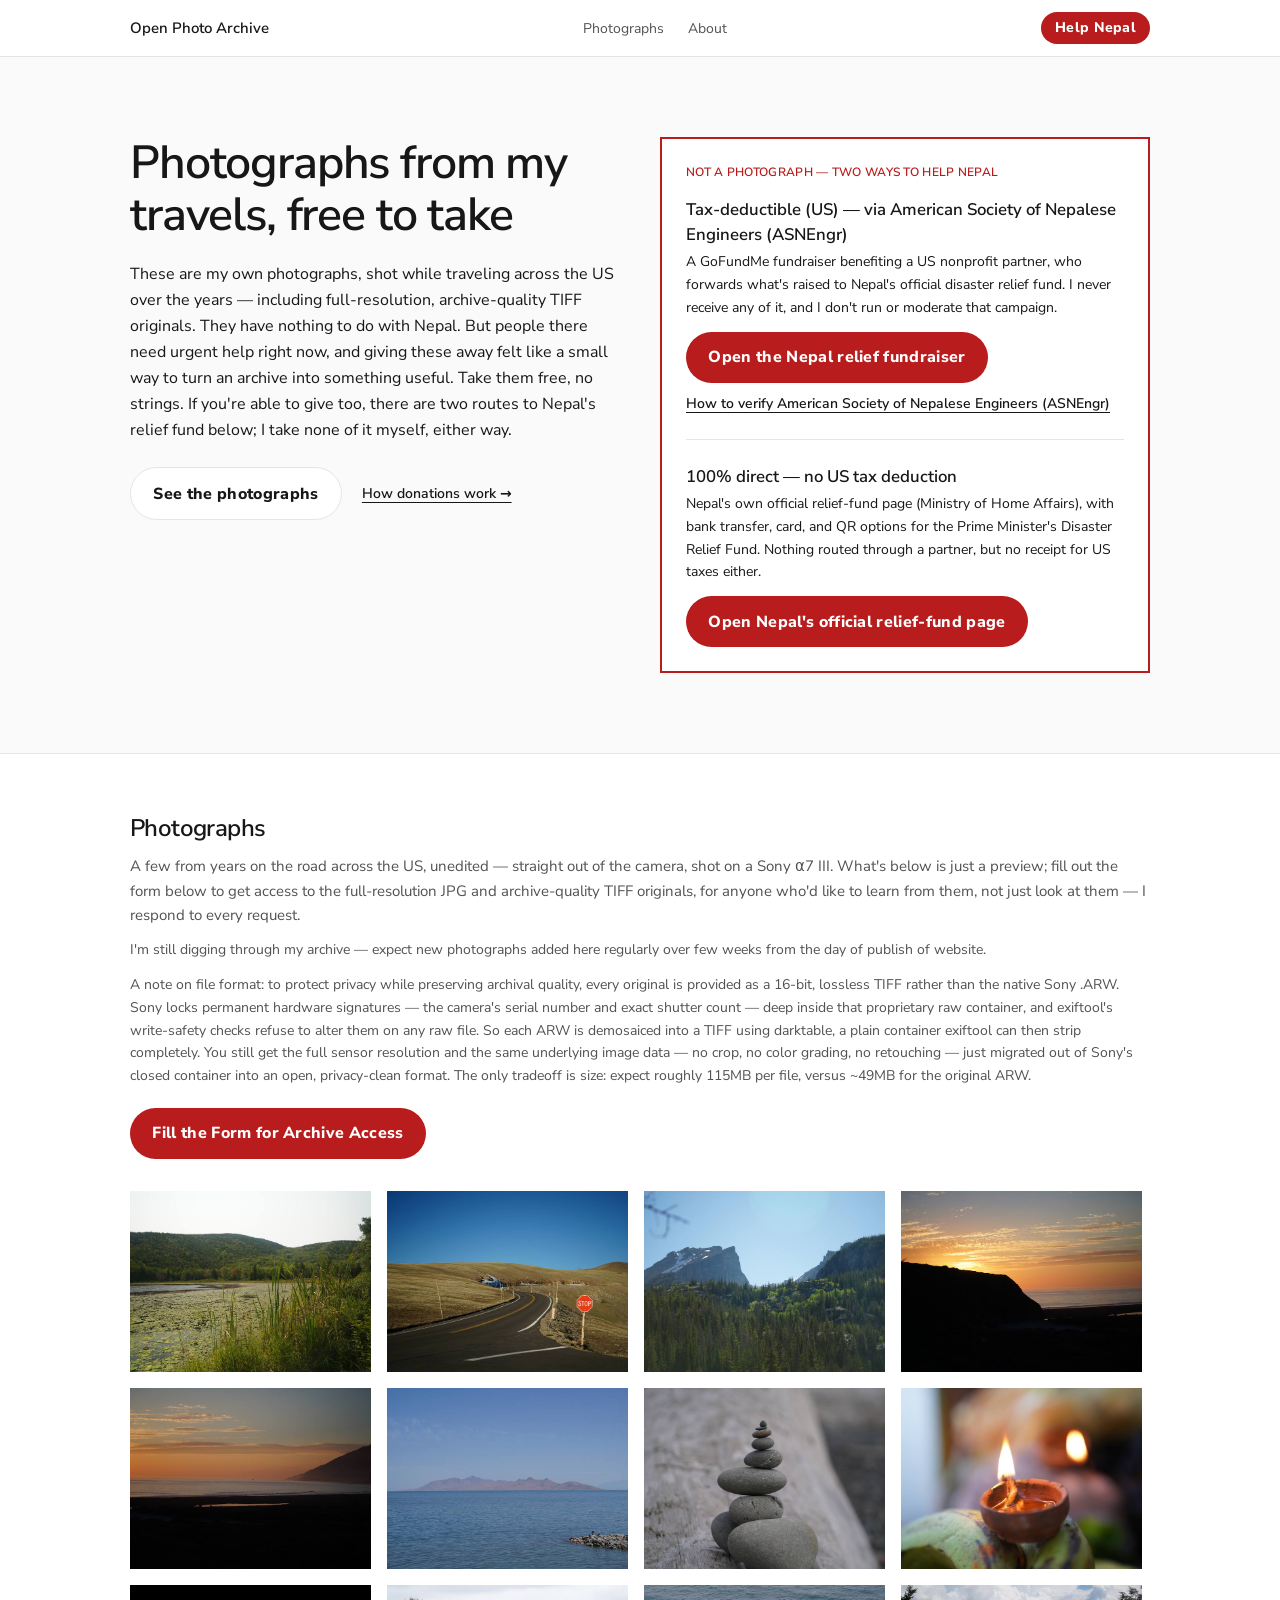
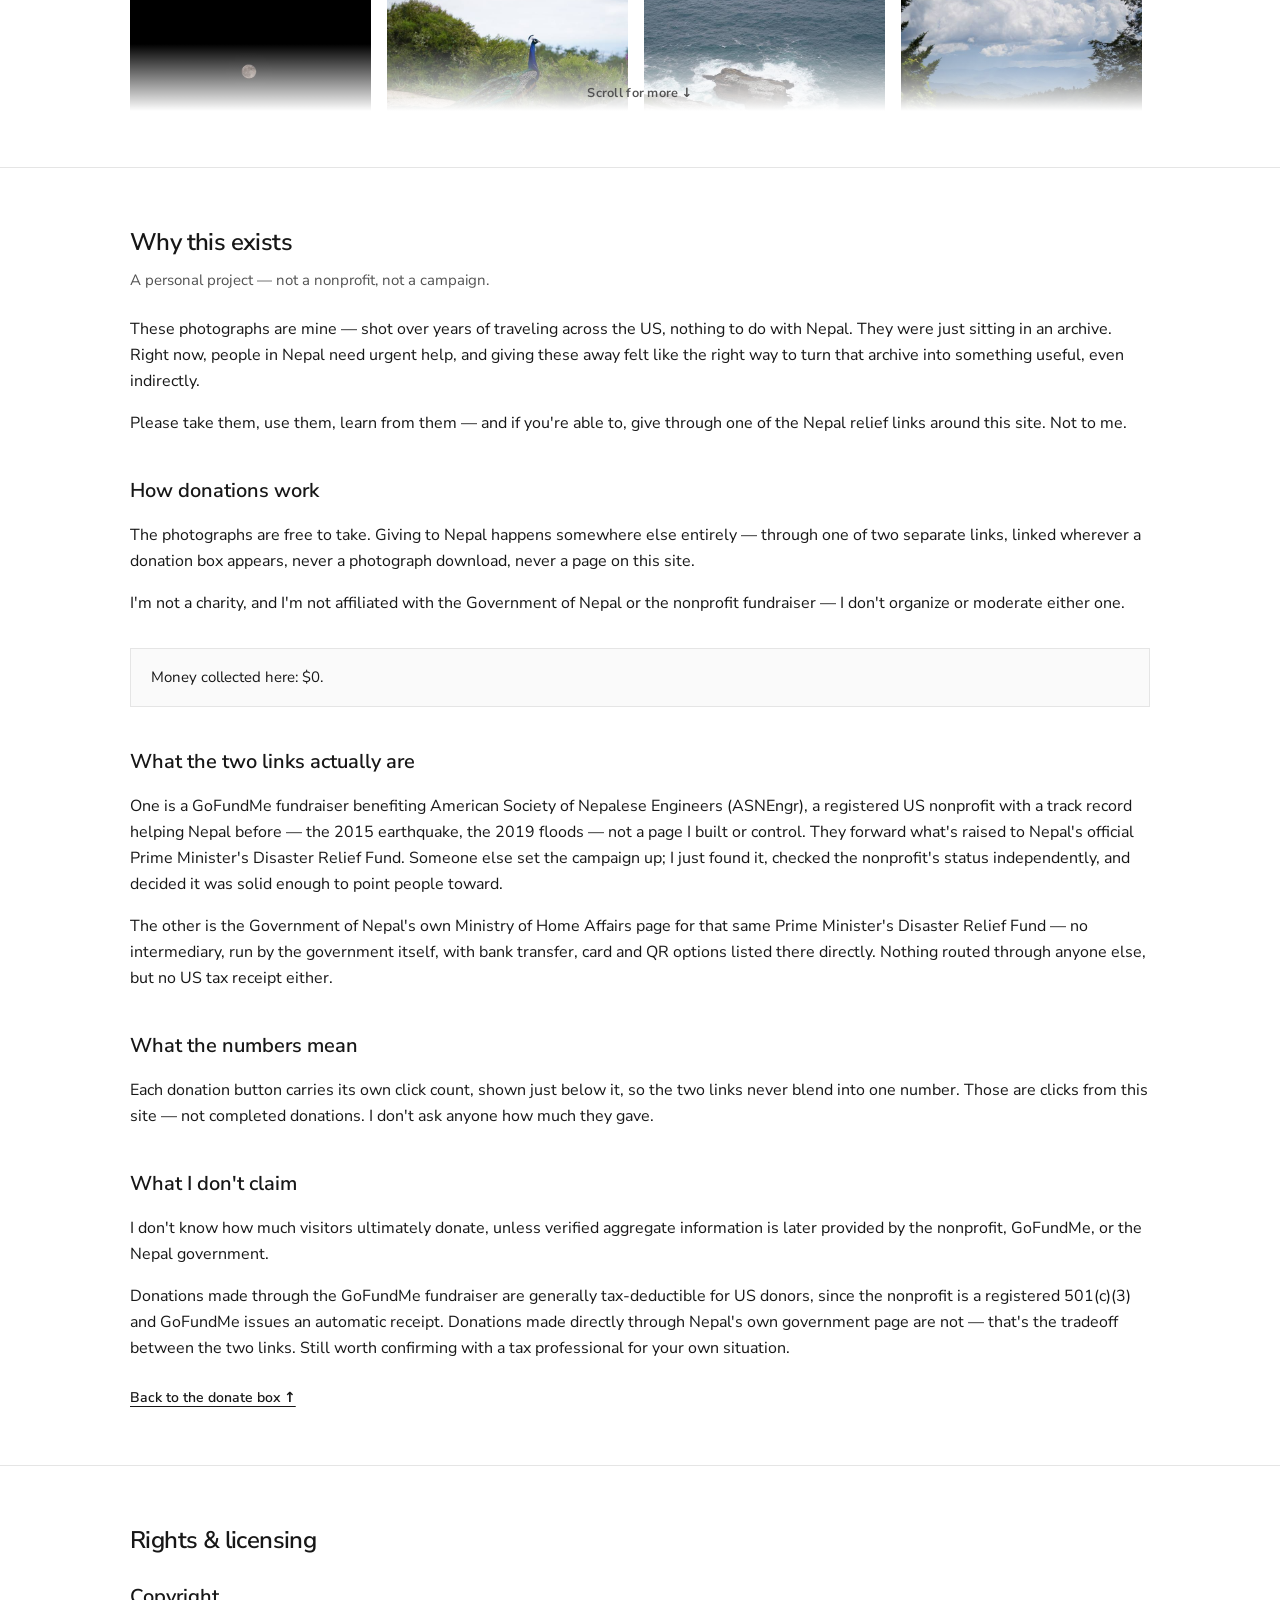
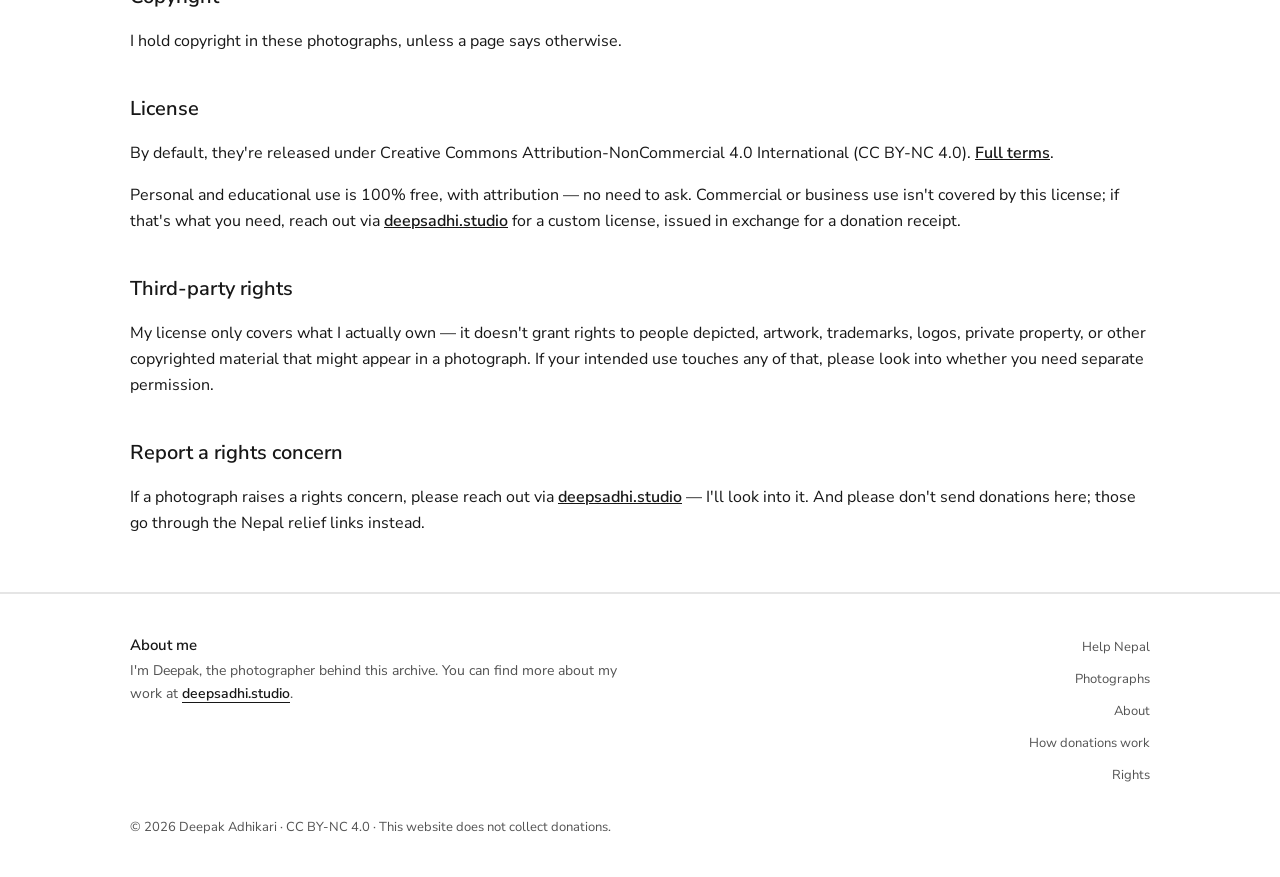
==== commit acc91041: "New photos added" ====
--- a/index.html
+++ b/index.html
@@ -1 +1 @@
-<!DOCTYPE html><html lang="en"><head><meta charSet="utf-8"/><meta name="viewport" content="width=device-width, initial-scale=1"/><link rel="preload" as="image" href="/assets/dsc01217-C7MzTJ-F.jpg" fetchPriority="high"/><link rel="stylesheet" href="/assets/styles-7Bn9Q4KB.css" data-precedence="default"/><link rel="stylesheet" href="https://fonts.googleapis.com/css2?family=Fraunces:opsz,wght@9..144,500;9..144,600;9..144,700&amp;family=Nunito+Sans:wght@400;600;700;800&amp;display=swap" data-precedence="default"/><script data-goatcounter="https://stats.deepsadhi.studio/count" data-goatcounter-settings="{&quot;no_onload&quot;: true}" async="" src="https://gc.zgo.at/count.js"></script><title>Open Photo Archive — Photos from years traveling the US, free to take — donations go to Nepal relief elsewhere.</title><meta name="author" content="Deepak Adhikari"/><meta property="og:site_name" content="Open Photo Archive"/><meta property="og:type" content="website"/><meta name="description" content="A photographer&#x27;s personal archive of US travel photos, given away free — JPG and archive-quality 16-bit TIFF files. Donations go through outside links, never through this site."/><meta property="og:title" content="Open Photo Archive — Photos from years traveling the US, free to take — donations go to Nepal relief elsewhere."/><meta property="og:description" content="A photographer&#x27;s personal archive of US travel photos, given away free — JPG and archive-quality 16-bit TIFF files. Donations go through outside links, never through this site."/><meta property="og:url" content="https://open-photo-archive.github.io/"/><meta name="twitter:title" content="Open Photo Archive — Photos from years traveling the US, free to take — donations go to Nepal relief elsewhere."/><meta name="twitter:description" content="A photographer&#x27;s personal archive of US travel photos, given away free — JPG and archive-quality 16-bit TIFF files. Donations go through outside links, never through this site."/><link rel="modulepreload" href="/assets/index-DFro0pU2.js"/><link rel="modulepreload" href="/assets/routes-ZA1Du0CF.js"/><link rel="icon" href="/favicon.svg" type="image/svg+xml"/><link rel="icon" href="/favicon.ico" type="image/x-icon"/><link rel="apple-touch-icon" href="/apple-touch-icon.png"/><link rel="preconnect" href="https://fonts.googleapis.com"/><link rel="preconnect" href="https://fonts.gstatic.com" crossorigin="anonymous"/><link rel="canonical" href="https://open-photo-archive.github.io/"/><script type="application/ld+json">{"@context":"https://schema.org","@type":"WebSite","name":"Open Photo Archive","description":"A photographer's personal archive released free of charge, encouraging donations to Nepal disaster relief through a vetted nonprofit partner. This site never collects donations itself."}</script></head><body><a href="#main" class="label-meta sr-only focus:not-sr-only focus:absolute focus:top-2 focus:left-2 focus:z-50 focus:bg-ink focus:px-4 focus:py-2 focus:text-paper">Skip to content</a><header class="sticky top-0 z-40 border-b border-line bg-white"><nav aria-label="Primary" class="mx-auto flex h-14 max-w-[1100px] items-center justify-between px-6 md:px-10"><a class="text-[15px] font-semibold text-ink hover:text-rust active" href="/" data-status="active" aria-current="page">Open Photo Archive</a><div class="hidden items-center gap-6 md:flex"><button type="button" class="cursor-pointer text-[14px] text-stone hover:text-ink">Photographs</button><button type="button" class="cursor-pointer text-[14px] text-stone hover:text-ink">About</button></div><div class="flex items-center gap-3"><button type="button" class="cursor-pointer btn-cause !px-3.5 !py-1.5 text-sm">Help Nepal</button><button type="button" class="text-[14px] text-stone md:hidden" aria-expanded="false" aria-controls="mobile-nav">Menu</button></div></nav></header><main id="main"><!--$--><section class="border-b border-line bg-muted"><div class="mx-auto max-w-[1100px] px-6 py-14 md:grid md:grid-cols-2 md:items-start md:gap-10 md:px-10 md:py-20"><div><h1 class="max-w-[20ch] text-[2.15rem] leading-[1.12] font-semibold tracking-tight text-ink md:text-[2.9rem]">Photographs from my travels, free to take</h1><p class="mt-5 max-w-[54ch] text-[16px] leading-relaxed text-ink">These are my own photographs, shot while traveling across the US over the years — including full-resolution, archive-quality TIFF originals. They have nothing to do with Nepal. But people there need urgent help right now, and giving these away felt like a small way to turn an archive into something useful. Take them free, no strings. If you&#x27;re able to give too, there are two routes to Nepal&#x27;s relief fund below; I take none of it myself, either way.</p><div class="mt-6 flex flex-wrap items-center gap-x-5 gap-y-2"><button type="button" class="cursor-pointer btn-soft">See the photographs</button><button type="button" class="cursor-pointer text-sm font-semibold text-ink underline underline-offset-4 hover:text-rust">How donations work →</button></div></div><div id="donate" class="mt-8 md:mt-0"><aside class="max-w-[36rem] border-2 border-rust bg-white p-6"><p class="text-[12px] font-semibold tracking-wide text-rust uppercase">Not a photograph — two ways to help Nepal</p><div class="mt-4"><p class="text-[1.05rem] font-semibold text-ink">Tax-deductible (US) — via <!-- -->American Society of Nepalese Engineers (ASNEngr)</p><p class="mt-1 text-[14px] leading-relaxed text-ink">A GoFundMe fundraiser benefiting a US nonprofit partner, who forwards what&#x27;s raised to Nepal&#x27;s official disaster relief fund. I never receive any of it, and I don&#x27;t run or moderate that campaign.</p><div class="mt-3"><a href="https://www.gofundme.com/f/emergency-relief-for-nepal-flood-victims-6dban" target="_blank" rel="noopener noreferrer external" class="btn-cause">Open the Nepal relief fundraiser</a></div><div class="mt-2"><a href="https://app.candid.org/profile/8928964/american-society-of-nepalese-engineers-26-1355857" target="_blank" rel="noopener noreferrer external" class="text-sm font-semibold text-ink underline underline-offset-4 hover:text-rust">How to verify <!-- -->American Society of Nepalese Engineers (ASNEngr)</a></div></div><div class="mt-6 border-t border-line pt-6"><p class="text-[1.05rem] font-semibold text-ink">100% direct — no US tax deduction</p><p class="mt-1 text-[14px] leading-relaxed text-ink">Nepal&#x27;s own official relief-fund page (Ministry of Home Affairs), with bank transfer, card, and QR options for the Prime Minister&#x27;s Disaster Relief Fund. Nothing routed through a partner, but no receipt for US taxes either.</p><div class="mt-3"><a href="https://moha.gov.np/en/post/ha-ra-tha-ka-apa-l-11" target="_blank" rel="noopener noreferrer external" class="btn-cause">Open Nepal&#x27;s official relief-fund page</a></div></div></aside></div></div></section><section aria-labelledby="featured" class="border-b border-line"><div class="mx-auto max-w-[1100px] px-6 py-12 md:px-10 md:py-14"><h2 id="featured" class="text-[1.5rem] font-semibold tracking-tight text-ink">Photographs</h2><p class="mt-2 text-[15px] leading-relaxed text-stone">A few from years on the road across the US, unedited — straight out of the camera, shot on a Sony α7 III. What&#x27;s below is just a preview; fill out the form below to get access to the full-resolution JPG and archive-quality TIFF originals, for anyone who&#x27;d like to learn from them, not just look at them — I respond to every request.</p><p class="mt-3 text-[14px] leading-relaxed text-stone">I&#x27;m still digging through my archive — expect new photographs added here regularly over few weeks from the day of publish of website.</p><p class="mt-3 text-[14px] leading-relaxed text-stone">A note on file format: to protect privacy while preserving archival quality, every original is provided as a 16-bit, lossless TIFF rather than the native Sony .ARW. Sony locks permanent hardware signatures — the camera&#x27;s serial number and exact shutter count — deep inside that proprietary raw container, and exiftool&#x27;s write-safety checks refuse to alter them on any raw file. So each ARW is demosaiced into a TIFF using darktable, a plain container exiftool can then strip completely. You still get the full sensor resolution and the same underlying image data — no crop, no color grading, no retouching — just migrated out of Sony&#x27;s closed container into an open, privacy-clean format. The only tradeoff is size: expect roughly 115MB per file, versus ~49MB for the original ARW.</p><div class="mt-5"><a href="https://docs.google.com/forms/d/e/1FAIpQLSfJBq8rXw5TAi0hprr8Ozc_c4JbpYIDUIN0Jnt0QtWC_ycRAQ/viewform" target="_blank" rel="noopener noreferrer external" class="btn-cause">Fill the Form for Archive Access</a></div><div class="relative mt-8"><div class="scrollbar-always-visible grid max-h-[520px] grid-cols-2 gap-4 overflow-y-auto pr-2 md:grid-cols-4"><img src="/assets/dsc01217-C7MzTJ-F.jpg" alt="" loading="eager" fetchPriority="high" decoding="async" class="aspect-[4/3] w-full bg-muted object-cover"/><div class="aspect-[4/3] w-full bg-muted" aria-hidden="true"></div><div class="aspect-[4/3] w-full bg-muted" aria-hidden="true"></div><div class="aspect-[4/3] w-full bg-muted" aria-hidden="true"></div><div class="aspect-[4/3] w-full bg-muted" aria-hidden="true"></div><div class="aspect-[4/3] w-full bg-muted" aria-hidden="true"></div><div class="aspect-[4/3] w-full bg-muted" aria-hidden="true"></div><div class="aspect-[4/3] w-full bg-muted" aria-hidden="true"></div><div class="aspect-[4/3] w-full bg-muted" aria-hidden="true"></div><div class="aspect-[4/3] w-full bg-muted" aria-hidden="true"></div><div class="aspect-[4/3] w-full bg-muted" aria-hidden="true"></div><div class="aspect-[4/3] w-full bg-muted" aria-hidden="true"></div><div class="aspect-[4/3] w-full bg-muted" aria-hidden="true"></div><div class="aspect-[4/3] w-full bg-muted" aria-hidden="true"></div><div class="aspect-[4/3] w-full bg-muted" aria-hidden="true"></div><div class="aspect-[4/3] w-full bg-muted" aria-hidden="true"></div><div class="aspect-[4/3] w-full bg-muted" aria-hidden="true"></div><div class="aspect-[4/3] w-full bg-muted" aria-hidden="true"></div><div class="aspect-[4/3] w-full bg-muted" aria-hidden="true"></div><div class="aspect-[4/3] w-full bg-muted" aria-hidden="true"></div><div class="aspect-[4/3] w-full bg-muted" aria-hidden="true"></div><div class="aspect-[4/3] w-full bg-muted" aria-hidden="true"></div><div class="aspect-[4/3] w-full bg-muted" aria-hidden="true"></div><div class="aspect-[4/3] w-full bg-muted" aria-hidden="true"></div><div class="aspect-[4/3] w-full bg-muted" aria-hidden="true"></div><div class="aspect-[4/3] w-full bg-muted" aria-hidden="true"></div><div class="aspect-[4/3] w-full bg-muted" aria-hidden="true"></div><div class="aspect-[4/3] w-full bg-muted" aria-hidden="true"></div><div class="aspect-[4/3] w-full bg-muted" aria-hidden="true"></div><div class="aspect-[4/3] w-full bg-muted" aria-hidden="true"></div><div class="aspect-[4/3] w-full bg-muted" aria-hidden="true"></div><div class="aspect-[4/3] w-full bg-muted" aria-hidden="true"></div><div class="aspect-[4/3] w-full bg-muted" aria-hidden="true"></div><div class="aspect-[4/3] w-full bg-muted" aria-hidden="true"></div><div class="aspect-[4/3] w-full bg-muted" aria-hidden="true"></div><div class="aspect-[4/3] w-full bg-muted" aria-hidden="true"></div><div class="aspect-[4/3] w-full bg-muted" aria-hidden="true"></div><div class="aspect-[4/3] w-full bg-muted" aria-hidden="true"></div><div class="aspect-[4/3] w-full bg-muted" aria-hidden="true"></div><div class="aspect-[4/3] w-full bg-muted" aria-hidden="true"></div><div class="aspect-[4/3] w-full bg-muted" aria-hidden="true"></div><div class="aspect-[4/3] w-full bg-muted" aria-hidden="true"></div><div class="aspect-[4/3] w-full bg-muted" aria-hidden="true"></div><div class="aspect-[4/3] w-full bg-muted" aria-hidden="true"></div><div class="aspect-[4/3] w-full bg-muted" aria-hidden="true"></div><div class="aspect-[4/3] w-full bg-muted" aria-hidden="true"></div><div class="aspect-[4/3] w-full bg-muted" aria-hidden="true"></div><div class="aspect-[4/3] w-full bg-muted" aria-hidden="true"></div><div class="aspect-[4/3] w-full bg-muted" aria-hidden="true"></div><div class="aspect-[4/3] w-full bg-muted" aria-hidden="true"></div></div></div></div></section><section id="about" class="border-b border-line"><div class="mx-auto max-w-[1100px] px-6 py-12 md:px-10 md:py-14"><h2 class="text-[1.5rem] font-semibold tracking-tight text-ink">Why this exists</h2><p class="mt-2 max-w-[54ch] text-[15px] leading-relaxed text-stone">A personal project — not a nonprofit, not a campaign.</p><div class="mt-6"><p class="mt-4 text-[16px] leading-relaxed text-ink">These photographs are mine — shot over years of traveling across the US, nothing to do with Nepal. They were just sitting in an archive. Right now, people in Nepal need urgent help, and giving these away felt like the right way to turn that archive into something useful, even indirectly.</p><p class="mt-4 text-[16px] leading-relaxed text-ink">Please take them, use them, learn from them — and if you&#x27;re able to, give through one of the Nepal relief links around this site. Not to me.</p><h2 id="how-donations-work" class="mt-10 text-[1.25rem] font-semibold text-ink first:mt-0">How donations work</h2><p class="mt-4 text-[16px] leading-relaxed text-ink">The photographs are free to take. Giving to Nepal happens somewhere else entirely — through one of two separate links, linked wherever a donation box appears, never a photograph download, never a page on this site.</p><p class="mt-4 text-[16px] leading-relaxed text-ink">I&#x27;m not a charity, and I&#x27;m not affiliated with the Government of Nepal or the nonprofit fundraiser — I don&#x27;t organize or moderate either one.</p><p class="mt-8 border border-line bg-muted px-5 py-4 text-[15px] leading-relaxed text-ink">Money collected here: $0.</p><h2 class="mt-10 text-[1.25rem] font-semibold text-ink first:mt-0">What the two links actually are</h2><p class="mt-4 text-[16px] leading-relaxed text-ink">One is a GoFundMe fundraiser benefiting <!-- -->American Society of Nepalese Engineers (ASNEngr)<!-- -->, a registered US nonprofit with a track record helping Nepal before — the 2015 earthquake, the 2019 floods — not a page I built or control. They forward what&#x27;s raised to Nepal&#x27;s official Prime Minister&#x27;s Disaster Relief Fund. Someone else set the campaign up; I just found it, checked the nonprofit&#x27;s status independently, and decided it was solid enough to point people toward.</p><p class="mt-4 text-[16px] leading-relaxed text-ink">The other is the Government of Nepal&#x27;s own Ministry of Home Affairs page for that same Prime Minister&#x27;s Disaster Relief Fund — no intermediary, run by the government itself, with bank transfer, card and QR options listed there directly. Nothing routed through anyone else, but no US tax receipt either.</p><h2 class="mt-10 text-[1.25rem] font-semibold text-ink first:mt-0">What the numbers mean</h2><p class="mt-4 text-[16px] leading-relaxed text-ink">Each donation button carries its own click count, shown just below it, so the two links never blend into one number. Those are clicks from this site — not completed donations. I don&#x27;t ask anyone how much they gave.</p><h2 class="mt-10 text-[1.25rem] font-semibold text-ink first:mt-0">What I don&#x27;t claim</h2><p class="mt-4 text-[16px] leading-relaxed text-ink">I don&#x27;t know how much visitors ultimately donate, unless verified aggregate information is later provided by the nonprofit, GoFundMe, or the Nepal government.</p><p class="mt-4 text-[16px] leading-relaxed text-ink">Donations made through the GoFundMe fundraiser are generally tax-deductible for US donors, since the nonprofit is a registered 501(c)(3) and GoFundMe issues an automatic receipt. Donations made directly through Nepal&#x27;s own government page are not — that&#x27;s the tradeoff between the two links. Still worth confirming with a tax professional for your own situation.</p><p class="mt-6"><button type="button" class="cursor-pointer text-sm font-semibold text-ink underline underline-offset-4 hover:text-rust">Back to the donate box ↑</button></p></div></div></section><section id="rights" class="border-b border-line"><div class="mx-auto max-w-[1100px] px-6 py-12 md:px-10 md:py-14"><h2 class="text-[1.5rem] font-semibold tracking-tight text-ink">Rights &amp; licensing</h2><div class="mt-6"><h2 class="mt-10 text-[1.25rem] font-semibold text-ink first:mt-0">Copyright</h2><p class="mt-4 text-[16px] leading-relaxed text-ink">I hold copyright in these photographs, unless a page says otherwise.</p><h2 class="mt-10 text-[1.25rem] font-semibold text-ink first:mt-0">License</h2><p class="mt-4 text-[16px] leading-relaxed text-ink">By default, they&#x27;re released under <!-- -->Creative Commons Attribution-NonCommercial 4.0 International<!-- --> (<!-- -->CC BY-NC 4.0<!-- -->).<!-- --> <a href="https://creativecommons.org/licenses/by-nc/4.0/" target="_blank" rel="noopener noreferrer" class="font-semibold underline hover:text-rust">Full terms</a>.</p><p class="mt-4 text-[16px] leading-relaxed text-ink">Personal and educational use is 100% free, with attribution — no need to ask. Commercial or business use isn&#x27;t covered by this license; if that&#x27;s what you need, reach out via<!-- --> <a href="https://deepsadhi.studio" target="_blank" rel="noopener noreferrer" class="font-semibold underline hover:text-rust">deepsadhi.studio</a> <!-- -->for a custom license, issued in exchange for a donation receipt.</p><h2 class="mt-10 text-[1.25rem] font-semibold text-ink first:mt-0">Third-party rights</h2><p class="mt-4 text-[16px] leading-relaxed text-ink">My license only covers what I actually own — it doesn&#x27;t grant rights to people depicted, artwork, trademarks, logos, private property, or other copyrighted material that might appear in a photograph. If your intended use touches any of that, please look into whether you need separate permission.</p><h2 class="mt-10 text-[1.25rem] font-semibold text-ink first:mt-0">Report a rights concern</h2><p class="mt-4 text-[16px] leading-relaxed text-ink">If a photograph raises a rights concern, please reach out via<!-- --> <a href="https://deepsadhi.studio" target="_blank" rel="noopener noreferrer" class="font-semibold underline hover:text-rust">deepsadhi.studio</a> <!-- -->— I&#x27;ll look into it. And please don&#x27;t send donations here; those go through the Nepal relief links instead.</p></div></div></section><script>(function(a,f){let l;try{l=JSON.parse(sessionStorage.getItem(a)||"{}")}catch{return}const n=l?.[f||history.state?.__TSR_key];let c=!1;for(const t in n){const e=n[t],o=e?.scrollX,s=e?.scrollY;if(Number.isFinite(o)&&Number.isFinite(s)){if(t==="window")scrollTo(o,s),c=!0;else if(t)try{const r=document.querySelector(t);r&&(r.scrollLeft=o,r.scrollTop=s)}catch{}}}if(c)return;const i=location.hash.slice(1);if(i){const t=history.state?.__hashScrollIntoViewOptions??!0;if(t){const e=document.getElementById(i);e&&e.scrollIntoView(t)}return}scrollTo(0,0)})("tsr-scroll-restoration-v1_3");document.currentScript.remove()</script><!--/$--></main><footer class="border-t border-line bg-white"><div class="mx-auto max-w-[1100px] px-6 py-10 md:px-10"><div class="flex flex-col gap-6 md:flex-row md:items-start md:justify-between"><div class="md:w-1/2"><p class="text-[15px] font-semibold text-ink">About me</p><p class="mt-1 text-[14px] leading-relaxed text-stone">I&#x27;m <!-- -->Deepak<!-- -->, the photographer behind this archive. You can find more about my work at<!-- --> <a href="https://deepsadhi.studio" target="_blank" rel="noopener noreferrer" class="cursor-pointer font-semibold text-ink underline underline-offset-4 hover:text-rust">deepsadhi.studio</a>.</p></div><nav aria-label="Footer" class="shrink-0"><ul class="flex flex-col items-start gap-2 md:items-end"><li><button type="button" class="cursor-pointer cursor-pointer text-[13px] text-stone hover:text-ink">Help Nepal</button></li><li><button type="button" class="cursor-pointer cursor-pointer text-[13px] text-stone hover:text-ink">Photographs</button></li><li><button type="button" class="cursor-pointer cursor-pointer text-[13px] text-stone hover:text-ink">About</button></li><li><button type="button" class="cursor-pointer cursor-pointer text-[13px] text-stone hover:text-ink">How donations work</button></li><li><button type="button" class="cursor-pointer cursor-pointer text-[13px] text-stone hover:text-ink">Rights</button></li></ul></nav></div><p class="mt-8 text-[13px] text-stone">© <!-- -->2026<!-- --> <!-- -->Deepak Adhikari<!-- --> ·<!-- --> <!-- -->CC BY-NC 4.0<!-- --> · This website does not collect donations.</p></div></footer><script class="$tsr" id="$tsr-stream-barrier">(self.$R=self.$R||{})["tsr"]=[];self.$_TSR={h(){this.hydrated=!0,this.c()},e(){this.streamEnded=!0,this.c()},c(){this.hydrated&&this.streamEnded&&(delete self.$_TSR,delete self.$R.tsr)},p(e){this.initialized?e():this.buffer.push(e)},buffer:[]};$_TSR.router=($R=>$R[0]={manifest:$R[1]={routes:$R[2]={__root__:$R[3]={preloads:$R[4]=["/assets/index-DFro0pU2.js"],scripts:$R[5]=[$R[6]={attrs:$R[7]={type:"module",async:!0,src:"/assets/index-DFro0pU2.js"}}]},"/":$R[8]={preloads:$R[9]=["/assets/routes-ZA1Du0CF.js"]}}},matches:$R[10]=[$R[11]={i:"__root__ ",u:1788393659997,s:"success",ssr:!0},$R[12]={i:"  ",u:1788393659999,s:"success",ssr:!0}],lastMatchId:"  "})($R["tsr"]);$_TSR.e();document.currentScript.remove()</script><script type="module" async="" src="/assets/index-DFro0pU2.js"></script></body></html>+<!DOCTYPE html><html lang="en"><head><meta charSet="utf-8"/><meta name="viewport" content="width=device-width, initial-scale=1"/><link rel="preload" as="image" href="/assets/dsc00266-CC9me1DS.jpg" fetchPriority="high"/><link rel="stylesheet" href="/assets/styles-7Bn9Q4KB.css" data-precedence="default"/><link rel="stylesheet" href="https://fonts.googleapis.com/css2?family=Fraunces:opsz,wght@9..144,500;9..144,600;9..144,700&amp;family=Nunito+Sans:wght@400;600;700;800&amp;display=swap" data-precedence="default"/><script data-goatcounter="https://stats.deepsadhi.studio/count" data-goatcounter-settings="{&quot;no_onload&quot;: true}" async="" src="https://gc.zgo.at/count.js"></script><title>Open Photo Archive — Photos from years traveling the US, free to take — donations go to Nepal relief elsewhere.</title><meta name="author" content="Deepak Adhikari"/><meta property="og:site_name" content="Open Photo Archive"/><meta property="og:type" content="website"/><meta name="description" content="A photographer&#x27;s personal archive of US travel photos, given away free — JPG and archive-quality 16-bit TIFF files. Donations go through outside links, never through this site."/><meta property="og:title" content="Open Photo Archive — Photos from years traveling the US, free to take — donations go to Nepal relief elsewhere."/><meta property="og:description" content="A photographer&#x27;s personal archive of US travel photos, given away free — JPG and archive-quality 16-bit TIFF files. Donations go through outside links, never through this site."/><meta property="og:url" content="https://open-photo-archive.github.io/"/><meta name="twitter:title" content="Open Photo Archive — Photos from years traveling the US, free to take — donations go to Nepal relief elsewhere."/><meta name="twitter:description" content="A photographer&#x27;s personal archive of US travel photos, given away free — JPG and archive-quality 16-bit TIFF files. Donations go through outside links, never through this site."/><link rel="modulepreload" href="/assets/index-B3FuI2Aa.js"/><link rel="modulepreload" href="/assets/routes-Cteqix5T.js"/><link rel="icon" href="/favicon.svg" type="image/svg+xml"/><link rel="icon" href="/favicon.ico" type="image/x-icon"/><link rel="apple-touch-icon" href="/apple-touch-icon.png"/><link rel="preconnect" href="https://fonts.googleapis.com"/><link rel="preconnect" href="https://fonts.gstatic.com" crossorigin="anonymous"/><link rel="canonical" href="https://open-photo-archive.github.io/"/><script type="application/ld+json">{"@context":"https://schema.org","@type":"WebSite","name":"Open Photo Archive","description":"A photographer's personal archive released free of charge, encouraging donations to Nepal disaster relief through a vetted nonprofit partner. This site never collects donations itself."}</script></head><body><a href="#main" class="label-meta sr-only focus:not-sr-only focus:absolute focus:top-2 focus:left-2 focus:z-50 focus:bg-ink focus:px-4 focus:py-2 focus:text-paper">Skip to content</a><header class="sticky top-0 z-40 border-b border-line bg-white"><nav aria-label="Primary" class="mx-auto flex h-14 max-w-[1100px] items-center justify-between px-6 md:px-10"><a class="text-[15px] font-semibold text-ink hover:text-rust active" href="/" data-status="active" aria-current="page">Open Photo Archive</a><div class="hidden items-center gap-6 md:flex"><button type="button" class="cursor-pointer text-[14px] text-stone hover:text-ink">Photographs</button><button type="button" class="cursor-pointer text-[14px] text-stone hover:text-ink">About</button></div><div class="flex items-center gap-3"><button type="button" class="cursor-pointer btn-cause !px-3.5 !py-1.5 text-sm">Help Nepal</button><button type="button" class="text-[14px] text-stone md:hidden" aria-expanded="false" aria-controls="mobile-nav">Menu</button></div></nav></header><main id="main"><!--$--><section class="border-b border-line bg-muted"><div class="mx-auto max-w-[1100px] px-6 py-14 md:grid md:grid-cols-2 md:items-start md:gap-10 md:px-10 md:py-20"><div><h1 class="max-w-[20ch] text-[2.15rem] leading-[1.12] font-semibold tracking-tight text-ink md:text-[2.9rem]">Photographs from my travels, free to take</h1><p class="mt-5 max-w-[54ch] text-[16px] leading-relaxed text-ink">These are my own photographs, shot while traveling across the US over the years — including full-resolution, archive-quality TIFF originals. They have nothing to do with Nepal. But people there need urgent help right now, and giving these away felt like a small way to turn an archive into something useful. Take them free, no strings. If you&#x27;re able to give too, there are two routes to Nepal&#x27;s relief fund below; I take none of it myself, either way.</p><div class="mt-6 flex flex-wrap items-center gap-x-5 gap-y-2"><button type="button" class="cursor-pointer btn-soft">See the photographs</button><button type="button" class="cursor-pointer text-sm font-semibold text-ink underline underline-offset-4 hover:text-rust">How donations work →</button></div></div><div id="donate" class="mt-8 md:mt-0"><aside class="max-w-[36rem] border-2 border-rust bg-white p-6"><p class="text-[12px] font-semibold tracking-wide text-rust uppercase">Not a photograph — two ways to help Nepal</p><div class="mt-4"><p class="text-[1.05rem] font-semibold text-ink">Tax-deductible (US) — via <!-- -->American Society of Nepalese Engineers (ASNEngr)</p><p class="mt-1 text-[14px] leading-relaxed text-ink">A GoFundMe fundraiser benefiting a US nonprofit partner, who forwards what&#x27;s raised to Nepal&#x27;s official disaster relief fund. I never receive any of it, and I don&#x27;t run or moderate that campaign.</p><div class="mt-3"><a href="https://www.gofundme.com/f/emergency-relief-for-nepal-flood-victims-6dban" target="_blank" rel="noopener noreferrer external" class="btn-cause">Open the Nepal relief fundraiser</a></div><div class="mt-2"><a href="https://app.candid.org/profile/8928964/american-society-of-nepalese-engineers-26-1355857" target="_blank" rel="noopener noreferrer external" class="text-sm font-semibold text-ink underline underline-offset-4 hover:text-rust">How to verify <!-- -->American Society of Nepalese Engineers (ASNEngr)</a></div></div><div class="mt-6 border-t border-line pt-6"><p class="text-[1.05rem] font-semibold text-ink">100% direct — no US tax deduction</p><p class="mt-1 text-[14px] leading-relaxed text-ink">Nepal&#x27;s own official relief-fund page (Ministry of Home Affairs), with bank transfer, card, and QR options for the Prime Minister&#x27;s Disaster Relief Fund. Nothing routed through a partner, but no receipt for US taxes either.</p><div class="mt-3"><a href="https://moha.gov.np/en/post/ha-ra-tha-ka-apa-l-11" target="_blank" rel="noopener noreferrer external" class="btn-cause">Open Nepal&#x27;s official relief-fund page</a></div></div></aside></div></div></section><section aria-labelledby="featured" class="border-b border-line"><div class="mx-auto max-w-[1100px] px-6 py-12 md:px-10 md:py-14"><h2 id="featured" class="text-[1.5rem] font-semibold tracking-tight text-ink">Photographs</h2><p class="mt-2 text-[15px] leading-relaxed text-stone">A few from years on the road across the US, unedited — straight out of the camera, shot on a Sony α7 III. What&#x27;s below is just a preview; fill out the form below to get access to the full-resolution JPG and archive-quality TIFF originals, for anyone who&#x27;d like to learn from them, not just look at them — I respond to every request.</p><p class="mt-3 text-[14px] leading-relaxed text-stone">I&#x27;m still digging through my archive — expect new photographs added here regularly over few weeks from the day of publish of website.</p><p class="mt-3 text-[14px] leading-relaxed text-stone">A note on file format: to protect privacy while preserving archival quality, every original is provided as a 16-bit, lossless TIFF rather than the native Sony .ARW. Sony locks permanent hardware signatures — the camera&#x27;s serial number and exact shutter count — deep inside that proprietary raw container, and exiftool&#x27;s write-safety checks refuse to alter them on any raw file. So each ARW is demosaiced into a TIFF using darktable, a plain container exiftool can then strip completely. You still get the full sensor resolution and the same underlying image data — no crop, no color grading, no retouching — just migrated out of Sony&#x27;s closed container into an open, privacy-clean format. The only tradeoff is size: expect roughly 115MB per file, versus ~49MB for the original ARW.</p><div class="mt-5"><a href="https://docs.google.com/forms/d/e/1FAIpQLSfJBq8rXw5TAi0hprr8Ozc_c4JbpYIDUIN0Jnt0QtWC_ycRAQ/viewform" target="_blank" rel="noopener noreferrer external" class="btn-cause">Fill the Form for Archive Access</a></div><div class="relative mt-8"><div class="scrollbar-always-visible grid max-h-[520px] grid-cols-2 gap-4 overflow-y-auto pr-2 md:grid-cols-4"><img src="/assets/dsc00266-CC9me1DS.jpg" alt="" loading="eager" fetchPriority="high" decoding="async" class="aspect-[4/3] w-full bg-muted object-cover"/><div class="aspect-[4/3] w-full bg-muted" aria-hidden="true"></div><div class="aspect-[4/3] w-full bg-muted" aria-hidden="true"></div><div class="aspect-[4/3] w-full bg-muted" aria-hidden="true"></div><div class="aspect-[4/3] w-full bg-muted" aria-hidden="true"></div><div class="aspect-[4/3] w-full bg-muted" aria-hidden="true"></div><div class="aspect-[4/3] w-full bg-muted" aria-hidden="true"></div><div class="aspect-[4/3] w-full bg-muted" aria-hidden="true"></div><div class="aspect-[4/3] w-full bg-muted" aria-hidden="true"></div><div class="aspect-[4/3] w-full bg-muted" aria-hidden="true"></div><div class="aspect-[4/3] w-full bg-muted" aria-hidden="true"></div><div class="aspect-[4/3] w-full bg-muted" aria-hidden="true"></div><div class="aspect-[4/3] w-full bg-muted" aria-hidden="true"></div><div class="aspect-[4/3] w-full bg-muted" aria-hidden="true"></div><div class="aspect-[4/3] w-full bg-muted" aria-hidden="true"></div><div class="aspect-[4/3] w-full bg-muted" aria-hidden="true"></div><div class="aspect-[4/3] w-full bg-muted" aria-hidden="true"></div><div class="aspect-[4/3] w-full bg-muted" aria-hidden="true"></div><div class="aspect-[4/3] w-full bg-muted" aria-hidden="true"></div><div class="aspect-[4/3] w-full bg-muted" aria-hidden="true"></div><div class="aspect-[4/3] w-full bg-muted" aria-hidden="true"></div><div class="aspect-[4/3] w-full bg-muted" aria-hidden="true"></div><div class="aspect-[4/3] w-full bg-muted" aria-hidden="true"></div><div class="aspect-[4/3] w-full bg-muted" aria-hidden="true"></div><div class="aspect-[4/3] w-full bg-muted" aria-hidden="true"></div><div class="aspect-[4/3] w-full bg-muted" aria-hidden="true"></div><div class="aspect-[4/3] w-full bg-muted" aria-hidden="true"></div><div class="aspect-[4/3] w-full bg-muted" aria-hidden="true"></div><div class="aspect-[4/3] w-full bg-muted" aria-hidden="true"></div><div class="aspect-[4/3] w-full bg-muted" aria-hidden="true"></div><div class="aspect-[4/3] w-full bg-muted" aria-hidden="true"></div><div class="aspect-[4/3] w-full bg-muted" aria-hidden="true"></div><div class="aspect-[4/3] w-full bg-muted" aria-hidden="true"></div><div class="aspect-[4/3] w-full bg-muted" aria-hidden="true"></div><div class="aspect-[4/3] w-full bg-muted" aria-hidden="true"></div><div class="aspect-[4/3] w-full bg-muted" aria-hidden="true"></div><div class="aspect-[4/3] w-full bg-muted" aria-hidden="true"></div><div class="aspect-[4/3] w-full bg-muted" aria-hidden="true"></div><div class="aspect-[4/3] w-full bg-muted" aria-hidden="true"></div><div class="aspect-[4/3] w-full bg-muted" aria-hidden="true"></div><div class="aspect-[4/3] w-full bg-muted" aria-hidden="true"></div><div class="aspect-[4/3] w-full bg-muted" aria-hidden="true"></div><div class="aspect-[4/3] w-full bg-muted" aria-hidden="true"></div><div class="aspect-[4/3] w-full bg-muted" aria-hidden="true"></div><div class="aspect-[4/3] w-full bg-muted" aria-hidden="true"></div><div class="aspect-[4/3] w-full bg-muted" aria-hidden="true"></div><div class="aspect-[4/3] w-full bg-muted" aria-hidden="true"></div><div class="aspect-[4/3] w-full bg-muted" aria-hidden="true"></div><div class="aspect-[4/3] w-full bg-muted" aria-hidden="true"></div><div class="aspect-[4/3] w-full bg-muted" aria-hidden="true"></div><div class="aspect-[4/3] w-full bg-muted" aria-hidden="true"></div><div class="aspect-[4/3] w-full bg-muted" aria-hidden="true"></div><div class="aspect-[4/3] w-full bg-muted" aria-hidden="true"></div><div class="aspect-[4/3] w-full bg-muted" aria-hidden="true"></div><div class="aspect-[4/3] w-full bg-muted" aria-hidden="true"></div></div></div></div></section><section id="about" class="border-b border-line"><div class="mx-auto max-w-[1100px] px-6 py-12 md:px-10 md:py-14"><h2 class="text-[1.5rem] font-semibold tracking-tight text-ink">Why this exists</h2><p class="mt-2 max-w-[54ch] text-[15px] leading-relaxed text-stone">A personal project — not a nonprofit, not a campaign.</p><div class="mt-6"><p class="mt-4 text-[16px] leading-relaxed text-ink">These photographs are mine — shot over years of traveling across the US, nothing to do with Nepal. They were just sitting in an archive. Right now, people in Nepal need urgent help, and giving these away felt like the right way to turn that archive into something useful, even indirectly.</p><p class="mt-4 text-[16px] leading-relaxed text-ink">Please take them, use them, learn from them — and if you&#x27;re able to, give through one of the Nepal relief links around this site. Not to me.</p><h2 id="how-donations-work" class="mt-10 text-[1.25rem] font-semibold text-ink first:mt-0">How donations work</h2><p class="mt-4 text-[16px] leading-relaxed text-ink">The photographs are free to take. Giving to Nepal happens somewhere else entirely — through one of two separate links, linked wherever a donation box appears, never a photograph download, never a page on this site.</p><p class="mt-4 text-[16px] leading-relaxed text-ink">I&#x27;m not a charity, and I&#x27;m not affiliated with the Government of Nepal or the nonprofit fundraiser — I don&#x27;t organize or moderate either one.</p><p class="mt-8 border border-line bg-muted px-5 py-4 text-[15px] leading-relaxed text-ink">Money collected here: $0.</p><h2 class="mt-10 text-[1.25rem] font-semibold text-ink first:mt-0">What the two links actually are</h2><p class="mt-4 text-[16px] leading-relaxed text-ink">One is a GoFundMe fundraiser benefiting <!-- -->American Society of Nepalese Engineers (ASNEngr)<!-- -->, a registered US nonprofit with a track record helping Nepal before — the 2015 earthquake, the 2019 floods — not a page I built or control. They forward what&#x27;s raised to Nepal&#x27;s official Prime Minister&#x27;s Disaster Relief Fund. Someone else set the campaign up; I just found it, checked the nonprofit&#x27;s status independently, and decided it was solid enough to point people toward.</p><p class="mt-4 text-[16px] leading-relaxed text-ink">The other is the Government of Nepal&#x27;s own Ministry of Home Affairs page for that same Prime Minister&#x27;s Disaster Relief Fund — no intermediary, run by the government itself, with bank transfer, card and QR options listed there directly. Nothing routed through anyone else, but no US tax receipt either.</p><h2 class="mt-10 text-[1.25rem] font-semibold text-ink first:mt-0">What the numbers mean</h2><p class="mt-4 text-[16px] leading-relaxed text-ink">Each donation button carries its own click count, shown just below it, so the two links never blend into one number. Those are clicks from this site — not completed donations. I don&#x27;t ask anyone how much they gave.</p><h2 class="mt-10 text-[1.25rem] font-semibold text-ink first:mt-0">What I don&#x27;t claim</h2><p class="mt-4 text-[16px] leading-relaxed text-ink">I don&#x27;t know how much visitors ultimately donate, unless verified aggregate information is later provided by the nonprofit, GoFundMe, or the Nepal government.</p><p class="mt-4 text-[16px] leading-relaxed text-ink">Donations made through the GoFundMe fundraiser are generally tax-deductible for US donors, since the nonprofit is a registered 501(c)(3) and GoFundMe issues an automatic receipt. Donations made directly through Nepal&#x27;s own government page are not — that&#x27;s the tradeoff between the two links. Still worth confirming with a tax professional for your own situation.</p><p class="mt-6"><button type="button" class="cursor-pointer text-sm font-semibold text-ink underline underline-offset-4 hover:text-rust">Back to the donate box ↑</button></p></div></div></section><section id="rights" class="border-b border-line"><div class="mx-auto max-w-[1100px] px-6 py-12 md:px-10 md:py-14"><h2 class="text-[1.5rem] font-semibold tracking-tight text-ink">Rights &amp; licensing</h2><div class="mt-6"><h2 class="mt-10 text-[1.25rem] font-semibold text-ink first:mt-0">Copyright</h2><p class="mt-4 text-[16px] leading-relaxed text-ink">I hold copyright in these photographs, unless a page says otherwise.</p><h2 class="mt-10 text-[1.25rem] font-semibold text-ink first:mt-0">License</h2><p class="mt-4 text-[16px] leading-relaxed text-ink">By default, they&#x27;re released under <!-- -->Creative Commons Attribution-NonCommercial 4.0 International<!-- --> (<!-- -->CC BY-NC 4.0<!-- -->).<!-- --> <a href="https://creativecommons.org/licenses/by-nc/4.0/" target="_blank" rel="noopener noreferrer" class="font-semibold underline hover:text-rust">Full terms</a>.</p><p class="mt-4 text-[16px] leading-relaxed text-ink">Personal and educational use is 100% free, with attribution — no need to ask. Commercial or business use isn&#x27;t covered by this license; if that&#x27;s what you need, reach out via<!-- --> <a href="https://deepsadhi.studio" target="_blank" rel="noopener noreferrer" class="font-semibold underline hover:text-rust">deepsadhi.studio</a> <!-- -->for a custom license, issued in exchange for a donation receipt.</p><h2 class="mt-10 text-[1.25rem] font-semibold text-ink first:mt-0">Third-party rights</h2><p class="mt-4 text-[16px] leading-relaxed text-ink">My license only covers what I actually own — it doesn&#x27;t grant rights to people depicted, artwork, trademarks, logos, private property, or other copyrighted material that might appear in a photograph. If your intended use touches any of that, please look into whether you need separate permission.</p><h2 class="mt-10 text-[1.25rem] font-semibold text-ink first:mt-0">Report a rights concern</h2><p class="mt-4 text-[16px] leading-relaxed text-ink">If a photograph raises a rights concern, please reach out via<!-- --> <a href="https://deepsadhi.studio" target="_blank" rel="noopener noreferrer" class="font-semibold underline hover:text-rust">deepsadhi.studio</a> <!-- -->— I&#x27;ll look into it. And please don&#x27;t send donations here; those go through the Nepal relief links instead.</p></div></div></section><script>(function(a,f){let l;try{l=JSON.parse(sessionStorage.getItem(a)||"{}")}catch{return}const n=l?.[f||history.state?.__TSR_key];let c=!1;for(const t in n){const e=n[t],o=e?.scrollX,s=e?.scrollY;if(Number.isFinite(o)&&Number.isFinite(s)){if(t==="window")scrollTo(o,s),c=!0;else if(t)try{const r=document.querySelector(t);r&&(r.scrollLeft=o,r.scrollTop=s)}catch{}}}if(c)return;const i=location.hash.slice(1);if(i){const t=history.state?.__hashScrollIntoViewOptions??!0;if(t){const e=document.getElementById(i);e&&e.scrollIntoView(t)}return}scrollTo(0,0)})("tsr-scroll-restoration-v1_3");document.currentScript.remove()</script><!--/$--></main><footer class="border-t border-line bg-white"><div class="mx-auto max-w-[1100px] px-6 py-10 md:px-10"><div class="flex flex-col gap-6 md:flex-row md:items-start md:justify-between"><div class="md:w-1/2"><p class="text-[15px] font-semibold text-ink">About me</p><p class="mt-1 text-[14px] leading-relaxed text-stone">I&#x27;m <!-- -->Deepak<!-- -->, the photographer behind this archive. You can find more about my work at<!-- --> <a href="https://deepsadhi.studio" target="_blank" rel="noopener noreferrer" class="cursor-pointer font-semibold text-ink underline underline-offset-4 hover:text-rust">deepsadhi.studio</a>.</p></div><nav aria-label="Footer" class="shrink-0"><ul class="flex flex-col items-start gap-2 md:items-end"><li><button type="button" class="cursor-pointer cursor-pointer text-[13px] text-stone hover:text-ink">Help Nepal</button></li><li><button type="button" class="cursor-pointer cursor-pointer text-[13px] text-stone hover:text-ink">Photographs</button></li><li><button type="button" class="cursor-pointer cursor-pointer text-[13px] text-stone hover:text-ink">About</button></li><li><button type="button" class="cursor-pointer cursor-pointer text-[13px] text-stone hover:text-ink">How donations work</button></li><li><button type="button" class="cursor-pointer cursor-pointer text-[13px] text-stone hover:text-ink">Rights</button></li></ul></nav></div><p class="mt-8 text-[13px] text-stone">© <!-- -->2026<!-- --> <!-- -->Deepak Adhikari<!-- --> ·<!-- --> <!-- -->CC BY-NC 4.0<!-- --> · This website does not collect donations.</p></div></footer><script class="$tsr" id="$tsr-stream-barrier">(self.$R=self.$R||{})["tsr"]=[];self.$_TSR={h(){this.hydrated=!0,this.c()},e(){this.streamEnded=!0,this.c()},c(){this.hydrated&&this.streamEnded&&(delete self.$_TSR,delete self.$R.tsr)},p(e){this.initialized?e():this.buffer.push(e)},buffer:[]};$_TSR.router=($R=>$R[0]={manifest:$R[1]={routes:$R[2]={__root__:$R[3]={preloads:$R[4]=["/assets/index-B3FuI2Aa.js"],scripts:$R[5]=[$R[6]={attrs:$R[7]={type:"module",async:!0,src:"/assets/index-B3FuI2Aa.js"}}]},"/":$R[8]={preloads:$R[9]=["/assets/routes-Cteqix5T.js"]}}},matches:$R[10]=[$R[11]={i:"__root__ ",u:1788439656836,s:"success",ssr:!0},$R[12]={i:"  ",u:1788439656838,s:"success",ssr:!0}],lastMatchId:"  "})($R["tsr"]);$_TSR.e();document.currentScript.remove()</script><script type="module" async="" src="/assets/index-B3FuI2Aa.js"></script></body></html>
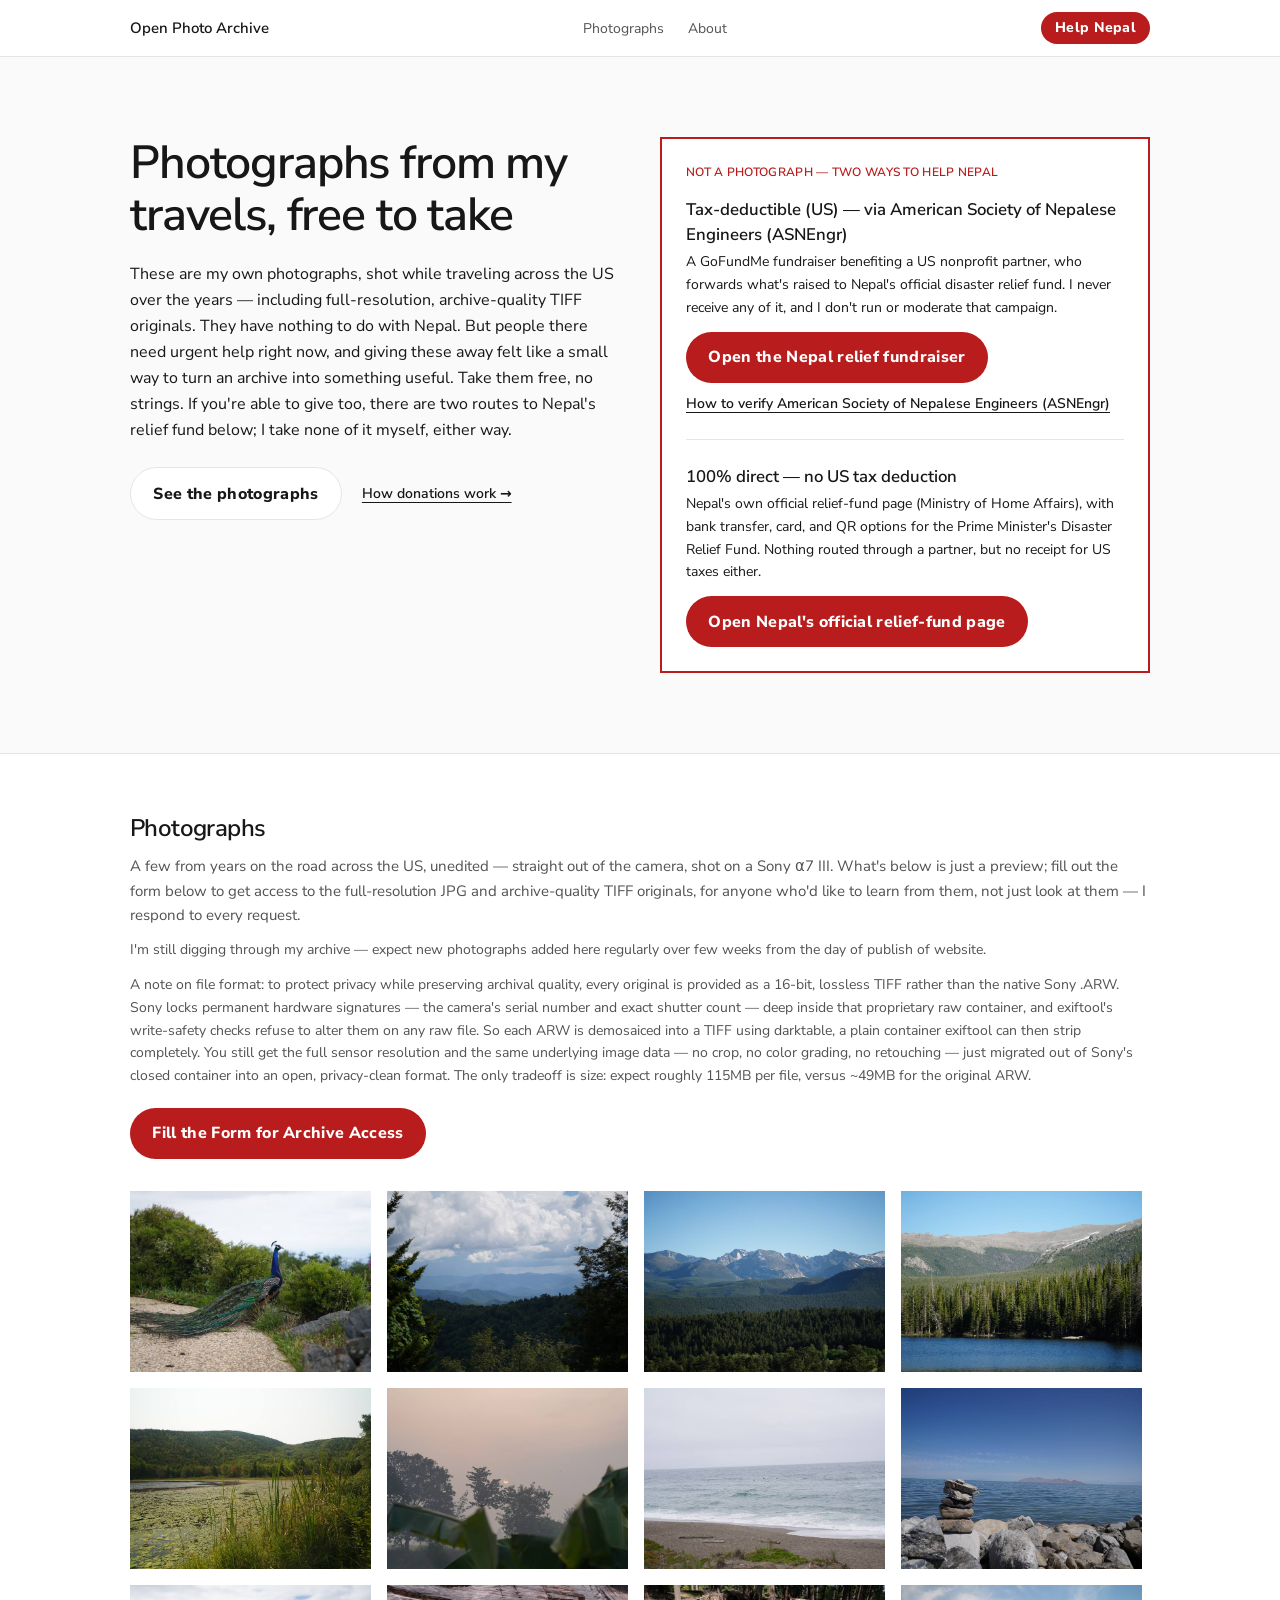
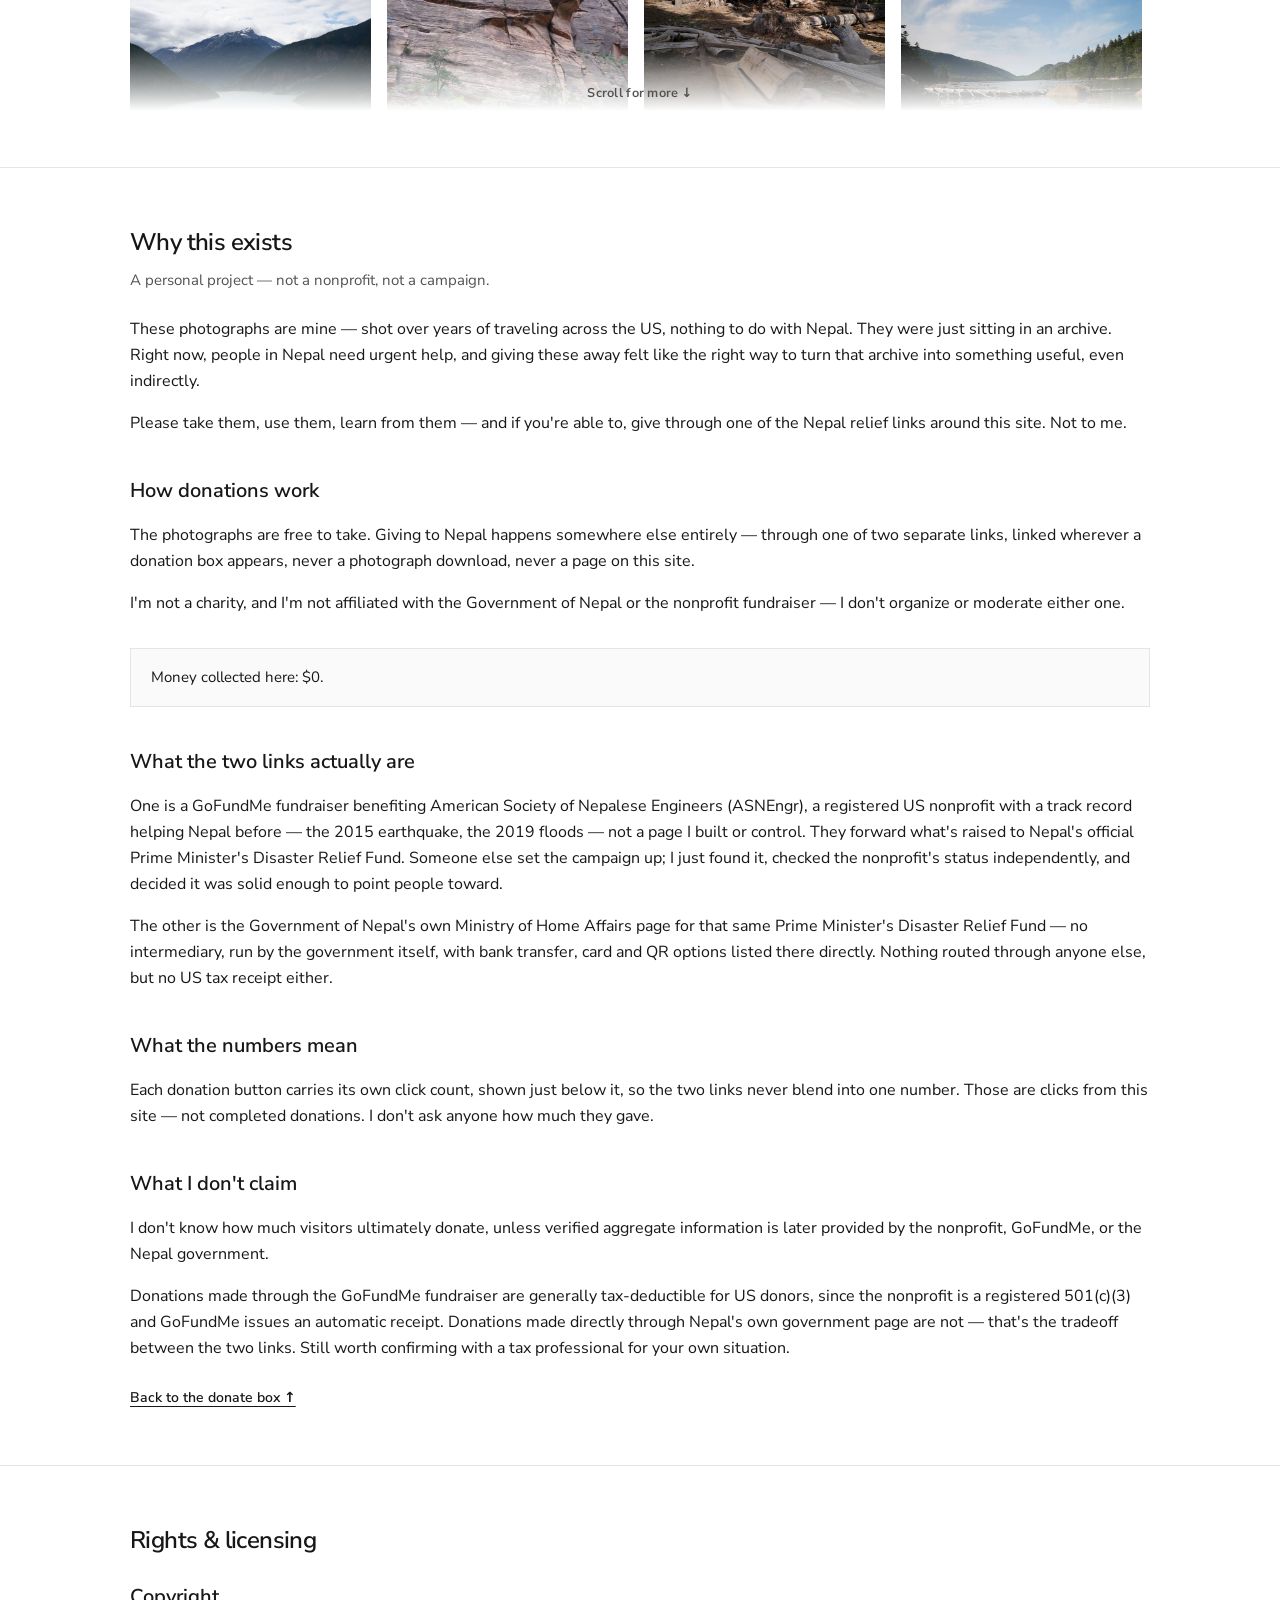
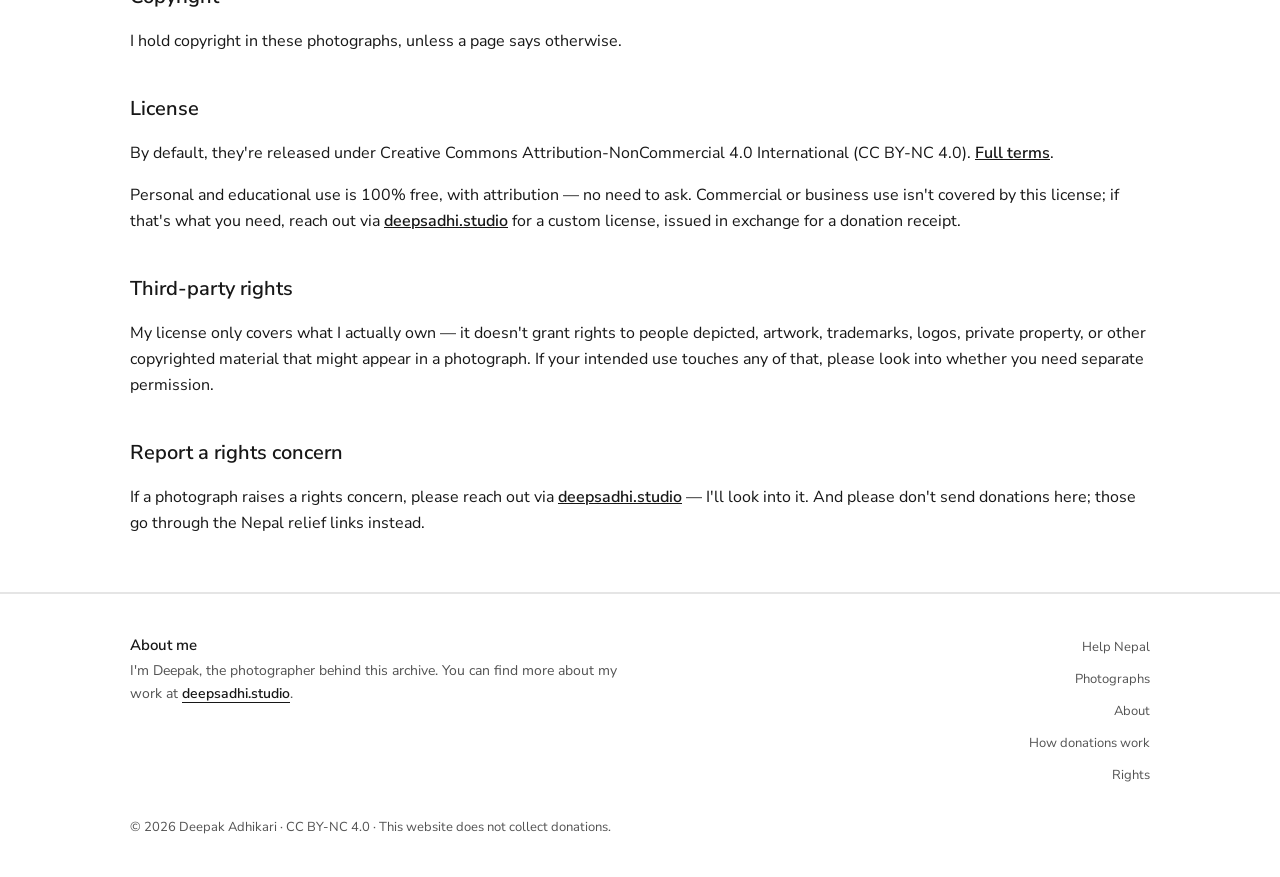
==== commit 1c50b3d8: "Add more photos" ====
--- a/index.html
+++ b/index.html
@@ -1 +1 @@
-<!DOCTYPE html><html lang="en"><head><meta charSet="utf-8"/><meta name="viewport" content="width=device-width, initial-scale=1"/><link rel="preload" as="image" href="/assets/dsc00266-CC9me1DS.jpg" fetchPriority="high"/><link rel="stylesheet" href="/assets/styles-7Bn9Q4KB.css" data-precedence="default"/><link rel="stylesheet" href="https://fonts.googleapis.com/css2?family=Fraunces:opsz,wght@9..144,500;9..144,600;9..144,700&amp;family=Nunito+Sans:wght@400;600;700;800&amp;display=swap" data-precedence="default"/><script data-goatcounter="https://stats.deepsadhi.studio/count" data-goatcounter-settings="{&quot;no_onload&quot;: true}" async="" src="https://gc.zgo.at/count.js"></script><title>Open Photo Archive — Photos from years traveling the US, free to take — donations go to Nepal relief elsewhere.</title><meta name="author" content="Deepak Adhikari"/><meta property="og:site_name" content="Open Photo Archive"/><meta property="og:type" content="website"/><meta name="description" content="A photographer&#x27;s personal archive of US travel photos, given away free — JPG and archive-quality 16-bit TIFF files. Donations go through outside links, never through this site."/><meta property="og:title" content="Open Photo Archive — Photos from years traveling the US, free to take — donations go to Nepal relief elsewhere."/><meta property="og:description" content="A photographer&#x27;s personal archive of US travel photos, given away free — JPG and archive-quality 16-bit TIFF files. Donations go through outside links, never through this site."/><meta property="og:url" content="https://open-photo-archive.github.io/"/><meta name="twitter:title" content="Open Photo Archive — Photos from years traveling the US, free to take — donations go to Nepal relief elsewhere."/><meta name="twitter:description" content="A photographer&#x27;s personal archive of US travel photos, given away free — JPG and archive-quality 16-bit TIFF files. Donations go through outside links, never through this site."/><link rel="modulepreload" href="/assets/index-B3FuI2Aa.js"/><link rel="modulepreload" href="/assets/routes-Cteqix5T.js"/><link rel="icon" href="/favicon.svg" type="image/svg+xml"/><link rel="icon" href="/favicon.ico" type="image/x-icon"/><link rel="apple-touch-icon" href="/apple-touch-icon.png"/><link rel="preconnect" href="https://fonts.googleapis.com"/><link rel="preconnect" href="https://fonts.gstatic.com" crossorigin="anonymous"/><link rel="canonical" href="https://open-photo-archive.github.io/"/><script type="application/ld+json">{"@context":"https://schema.org","@type":"WebSite","name":"Open Photo Archive","description":"A photographer's personal archive released free of charge, encouraging donations to Nepal disaster relief through a vetted nonprofit partner. This site never collects donations itself."}</script></head><body><a href="#main" class="label-meta sr-only focus:not-sr-only focus:absolute focus:top-2 focus:left-2 focus:z-50 focus:bg-ink focus:px-4 focus:py-2 focus:text-paper">Skip to content</a><header class="sticky top-0 z-40 border-b border-line bg-white"><nav aria-label="Primary" class="mx-auto flex h-14 max-w-[1100px] items-center justify-between px-6 md:px-10"><a class="text-[15px] font-semibold text-ink hover:text-rust active" href="/" data-status="active" aria-current="page">Open Photo Archive</a><div class="hidden items-center gap-6 md:flex"><button type="button" class="cursor-pointer text-[14px] text-stone hover:text-ink">Photographs</button><button type="button" class="cursor-pointer text-[14px] text-stone hover:text-ink">About</button></div><div class="flex items-center gap-3"><button type="button" class="cursor-pointer btn-cause !px-3.5 !py-1.5 text-sm">Help Nepal</button><button type="button" class="text-[14px] text-stone md:hidden" aria-expanded="false" aria-controls="mobile-nav">Menu</button></div></nav></header><main id="main"><!--$--><section class="border-b border-line bg-muted"><div class="mx-auto max-w-[1100px] px-6 py-14 md:grid md:grid-cols-2 md:items-start md:gap-10 md:px-10 md:py-20"><div><h1 class="max-w-[20ch] text-[2.15rem] leading-[1.12] font-semibold tracking-tight text-ink md:text-[2.9rem]">Photographs from my travels, free to take</h1><p class="mt-5 max-w-[54ch] text-[16px] leading-relaxed text-ink">These are my own photographs, shot while traveling across the US over the years — including full-resolution, archive-quality TIFF originals. They have nothing to do with Nepal. But people there need urgent help right now, and giving these away felt like a small way to turn an archive into something useful. Take them free, no strings. If you&#x27;re able to give too, there are two routes to Nepal&#x27;s relief fund below; I take none of it myself, either way.</p><div class="mt-6 flex flex-wrap items-center gap-x-5 gap-y-2"><button type="button" class="cursor-pointer btn-soft">See the photographs</button><button type="button" class="cursor-pointer text-sm font-semibold text-ink underline underline-offset-4 hover:text-rust">How donations work →</button></div></div><div id="donate" class="mt-8 md:mt-0"><aside class="max-w-[36rem] border-2 border-rust bg-white p-6"><p class="text-[12px] font-semibold tracking-wide text-rust uppercase">Not a photograph — two ways to help Nepal</p><div class="mt-4"><p class="text-[1.05rem] font-semibold text-ink">Tax-deductible (US) — via <!-- -->American Society of Nepalese Engineers (ASNEngr)</p><p class="mt-1 text-[14px] leading-relaxed text-ink">A GoFundMe fundraiser benefiting a US nonprofit partner, who forwards what&#x27;s raised to Nepal&#x27;s official disaster relief fund. I never receive any of it, and I don&#x27;t run or moderate that campaign.</p><div class="mt-3"><a href="https://www.gofundme.com/f/emergency-relief-for-nepal-flood-victims-6dban" target="_blank" rel="noopener noreferrer external" class="btn-cause">Open the Nepal relief fundraiser</a></div><div class="mt-2"><a href="https://app.candid.org/profile/8928964/american-society-of-nepalese-engineers-26-1355857" target="_blank" rel="noopener noreferrer external" class="text-sm font-semibold text-ink underline underline-offset-4 hover:text-rust">How to verify <!-- -->American Society of Nepalese Engineers (ASNEngr)</a></div></div><div class="mt-6 border-t border-line pt-6"><p class="text-[1.05rem] font-semibold text-ink">100% direct — no US tax deduction</p><p class="mt-1 text-[14px] leading-relaxed text-ink">Nepal&#x27;s own official relief-fund page (Ministry of Home Affairs), with bank transfer, card, and QR options for the Prime Minister&#x27;s Disaster Relief Fund. Nothing routed through a partner, but no receipt for US taxes either.</p><div class="mt-3"><a href="https://moha.gov.np/en/post/ha-ra-tha-ka-apa-l-11" target="_blank" rel="noopener noreferrer external" class="btn-cause">Open Nepal&#x27;s official relief-fund page</a></div></div></aside></div></div></section><section aria-labelledby="featured" class="border-b border-line"><div class="mx-auto max-w-[1100px] px-6 py-12 md:px-10 md:py-14"><h2 id="featured" class="text-[1.5rem] font-semibold tracking-tight text-ink">Photographs</h2><p class="mt-2 text-[15px] leading-relaxed text-stone">A few from years on the road across the US, unedited — straight out of the camera, shot on a Sony α7 III. What&#x27;s below is just a preview; fill out the form below to get access to the full-resolution JPG and archive-quality TIFF originals, for anyone who&#x27;d like to learn from them, not just look at them — I respond to every request.</p><p class="mt-3 text-[14px] leading-relaxed text-stone">I&#x27;m still digging through my archive — expect new photographs added here regularly over few weeks from the day of publish of website.</p><p class="mt-3 text-[14px] leading-relaxed text-stone">A note on file format: to protect privacy while preserving archival quality, every original is provided as a 16-bit, lossless TIFF rather than the native Sony .ARW. Sony locks permanent hardware signatures — the camera&#x27;s serial number and exact shutter count — deep inside that proprietary raw container, and exiftool&#x27;s write-safety checks refuse to alter them on any raw file. So each ARW is demosaiced into a TIFF using darktable, a plain container exiftool can then strip completely. You still get the full sensor resolution and the same underlying image data — no crop, no color grading, no retouching — just migrated out of Sony&#x27;s closed container into an open, privacy-clean format. The only tradeoff is size: expect roughly 115MB per file, versus ~49MB for the original ARW.</p><div class="mt-5"><a href="https://docs.google.com/forms/d/e/1FAIpQLSfJBq8rXw5TAi0hprr8Ozc_c4JbpYIDUIN0Jnt0QtWC_ycRAQ/viewform" target="_blank" rel="noopener noreferrer external" class="btn-cause">Fill the Form for Archive Access</a></div><div class="relative mt-8"><div class="scrollbar-always-visible grid max-h-[520px] grid-cols-2 gap-4 overflow-y-auto pr-2 md:grid-cols-4"><img src="/assets/dsc00266-CC9me1DS.jpg" alt="" loading="eager" fetchPriority="high" decoding="async" class="aspect-[4/3] w-full bg-muted object-cover"/><div class="aspect-[4/3] w-full bg-muted" aria-hidden="true"></div><div class="aspect-[4/3] w-full bg-muted" aria-hidden="true"></div><div class="aspect-[4/3] w-full bg-muted" aria-hidden="true"></div><div class="aspect-[4/3] w-full bg-muted" aria-hidden="true"></div><div class="aspect-[4/3] w-full bg-muted" aria-hidden="true"></div><div class="aspect-[4/3] w-full bg-muted" aria-hidden="true"></div><div class="aspect-[4/3] w-full bg-muted" aria-hidden="true"></div><div class="aspect-[4/3] w-full bg-muted" aria-hidden="true"></div><div class="aspect-[4/3] w-full bg-muted" aria-hidden="true"></div><div class="aspect-[4/3] w-full bg-muted" aria-hidden="true"></div><div class="aspect-[4/3] w-full bg-muted" aria-hidden="true"></div><div class="aspect-[4/3] w-full bg-muted" aria-hidden="true"></div><div class="aspect-[4/3] w-full bg-muted" aria-hidden="true"></div><div class="aspect-[4/3] w-full bg-muted" aria-hidden="true"></div><div class="aspect-[4/3] w-full bg-muted" aria-hidden="true"></div><div class="aspect-[4/3] w-full bg-muted" aria-hidden="true"></div><div class="aspect-[4/3] w-full bg-muted" aria-hidden="true"></div><div class="aspect-[4/3] w-full bg-muted" aria-hidden="true"></div><div class="aspect-[4/3] w-full bg-muted" aria-hidden="true"></div><div class="aspect-[4/3] w-full bg-muted" aria-hidden="true"></div><div class="aspect-[4/3] w-full bg-muted" aria-hidden="true"></div><div class="aspect-[4/3] w-full bg-muted" aria-hidden="true"></div><div class="aspect-[4/3] w-full bg-muted" aria-hidden="true"></div><div class="aspect-[4/3] w-full bg-muted" aria-hidden="true"></div><div class="aspect-[4/3] w-full bg-muted" aria-hidden="true"></div><div class="aspect-[4/3] w-full bg-muted" aria-hidden="true"></div><div class="aspect-[4/3] w-full bg-muted" aria-hidden="true"></div><div class="aspect-[4/3] w-full bg-muted" aria-hidden="true"></div><div class="aspect-[4/3] w-full bg-muted" aria-hidden="true"></div><div class="aspect-[4/3] w-full bg-muted" aria-hidden="true"></div><div class="aspect-[4/3] w-full bg-muted" aria-hidden="true"></div><div class="aspect-[4/3] w-full bg-muted" aria-hidden="true"></div><div class="aspect-[4/3] w-full bg-muted" aria-hidden="true"></div><div class="aspect-[4/3] w-full bg-muted" aria-hidden="true"></div><div class="aspect-[4/3] w-full bg-muted" aria-hidden="true"></div><div class="aspect-[4/3] w-full bg-muted" aria-hidden="true"></div><div class="aspect-[4/3] w-full bg-muted" aria-hidden="true"></div><div class="aspect-[4/3] w-full bg-muted" aria-hidden="true"></div><div class="aspect-[4/3] w-full bg-muted" aria-hidden="true"></div><div class="aspect-[4/3] w-full bg-muted" aria-hidden="true"></div><div class="aspect-[4/3] w-full bg-muted" aria-hidden="true"></div><div class="aspect-[4/3] w-full bg-muted" aria-hidden="true"></div><div class="aspect-[4/3] w-full bg-muted" aria-hidden="true"></div><div class="aspect-[4/3] w-full bg-muted" aria-hidden="true"></div><div class="aspect-[4/3] w-full bg-muted" aria-hidden="true"></div><div class="aspect-[4/3] w-full bg-muted" aria-hidden="true"></div><div class="aspect-[4/3] w-full bg-muted" aria-hidden="true"></div><div class="aspect-[4/3] w-full bg-muted" aria-hidden="true"></div><div class="aspect-[4/3] w-full bg-muted" aria-hidden="true"></div><div class="aspect-[4/3] w-full bg-muted" aria-hidden="true"></div><div class="aspect-[4/3] w-full bg-muted" aria-hidden="true"></div><div class="aspect-[4/3] w-full bg-muted" aria-hidden="true"></div><div class="aspect-[4/3] w-full bg-muted" aria-hidden="true"></div><div class="aspect-[4/3] w-full bg-muted" aria-hidden="true"></div></div></div></div></section><section id="about" class="border-b border-line"><div class="mx-auto max-w-[1100px] px-6 py-12 md:px-10 md:py-14"><h2 class="text-[1.5rem] font-semibold tracking-tight text-ink">Why this exists</h2><p class="mt-2 max-w-[54ch] text-[15px] leading-relaxed text-stone">A personal project — not a nonprofit, not a campaign.</p><div class="mt-6"><p class="mt-4 text-[16px] leading-relaxed text-ink">These photographs are mine — shot over years of traveling across the US, nothing to do with Nepal. They were just sitting in an archive. Right now, people in Nepal need urgent help, and giving these away felt like the right way to turn that archive into something useful, even indirectly.</p><p class="mt-4 text-[16px] leading-relaxed text-ink">Please take them, use them, learn from them — and if you&#x27;re able to, give through one of the Nepal relief links around this site. Not to me.</p><h2 id="how-donations-work" class="mt-10 text-[1.25rem] font-semibold text-ink first:mt-0">How donations work</h2><p class="mt-4 text-[16px] leading-relaxed text-ink">The photographs are free to take. Giving to Nepal happens somewhere else entirely — through one of two separate links, linked wherever a donation box appears, never a photograph download, never a page on this site.</p><p class="mt-4 text-[16px] leading-relaxed text-ink">I&#x27;m not a charity, and I&#x27;m not affiliated with the Government of Nepal or the nonprofit fundraiser — I don&#x27;t organize or moderate either one.</p><p class="mt-8 border border-line bg-muted px-5 py-4 text-[15px] leading-relaxed text-ink">Money collected here: $0.</p><h2 class="mt-10 text-[1.25rem] font-semibold text-ink first:mt-0">What the two links actually are</h2><p class="mt-4 text-[16px] leading-relaxed text-ink">One is a GoFundMe fundraiser benefiting <!-- -->American Society of Nepalese Engineers (ASNEngr)<!-- -->, a registered US nonprofit with a track record helping Nepal before — the 2015 earthquake, the 2019 floods — not a page I built or control. They forward what&#x27;s raised to Nepal&#x27;s official Prime Minister&#x27;s Disaster Relief Fund. Someone else set the campaign up; I just found it, checked the nonprofit&#x27;s status independently, and decided it was solid enough to point people toward.</p><p class="mt-4 text-[16px] leading-relaxed text-ink">The other is the Government of Nepal&#x27;s own Ministry of Home Affairs page for that same Prime Minister&#x27;s Disaster Relief Fund — no intermediary, run by the government itself, with bank transfer, card and QR options listed there directly. Nothing routed through anyone else, but no US tax receipt either.</p><h2 class="mt-10 text-[1.25rem] font-semibold text-ink first:mt-0">What the numbers mean</h2><p class="mt-4 text-[16px] leading-relaxed text-ink">Each donation button carries its own click count, shown just below it, so the two links never blend into one number. Those are clicks from this site — not completed donations. I don&#x27;t ask anyone how much they gave.</p><h2 class="mt-10 text-[1.25rem] font-semibold text-ink first:mt-0">What I don&#x27;t claim</h2><p class="mt-4 text-[16px] leading-relaxed text-ink">I don&#x27;t know how much visitors ultimately donate, unless verified aggregate information is later provided by the nonprofit, GoFundMe, or the Nepal government.</p><p class="mt-4 text-[16px] leading-relaxed text-ink">Donations made through the GoFundMe fundraiser are generally tax-deductible for US donors, since the nonprofit is a registered 501(c)(3) and GoFundMe issues an automatic receipt. Donations made directly through Nepal&#x27;s own government page are not — that&#x27;s the tradeoff between the two links. Still worth confirming with a tax professional for your own situation.</p><p class="mt-6"><button type="button" class="cursor-pointer text-sm font-semibold text-ink underline underline-offset-4 hover:text-rust">Back to the donate box ↑</button></p></div></div></section><section id="rights" class="border-b border-line"><div class="mx-auto max-w-[1100px] px-6 py-12 md:px-10 md:py-14"><h2 class="text-[1.5rem] font-semibold tracking-tight text-ink">Rights &amp; licensing</h2><div class="mt-6"><h2 class="mt-10 text-[1.25rem] font-semibold text-ink first:mt-0">Copyright</h2><p class="mt-4 text-[16px] leading-relaxed text-ink">I hold copyright in these photographs, unless a page says otherwise.</p><h2 class="mt-10 text-[1.25rem] font-semibold text-ink first:mt-0">License</h2><p class="mt-4 text-[16px] leading-relaxed text-ink">By default, they&#x27;re released under <!-- -->Creative Commons Attribution-NonCommercial 4.0 International<!-- --> (<!-- -->CC BY-NC 4.0<!-- -->).<!-- --> <a href="https://creativecommons.org/licenses/by-nc/4.0/" target="_blank" rel="noopener noreferrer" class="font-semibold underline hover:text-rust">Full terms</a>.</p><p class="mt-4 text-[16px] leading-relaxed text-ink">Personal and educational use is 100% free, with attribution — no need to ask. Commercial or business use isn&#x27;t covered by this license; if that&#x27;s what you need, reach out via<!-- --> <a href="https://deepsadhi.studio" target="_blank" rel="noopener noreferrer" class="font-semibold underline hover:text-rust">deepsadhi.studio</a> <!-- -->for a custom license, issued in exchange for a donation receipt.</p><h2 class="mt-10 text-[1.25rem] font-semibold text-ink first:mt-0">Third-party rights</h2><p class="mt-4 text-[16px] leading-relaxed text-ink">My license only covers what I actually own — it doesn&#x27;t grant rights to people depicted, artwork, trademarks, logos, private property, or other copyrighted material that might appear in a photograph. If your intended use touches any of that, please look into whether you need separate permission.</p><h2 class="mt-10 text-[1.25rem] font-semibold text-ink first:mt-0">Report a rights concern</h2><p class="mt-4 text-[16px] leading-relaxed text-ink">If a photograph raises a rights concern, please reach out via<!-- --> <a href="https://deepsadhi.studio" target="_blank" rel="noopener noreferrer" class="font-semibold underline hover:text-rust">deepsadhi.studio</a> <!-- -->— I&#x27;ll look into it. And please don&#x27;t send donations here; those go through the Nepal relief links instead.</p></div></div></section><script>(function(a,f){let l;try{l=JSON.parse(sessionStorage.getItem(a)||"{}")}catch{return}const n=l?.[f||history.state?.__TSR_key];let c=!1;for(const t in n){const e=n[t],o=e?.scrollX,s=e?.scrollY;if(Number.isFinite(o)&&Number.isFinite(s)){if(t==="window")scrollTo(o,s),c=!0;else if(t)try{const r=document.querySelector(t);r&&(r.scrollLeft=o,r.scrollTop=s)}catch{}}}if(c)return;const i=location.hash.slice(1);if(i){const t=history.state?.__hashScrollIntoViewOptions??!0;if(t){const e=document.getElementById(i);e&&e.scrollIntoView(t)}return}scrollTo(0,0)})("tsr-scroll-restoration-v1_3");document.currentScript.remove()</script><!--/$--></main><footer class="border-t border-line bg-white"><div class="mx-auto max-w-[1100px] px-6 py-10 md:px-10"><div class="flex flex-col gap-6 md:flex-row md:items-start md:justify-between"><div class="md:w-1/2"><p class="text-[15px] font-semibold text-ink">About me</p><p class="mt-1 text-[14px] leading-relaxed text-stone">I&#x27;m <!-- -->Deepak<!-- -->, the photographer behind this archive. You can find more about my work at<!-- --> <a href="https://deepsadhi.studio" target="_blank" rel="noopener noreferrer" class="cursor-pointer font-semibold text-ink underline underline-offset-4 hover:text-rust">deepsadhi.studio</a>.</p></div><nav aria-label="Footer" class="shrink-0"><ul class="flex flex-col items-start gap-2 md:items-end"><li><button type="button" class="cursor-pointer cursor-pointer text-[13px] text-stone hover:text-ink">Help Nepal</button></li><li><button type="button" class="cursor-pointer cursor-pointer text-[13px] text-stone hover:text-ink">Photographs</button></li><li><button type="button" class="cursor-pointer cursor-pointer text-[13px] text-stone hover:text-ink">About</button></li><li><button type="button" class="cursor-pointer cursor-pointer text-[13px] text-stone hover:text-ink">How donations work</button></li><li><button type="button" class="cursor-pointer cursor-pointer text-[13px] text-stone hover:text-ink">Rights</button></li></ul></nav></div><p class="mt-8 text-[13px] text-stone">© <!-- -->2026<!-- --> <!-- -->Deepak Adhikari<!-- --> ·<!-- --> <!-- -->CC BY-NC 4.0<!-- --> · This website does not collect donations.</p></div></footer><script class="$tsr" id="$tsr-stream-barrier">(self.$R=self.$R||{})["tsr"]=[];self.$_TSR={h(){this.hydrated=!0,this.c()},e(){this.streamEnded=!0,this.c()},c(){this.hydrated&&this.streamEnded&&(delete self.$_TSR,delete self.$R.tsr)},p(e){this.initialized?e():this.buffer.push(e)},buffer:[]};$_TSR.router=($R=>$R[0]={manifest:$R[1]={routes:$R[2]={__root__:$R[3]={preloads:$R[4]=["/assets/index-B3FuI2Aa.js"],scripts:$R[5]=[$R[6]={attrs:$R[7]={type:"module",async:!0,src:"/assets/index-B3FuI2Aa.js"}}]},"/":$R[8]={preloads:$R[9]=["/assets/routes-Cteqix5T.js"]}}},matches:$R[10]=[$R[11]={i:"__root__ ",u:1788439656836,s:"success",ssr:!0},$R[12]={i:"  ",u:1788439656838,s:"success",ssr:!0}],lastMatchId:"  "})($R["tsr"]);$_TSR.e();document.currentScript.remove()</script><script type="module" async="" src="/assets/index-B3FuI2Aa.js"></script></body></html>+<!DOCTYPE html><html lang="en"><head><meta charSet="utf-8"/><meta name="viewport" content="width=device-width, initial-scale=1"/><link rel="preload" as="image" href="/assets/dsc00042-BzpynJp_.jpg" fetchPriority="high"/><link rel="stylesheet" href="/assets/styles-7Bn9Q4KB.css" data-precedence="default"/><link rel="stylesheet" href="https://fonts.googleapis.com/css2?family=Fraunces:opsz,wght@9..144,500;9..144,600;9..144,700&amp;family=Nunito+Sans:wght@400;600;700;800&amp;display=swap" data-precedence="default"/><script data-goatcounter="https://stats.deepsadhi.studio/count" data-goatcounter-settings="{&quot;no_onload&quot;: true}" async="" src="https://gc.zgo.at/count.js"></script><title>Open Photo Archive — Photos from years traveling the US, free to take — donations go to Nepal relief elsewhere.</title><meta name="author" content="Deepak Adhikari"/><meta property="og:site_name" content="Open Photo Archive"/><meta property="og:type" content="website"/><meta name="description" content="A photographer&#x27;s personal archive of US travel photos, given away free — JPG and archive-quality 16-bit TIFF files. Donations go through outside links, never through this site."/><meta property="og:title" content="Open Photo Archive — Photos from years traveling the US, free to take — donations go to Nepal relief elsewhere."/><meta property="og:description" content="A photographer&#x27;s personal archive of US travel photos, given away free — JPG and archive-quality 16-bit TIFF files. Donations go through outside links, never through this site."/><meta property="og:url" content="https://open-photo-archive.github.io/"/><meta name="twitter:title" content="Open Photo Archive — Photos from years traveling the US, free to take — donations go to Nepal relief elsewhere."/><meta name="twitter:description" content="A photographer&#x27;s personal archive of US travel photos, given away free — JPG and archive-quality 16-bit TIFF files. Donations go through outside links, never through this site."/><link rel="modulepreload" href="/assets/index-C55psET6.js"/><link rel="modulepreload" href="/assets/routes-CwGk99Ga.js"/><link rel="icon" href="/favicon.svg" type="image/svg+xml"/><link rel="icon" href="/favicon.ico" type="image/x-icon"/><link rel="apple-touch-icon" href="/apple-touch-icon.png"/><link rel="preconnect" href="https://fonts.googleapis.com"/><link rel="preconnect" href="https://fonts.gstatic.com" crossorigin="anonymous"/><link rel="canonical" href="https://open-photo-archive.github.io/"/><script type="application/ld+json">{"@context":"https://schema.org","@type":"WebSite","name":"Open Photo Archive","description":"A photographer's personal archive released free of charge, encouraging donations to Nepal disaster relief through a vetted nonprofit partner. This site never collects donations itself."}</script></head><body><a href="#main" class="label-meta sr-only focus:not-sr-only focus:absolute focus:top-2 focus:left-2 focus:z-50 focus:bg-ink focus:px-4 focus:py-2 focus:text-paper">Skip to content</a><header class="sticky top-0 z-40 border-b border-line bg-white"><nav aria-label="Primary" class="mx-auto flex h-14 max-w-[1100px] items-center justify-between px-6 md:px-10"><a class="text-[15px] font-semibold text-ink hover:text-rust active" href="/" data-status="active" aria-current="page">Open Photo Archive</a><div class="hidden items-center gap-6 md:flex"><button type="button" class="cursor-pointer text-[14px] text-stone hover:text-ink">Photographs</button><button type="button" class="cursor-pointer text-[14px] text-stone hover:text-ink">About</button></div><div class="flex items-center gap-3"><button type="button" class="cursor-pointer btn-cause !px-3.5 !py-1.5 text-sm">Help Nepal</button><button type="button" class="text-[14px] text-stone md:hidden" aria-expanded="false" aria-controls="mobile-nav">Menu</button></div></nav></header><main id="main"><!--$--><section class="border-b border-line bg-muted"><div class="mx-auto max-w-[1100px] px-6 py-14 md:grid md:grid-cols-2 md:items-start md:gap-10 md:px-10 md:py-20"><div><h1 class="max-w-[20ch] text-[2.15rem] leading-[1.12] font-semibold tracking-tight text-ink md:text-[2.9rem]">Photographs from my travels, free to take</h1><p class="mt-5 max-w-[54ch] text-[16px] leading-relaxed text-ink">These are my own photographs, shot while traveling across the US over the years — including full-resolution, archive-quality TIFF originals. They have nothing to do with Nepal. But people there need urgent help right now, and giving these away felt like a small way to turn an archive into something useful. Take them free, no strings. If you&#x27;re able to give too, there are two routes to Nepal&#x27;s relief fund below; I take none of it myself, either way.</p><div class="mt-6 flex flex-wrap items-center gap-x-5 gap-y-2"><button type="button" class="cursor-pointer btn-soft">See the photographs</button><button type="button" class="cursor-pointer text-sm font-semibold text-ink underline underline-offset-4 hover:text-rust">How donations work →</button></div></div><div id="donate" class="mt-8 md:mt-0"><aside class="max-w-[36rem] border-2 border-rust bg-white p-6"><p class="text-[12px] font-semibold tracking-wide text-rust uppercase">Not a photograph — two ways to help Nepal</p><div class="mt-4"><p class="text-[1.05rem] font-semibold text-ink">Tax-deductible (US) — via <!-- -->American Society of Nepalese Engineers (ASNEngr)</p><p class="mt-1 text-[14px] leading-relaxed text-ink">A GoFundMe fundraiser benefiting a US nonprofit partner, who forwards what&#x27;s raised to Nepal&#x27;s official disaster relief fund. I never receive any of it, and I don&#x27;t run or moderate that campaign.</p><div class="mt-3"><a href="https://www.gofundme.com/f/emergency-relief-for-nepal-flood-victims-6dban" target="_blank" rel="noopener noreferrer external" class="btn-cause">Open the Nepal relief fundraiser</a></div><div class="mt-2"><a href="https://app.candid.org/profile/8928964/american-society-of-nepalese-engineers-26-1355857" target="_blank" rel="noopener noreferrer external" class="text-sm font-semibold text-ink underline underline-offset-4 hover:text-rust">How to verify <!-- -->American Society of Nepalese Engineers (ASNEngr)</a></div></div><div class="mt-6 border-t border-line pt-6"><p class="text-[1.05rem] font-semibold text-ink">100% direct — no US tax deduction</p><p class="mt-1 text-[14px] leading-relaxed text-ink">Nepal&#x27;s own official relief-fund page (Ministry of Home Affairs), with bank transfer, card, and QR options for the Prime Minister&#x27;s Disaster Relief Fund. Nothing routed through a partner, but no receipt for US taxes either.</p><div class="mt-3"><a href="https://moha.gov.np/en/post/ha-ra-tha-ka-apa-l-11" target="_blank" rel="noopener noreferrer external" class="btn-cause">Open Nepal&#x27;s official relief-fund page</a></div></div></aside></div></div></section><section aria-labelledby="featured" class="border-b border-line"><div class="mx-auto max-w-[1100px] px-6 py-12 md:px-10 md:py-14"><h2 id="featured" class="text-[1.5rem] font-semibold tracking-tight text-ink">Photographs</h2><p class="mt-2 text-[15px] leading-relaxed text-stone">A few from years on the road across the US, unedited — straight out of the camera, shot on a Sony α7 III. What&#x27;s below is just a preview; fill out the form below to get access to the full-resolution JPG and archive-quality TIFF originals, for anyone who&#x27;d like to learn from them, not just look at them — I respond to every request.</p><p class="mt-3 text-[14px] leading-relaxed text-stone">I&#x27;m still digging through my archive — expect new photographs added here regularly over few weeks from the day of publish of website.</p><p class="mt-3 text-[14px] leading-relaxed text-stone">A note on file format: to protect privacy while preserving archival quality, every original is provided as a 16-bit, lossless TIFF rather than the native Sony .ARW. Sony locks permanent hardware signatures — the camera&#x27;s serial number and exact shutter count — deep inside that proprietary raw container, and exiftool&#x27;s write-safety checks refuse to alter them on any raw file. So each ARW is demosaiced into a TIFF using darktable, a plain container exiftool can then strip completely. You still get the full sensor resolution and the same underlying image data — no crop, no color grading, no retouching — just migrated out of Sony&#x27;s closed container into an open, privacy-clean format. The only tradeoff is size: expect roughly 115MB per file, versus ~49MB for the original ARW.</p><div class="mt-5"><a href="https://docs.google.com/forms/d/e/1FAIpQLSfJBq8rXw5TAi0hprr8Ozc_c4JbpYIDUIN0Jnt0QtWC_ycRAQ/viewform" target="_blank" rel="noopener noreferrer external" class="btn-cause">Fill the Form for Archive Access</a></div><div class="relative mt-8"><div class="scrollbar-always-visible grid max-h-[520px] grid-cols-2 gap-4 overflow-y-auto pr-2 md:grid-cols-4"><img src="/assets/dsc00042-BzpynJp_.jpg" alt="" loading="eager" fetchPriority="high" decoding="async" class="aspect-[4/3] w-full bg-muted object-cover"/><div class="aspect-[4/3] w-full bg-muted" aria-hidden="true"></div><div class="aspect-[4/3] w-full bg-muted" aria-hidden="true"></div><div class="aspect-[4/3] w-full bg-muted" aria-hidden="true"></div><div class="aspect-[4/3] w-full bg-muted" aria-hidden="true"></div><div class="aspect-[4/3] w-full bg-muted" aria-hidden="true"></div><div class="aspect-[4/3] w-full bg-muted" aria-hidden="true"></div><div class="aspect-[4/3] w-full bg-muted" aria-hidden="true"></div><div class="aspect-[4/3] w-full bg-muted" aria-hidden="true"></div><div class="aspect-[4/3] w-full bg-muted" aria-hidden="true"></div><div class="aspect-[4/3] w-full bg-muted" aria-hidden="true"></div><div class="aspect-[4/3] w-full bg-muted" aria-hidden="true"></div><div class="aspect-[4/3] w-full bg-muted" aria-hidden="true"></div><div class="aspect-[4/3] w-full bg-muted" aria-hidden="true"></div><div class="aspect-[4/3] w-full bg-muted" aria-hidden="true"></div><div class="aspect-[4/3] w-full bg-muted" aria-hidden="true"></div><div class="aspect-[4/3] w-full bg-muted" aria-hidden="true"></div><div class="aspect-[4/3] w-full bg-muted" aria-hidden="true"></div><div class="aspect-[4/3] w-full bg-muted" aria-hidden="true"></div><div class="aspect-[4/3] w-full bg-muted" aria-hidden="true"></div><div class="aspect-[4/3] w-full bg-muted" aria-hidden="true"></div><div class="aspect-[4/3] w-full bg-muted" aria-hidden="true"></div><div class="aspect-[4/3] w-full bg-muted" aria-hidden="true"></div><div class="aspect-[4/3] w-full bg-muted" aria-hidden="true"></div><div class="aspect-[4/3] w-full bg-muted" aria-hidden="true"></div><div class="aspect-[4/3] w-full bg-muted" aria-hidden="true"></div><div class="aspect-[4/3] w-full bg-muted" aria-hidden="true"></div><div class="aspect-[4/3] w-full bg-muted" aria-hidden="true"></div><div class="aspect-[4/3] w-full bg-muted" aria-hidden="true"></div><div class="aspect-[4/3] w-full bg-muted" aria-hidden="true"></div><div class="aspect-[4/3] w-full bg-muted" aria-hidden="true"></div><div class="aspect-[4/3] w-full bg-muted" aria-hidden="true"></div><div class="aspect-[4/3] w-full bg-muted" aria-hidden="true"></div><div class="aspect-[4/3] w-full bg-muted" aria-hidden="true"></div><div class="aspect-[4/3] w-full bg-muted" aria-hidden="true"></div><div class="aspect-[4/3] w-full bg-muted" aria-hidden="true"></div><div class="aspect-[4/3] w-full bg-muted" aria-hidden="true"></div><div class="aspect-[4/3] w-full bg-muted" aria-hidden="true"></div><div class="aspect-[4/3] w-full bg-muted" aria-hidden="true"></div><div class="aspect-[4/3] w-full bg-muted" aria-hidden="true"></div><div class="aspect-[4/3] w-full bg-muted" aria-hidden="true"></div><div class="aspect-[4/3] w-full bg-muted" aria-hidden="true"></div><div class="aspect-[4/3] w-full bg-muted" aria-hidden="true"></div><div class="aspect-[4/3] w-full bg-muted" aria-hidden="true"></div><div class="aspect-[4/3] w-full bg-muted" aria-hidden="true"></div><div class="aspect-[4/3] w-full bg-muted" aria-hidden="true"></div><div class="aspect-[4/3] w-full bg-muted" aria-hidden="true"></div><div class="aspect-[4/3] w-full bg-muted" aria-hidden="true"></div><div class="aspect-[4/3] w-full bg-muted" aria-hidden="true"></div><div class="aspect-[4/3] w-full bg-muted" aria-hidden="true"></div><div class="aspect-[4/3] w-full bg-muted" aria-hidden="true"></div><div class="aspect-[4/3] w-full bg-muted" aria-hidden="true"></div><div class="aspect-[4/3] w-full bg-muted" aria-hidden="true"></div><div class="aspect-[4/3] w-full bg-muted" aria-hidden="true"></div><div class="aspect-[4/3] w-full bg-muted" aria-hidden="true"></div><div class="aspect-[4/3] w-full bg-muted" aria-hidden="true"></div><div class="aspect-[4/3] w-full bg-muted" aria-hidden="true"></div><div class="aspect-[4/3] w-full bg-muted" aria-hidden="true"></div><div class="aspect-[4/3] w-full bg-muted" aria-hidden="true"></div><div class="aspect-[4/3] w-full bg-muted" aria-hidden="true"></div></div></div></div></section><section id="about" class="border-b border-line"><div class="mx-auto max-w-[1100px] px-6 py-12 md:px-10 md:py-14"><h2 class="text-[1.5rem] font-semibold tracking-tight text-ink">Why this exists</h2><p class="mt-2 max-w-[54ch] text-[15px] leading-relaxed text-stone">A personal project — not a nonprofit, not a campaign.</p><div class="mt-6"><p class="mt-4 text-[16px] leading-relaxed text-ink">These photographs are mine — shot over years of traveling across the US, nothing to do with Nepal. They were just sitting in an archive. Right now, people in Nepal need urgent help, and giving these away felt like the right way to turn that archive into something useful, even indirectly.</p><p class="mt-4 text-[16px] leading-relaxed text-ink">Please take them, use them, learn from them — and if you&#x27;re able to, give through one of the Nepal relief links around this site. Not to me.</p><h2 id="how-donations-work" class="mt-10 text-[1.25rem] font-semibold text-ink first:mt-0">How donations work</h2><p class="mt-4 text-[16px] leading-relaxed text-ink">The photographs are free to take. Giving to Nepal happens somewhere else entirely — through one of two separate links, linked wherever a donation box appears, never a photograph download, never a page on this site.</p><p class="mt-4 text-[16px] leading-relaxed text-ink">I&#x27;m not a charity, and I&#x27;m not affiliated with the Government of Nepal or the nonprofit fundraiser — I don&#x27;t organize or moderate either one.</p><p class="mt-8 border border-line bg-muted px-5 py-4 text-[15px] leading-relaxed text-ink">Money collected here: $0.</p><h2 class="mt-10 text-[1.25rem] font-semibold text-ink first:mt-0">What the two links actually are</h2><p class="mt-4 text-[16px] leading-relaxed text-ink">One is a GoFundMe fundraiser benefiting <!-- -->American Society of Nepalese Engineers (ASNEngr)<!-- -->, a registered US nonprofit with a track record helping Nepal before — the 2015 earthquake, the 2019 floods — not a page I built or control. They forward what&#x27;s raised to Nepal&#x27;s official Prime Minister&#x27;s Disaster Relief Fund. Someone else set the campaign up; I just found it, checked the nonprofit&#x27;s status independently, and decided it was solid enough to point people toward.</p><p class="mt-4 text-[16px] leading-relaxed text-ink">The other is the Government of Nepal&#x27;s own Ministry of Home Affairs page for that same Prime Minister&#x27;s Disaster Relief Fund — no intermediary, run by the government itself, with bank transfer, card and QR options listed there directly. Nothing routed through anyone else, but no US tax receipt either.</p><h2 class="mt-10 text-[1.25rem] font-semibold text-ink first:mt-0">What the numbers mean</h2><p class="mt-4 text-[16px] leading-relaxed text-ink">Each donation button carries its own click count, shown just below it, so the two links never blend into one number. Those are clicks from this site — not completed donations. I don&#x27;t ask anyone how much they gave.</p><h2 class="mt-10 text-[1.25rem] font-semibold text-ink first:mt-0">What I don&#x27;t claim</h2><p class="mt-4 text-[16px] leading-relaxed text-ink">I don&#x27;t know how much visitors ultimately donate, unless verified aggregate information is later provided by the nonprofit, GoFundMe, or the Nepal government.</p><p class="mt-4 text-[16px] leading-relaxed text-ink">Donations made through the GoFundMe fundraiser are generally tax-deductible for US donors, since the nonprofit is a registered 501(c)(3) and GoFundMe issues an automatic receipt. Donations made directly through Nepal&#x27;s own government page are not — that&#x27;s the tradeoff between the two links. Still worth confirming with a tax professional for your own situation.</p><p class="mt-6"><button type="button" class="cursor-pointer text-sm font-semibold text-ink underline underline-offset-4 hover:text-rust">Back to the donate box ↑</button></p></div></div></section><section id="rights" class="border-b border-line"><div class="mx-auto max-w-[1100px] px-6 py-12 md:px-10 md:py-14"><h2 class="text-[1.5rem] font-semibold tracking-tight text-ink">Rights &amp; licensing</h2><div class="mt-6"><h2 class="mt-10 text-[1.25rem] font-semibold text-ink first:mt-0">Copyright</h2><p class="mt-4 text-[16px] leading-relaxed text-ink">I hold copyright in these photographs, unless a page says otherwise.</p><h2 class="mt-10 text-[1.25rem] font-semibold text-ink first:mt-0">License</h2><p class="mt-4 text-[16px] leading-relaxed text-ink">By default, they&#x27;re released under <!-- -->Creative Commons Attribution-NonCommercial 4.0 International<!-- --> (<!-- -->CC BY-NC 4.0<!-- -->).<!-- --> <a href="https://creativecommons.org/licenses/by-nc/4.0/" target="_blank" rel="noopener noreferrer" class="font-semibold underline hover:text-rust">Full terms</a>.</p><p class="mt-4 text-[16px] leading-relaxed text-ink">Personal and educational use is 100% free, with attribution — no need to ask. Commercial or business use isn&#x27;t covered by this license; if that&#x27;s what you need, reach out via<!-- --> <a href="https://deepsadhi.studio" target="_blank" rel="noopener noreferrer" class="font-semibold underline hover:text-rust">deepsadhi.studio</a> <!-- -->for a custom license, issued in exchange for a donation receipt.</p><h2 class="mt-10 text-[1.25rem] font-semibold text-ink first:mt-0">Third-party rights</h2><p class="mt-4 text-[16px] leading-relaxed text-ink">My license only covers what I actually own — it doesn&#x27;t grant rights to people depicted, artwork, trademarks, logos, private property, or other copyrighted material that might appear in a photograph. If your intended use touches any of that, please look into whether you need separate permission.</p><h2 class="mt-10 text-[1.25rem] font-semibold text-ink first:mt-0">Report a rights concern</h2><p class="mt-4 text-[16px] leading-relaxed text-ink">If a photograph raises a rights concern, please reach out via<!-- --> <a href="https://deepsadhi.studio" target="_blank" rel="noopener noreferrer" class="font-semibold underline hover:text-rust">deepsadhi.studio</a> <!-- -->— I&#x27;ll look into it. And please don&#x27;t send donations here; those go through the Nepal relief links instead.</p></div></div></section><script>(function(a,f){let l;try{l=JSON.parse(sessionStorage.getItem(a)||"{}")}catch{return}const n=l?.[f||history.state?.__TSR_key];let c=!1;for(const t in n){const e=n[t],o=e?.scrollX,s=e?.scrollY;if(Number.isFinite(o)&&Number.isFinite(s)){if(t==="window")scrollTo(o,s),c=!0;else if(t)try{const r=document.querySelector(t);r&&(r.scrollLeft=o,r.scrollTop=s)}catch{}}}if(c)return;const i=location.hash.slice(1);if(i){const t=history.state?.__hashScrollIntoViewOptions??!0;if(t){const e=document.getElementById(i);e&&e.scrollIntoView(t)}return}scrollTo(0,0)})("tsr-scroll-restoration-v1_3");document.currentScript.remove()</script><!--/$--></main><footer class="border-t border-line bg-white"><div class="mx-auto max-w-[1100px] px-6 py-10 md:px-10"><div class="flex flex-col gap-6 md:flex-row md:items-start md:justify-between"><div class="md:w-1/2"><p class="text-[15px] font-semibold text-ink">About me</p><p class="mt-1 text-[14px] leading-relaxed text-stone">I&#x27;m <!-- -->Deepak<!-- -->, the photographer behind this archive. You can find more about my work at<!-- --> <a href="https://deepsadhi.studio" target="_blank" rel="noopener noreferrer" class="cursor-pointer font-semibold text-ink underline underline-offset-4 hover:text-rust">deepsadhi.studio</a>.</p></div><nav aria-label="Footer" class="shrink-0"><ul class="flex flex-col items-start gap-2 md:items-end"><li><button type="button" class="cursor-pointer cursor-pointer text-[13px] text-stone hover:text-ink">Help Nepal</button></li><li><button type="button" class="cursor-pointer cursor-pointer text-[13px] text-stone hover:text-ink">Photographs</button></li><li><button type="button" class="cursor-pointer cursor-pointer text-[13px] text-stone hover:text-ink">About</button></li><li><button type="button" class="cursor-pointer cursor-pointer text-[13px] text-stone hover:text-ink">How donations work</button></li><li><button type="button" class="cursor-pointer cursor-pointer text-[13px] text-stone hover:text-ink">Rights</button></li></ul></nav></div><p class="mt-8 text-[13px] text-stone">© <!-- -->2026<!-- --> <!-- -->Deepak Adhikari<!-- --> ·<!-- --> <!-- -->CC BY-NC 4.0<!-- --> · This website does not collect donations.</p></div></footer><script class="$tsr" id="$tsr-stream-barrier">(self.$R=self.$R||{})["tsr"]=[];self.$_TSR={h(){this.hydrated=!0,this.c()},e(){this.streamEnded=!0,this.c()},c(){this.hydrated&&this.streamEnded&&(delete self.$_TSR,delete self.$R.tsr)},p(e){this.initialized?e():this.buffer.push(e)},buffer:[]};$_TSR.router=($R=>$R[0]={manifest:$R[1]={routes:$R[2]={__root__:$R[3]={preloads:$R[4]=["/assets/index-C55psET6.js"],scripts:$R[5]=[$R[6]={attrs:$R[7]={type:"module",async:!0,src:"/assets/index-C55psET6.js"}}]},"/":$R[8]={preloads:$R[9]=["/assets/routes-CwGk99Ga.js"]}}},matches:$R[10]=[$R[11]={i:"__root__ ",u:1788556195078,s:"success",ssr:!0},$R[12]={i:"  ",u:1788556195080,s:"success",ssr:!0}],lastMatchId:"  "})($R["tsr"]);$_TSR.e();document.currentScript.remove()</script><script type="module" async="" src="/assets/index-C55psET6.js"></script></body></html>
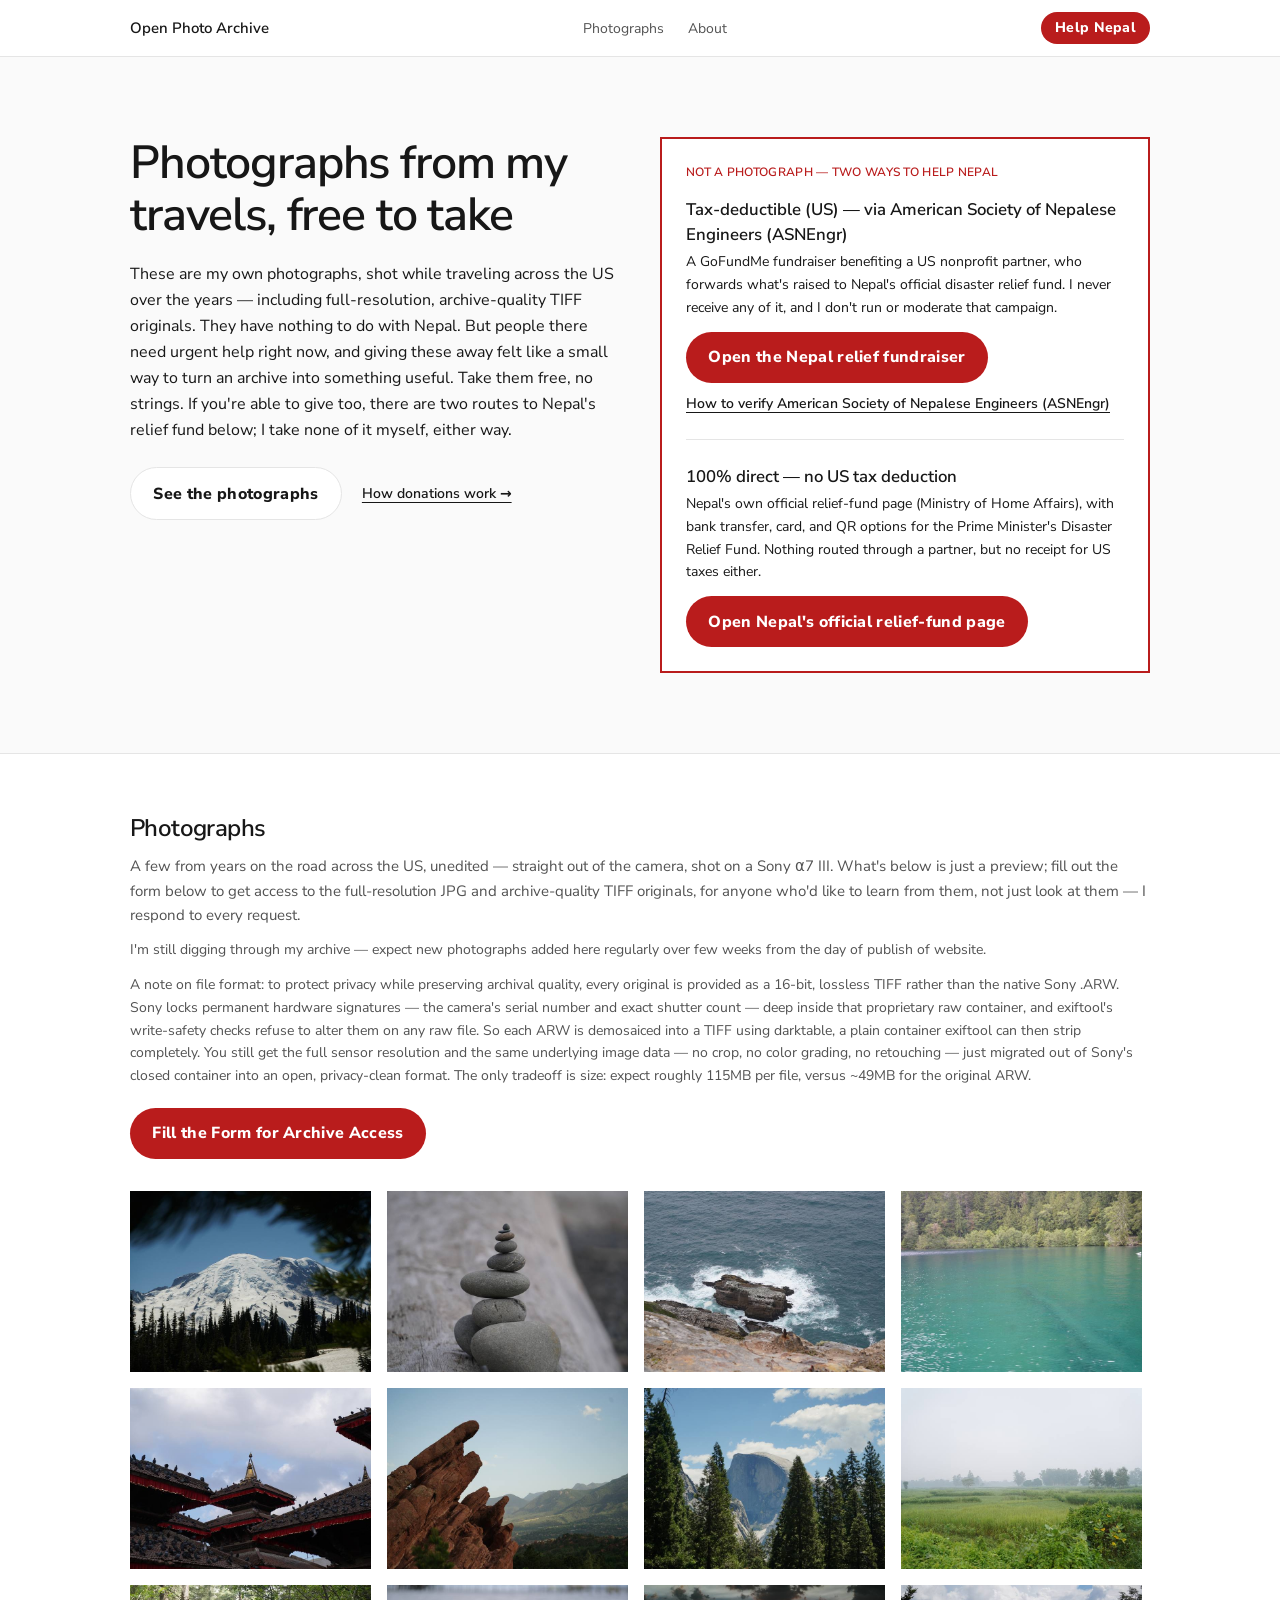
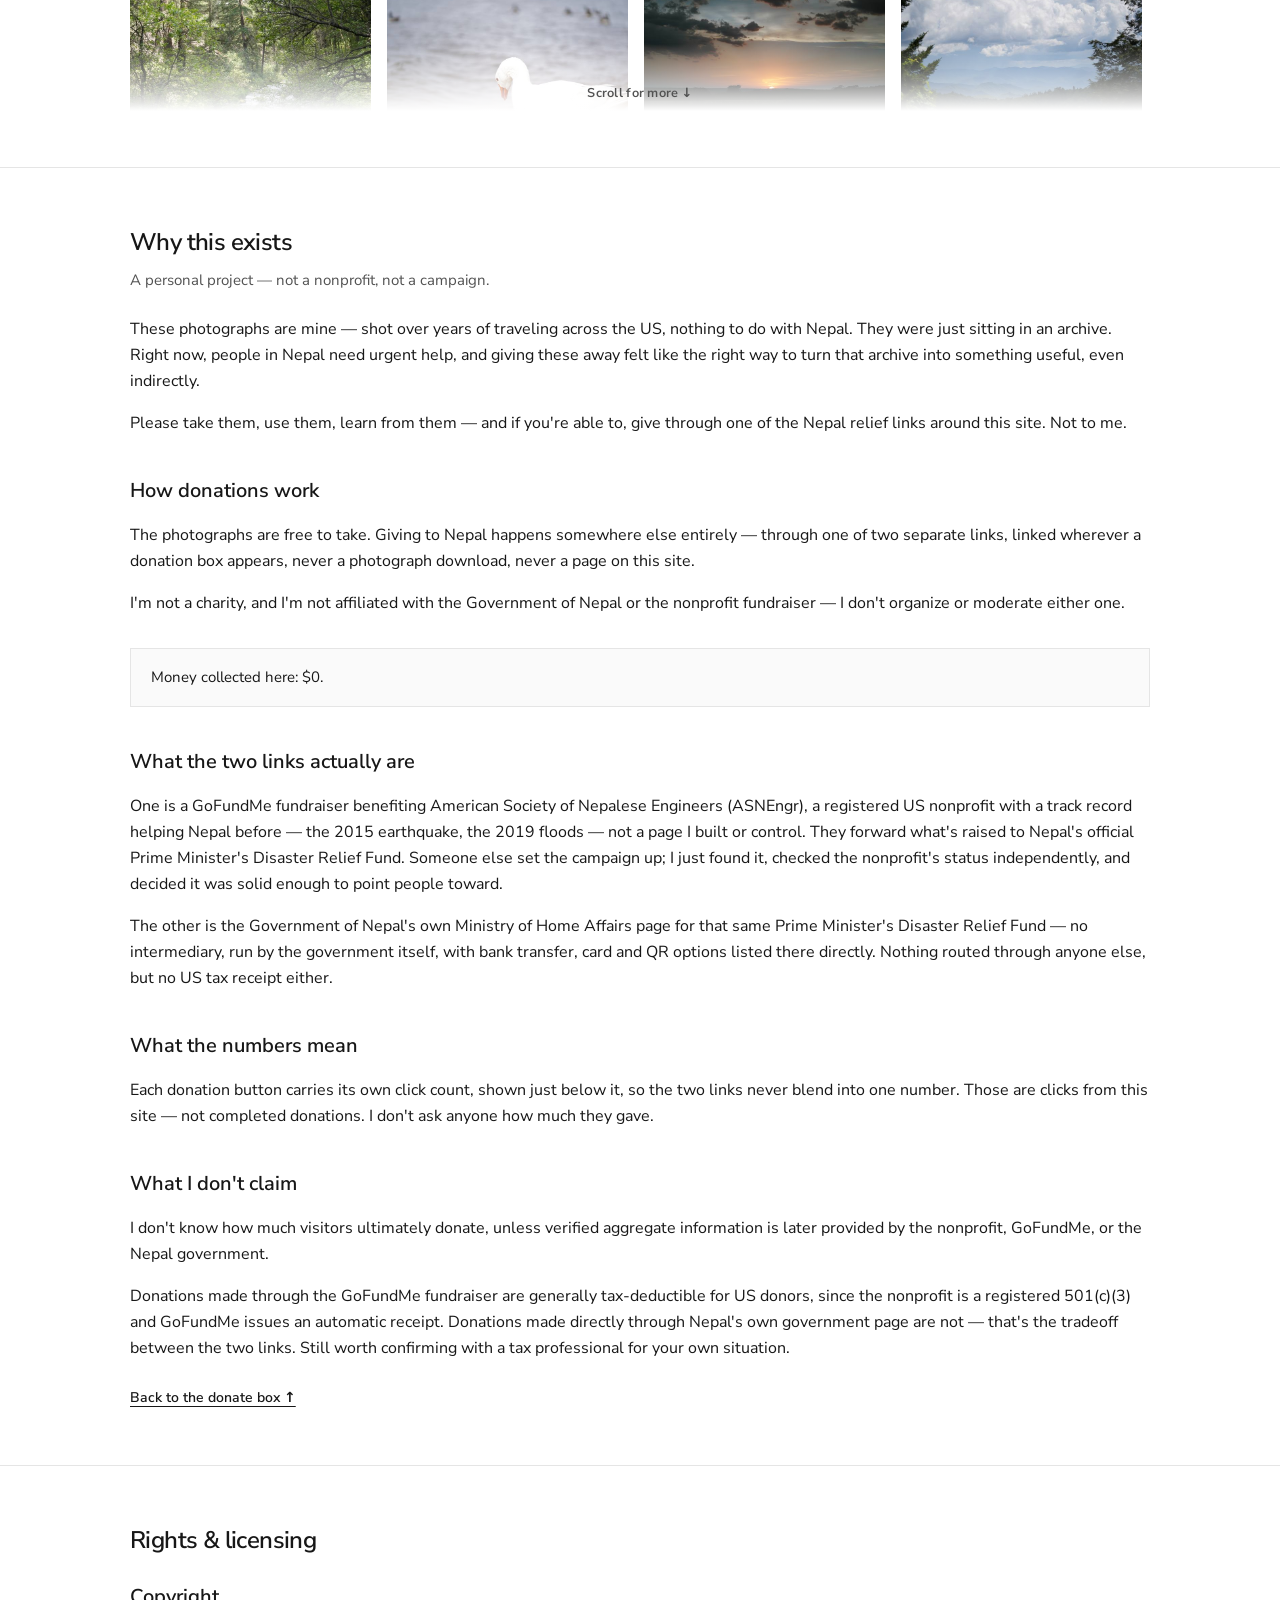
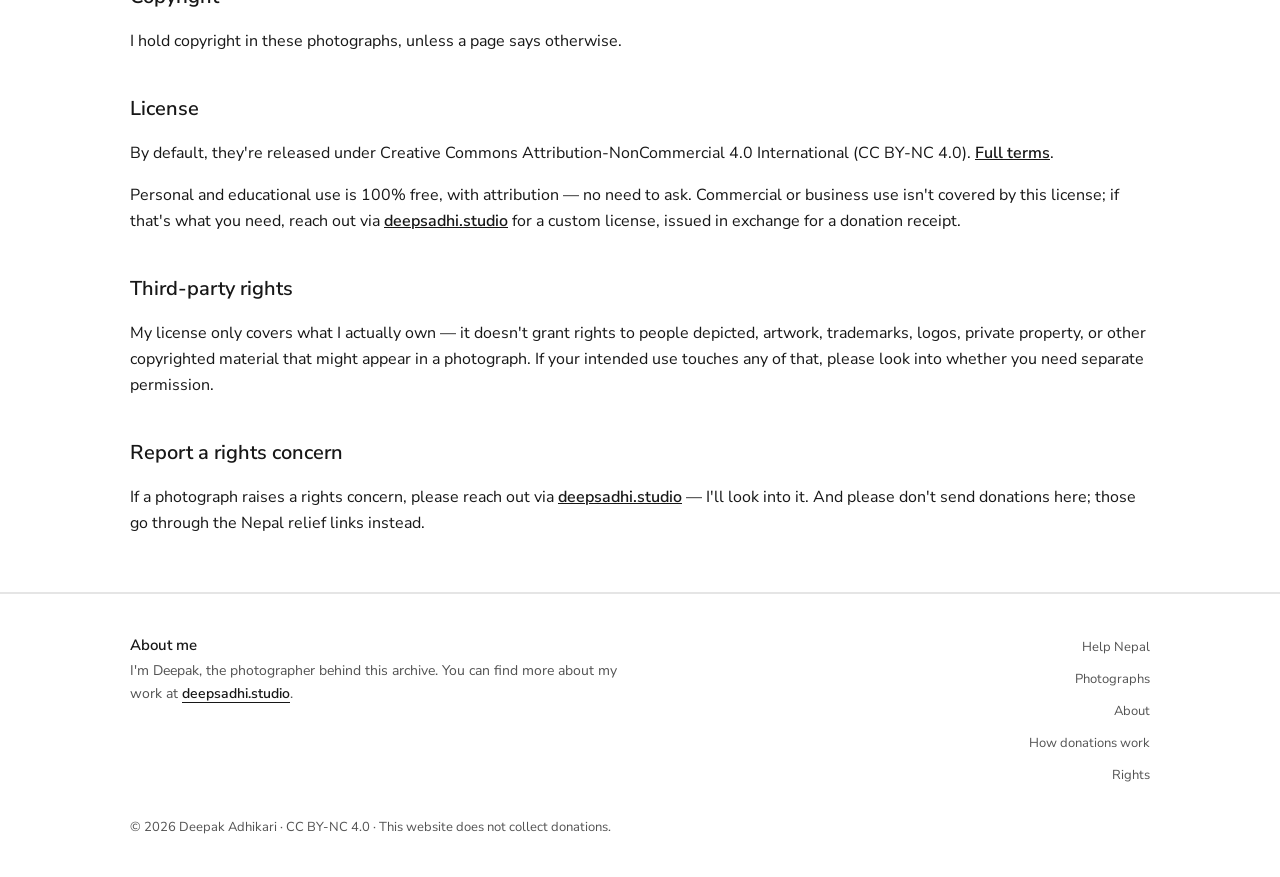
==== commit 4847114c: "Add few more photos" ====
--- a/index.html
+++ b/index.html
@@ -1 +1 @@
-<!DOCTYPE html><html lang="en"><head><meta charSet="utf-8"/><meta name="viewport" content="width=device-width, initial-scale=1"/><link rel="preload" as="image" href="/assets/dsc00042-BzpynJp_.jpg" fetchPriority="high"/><link rel="stylesheet" href="/assets/styles-7Bn9Q4KB.css" data-precedence="default"/><link rel="stylesheet" href="https://fonts.googleapis.com/css2?family=Fraunces:opsz,wght@9..144,500;9..144,600;9..144,700&amp;family=Nunito+Sans:wght@400;600;700;800&amp;display=swap" data-precedence="default"/><script data-goatcounter="https://stats.deepsadhi.studio/count" data-goatcounter-settings="{&quot;no_onload&quot;: true}" async="" src="https://gc.zgo.at/count.js"></script><title>Open Photo Archive — Photos from years traveling the US, free to take — donations go to Nepal relief elsewhere.</title><meta name="author" content="Deepak Adhikari"/><meta property="og:site_name" content="Open Photo Archive"/><meta property="og:type" content="website"/><meta name="description" content="A photographer&#x27;s personal archive of US travel photos, given away free — JPG and archive-quality 16-bit TIFF files. Donations go through outside links, never through this site."/><meta property="og:title" content="Open Photo Archive — Photos from years traveling the US, free to take — donations go to Nepal relief elsewhere."/><meta property="og:description" content="A photographer&#x27;s personal archive of US travel photos, given away free — JPG and archive-quality 16-bit TIFF files. Donations go through outside links, never through this site."/><meta property="og:url" content="https://open-photo-archive.github.io/"/><meta name="twitter:title" content="Open Photo Archive — Photos from years traveling the US, free to take — donations go to Nepal relief elsewhere."/><meta name="twitter:description" content="A photographer&#x27;s personal archive of US travel photos, given away free — JPG and archive-quality 16-bit TIFF files. Donations go through outside links, never through this site."/><link rel="modulepreload" href="/assets/index-C55psET6.js"/><link rel="modulepreload" href="/assets/routes-CwGk99Ga.js"/><link rel="icon" href="/favicon.svg" type="image/svg+xml"/><link rel="icon" href="/favicon.ico" type="image/x-icon"/><link rel="apple-touch-icon" href="/apple-touch-icon.png"/><link rel="preconnect" href="https://fonts.googleapis.com"/><link rel="preconnect" href="https://fonts.gstatic.com" crossorigin="anonymous"/><link rel="canonical" href="https://open-photo-archive.github.io/"/><script type="application/ld+json">{"@context":"https://schema.org","@type":"WebSite","name":"Open Photo Archive","description":"A photographer's personal archive released free of charge, encouraging donations to Nepal disaster relief through a vetted nonprofit partner. This site never collects donations itself."}</script></head><body><a href="#main" class="label-meta sr-only focus:not-sr-only focus:absolute focus:top-2 focus:left-2 focus:z-50 focus:bg-ink focus:px-4 focus:py-2 focus:text-paper">Skip to content</a><header class="sticky top-0 z-40 border-b border-line bg-white"><nav aria-label="Primary" class="mx-auto flex h-14 max-w-[1100px] items-center justify-between px-6 md:px-10"><a class="text-[15px] font-semibold text-ink hover:text-rust active" href="/" data-status="active" aria-current="page">Open Photo Archive</a><div class="hidden items-center gap-6 md:flex"><button type="button" class="cursor-pointer text-[14px] text-stone hover:text-ink">Photographs</button><button type="button" class="cursor-pointer text-[14px] text-stone hover:text-ink">About</button></div><div class="flex items-center gap-3"><button type="button" class="cursor-pointer btn-cause !px-3.5 !py-1.5 text-sm">Help Nepal</button><button type="button" class="text-[14px] text-stone md:hidden" aria-expanded="false" aria-controls="mobile-nav">Menu</button></div></nav></header><main id="main"><!--$--><section class="border-b border-line bg-muted"><div class="mx-auto max-w-[1100px] px-6 py-14 md:grid md:grid-cols-2 md:items-start md:gap-10 md:px-10 md:py-20"><div><h1 class="max-w-[20ch] text-[2.15rem] leading-[1.12] font-semibold tracking-tight text-ink md:text-[2.9rem]">Photographs from my travels, free to take</h1><p class="mt-5 max-w-[54ch] text-[16px] leading-relaxed text-ink">These are my own photographs, shot while traveling across the US over the years — including full-resolution, archive-quality TIFF originals. They have nothing to do with Nepal. But people there need urgent help right now, and giving these away felt like a small way to turn an archive into something useful. Take them free, no strings. If you&#x27;re able to give too, there are two routes to Nepal&#x27;s relief fund below; I take none of it myself, either way.</p><div class="mt-6 flex flex-wrap items-center gap-x-5 gap-y-2"><button type="button" class="cursor-pointer btn-soft">See the photographs</button><button type="button" class="cursor-pointer text-sm font-semibold text-ink underline underline-offset-4 hover:text-rust">How donations work →</button></div></div><div id="donate" class="mt-8 md:mt-0"><aside class="max-w-[36rem] border-2 border-rust bg-white p-6"><p class="text-[12px] font-semibold tracking-wide text-rust uppercase">Not a photograph — two ways to help Nepal</p><div class="mt-4"><p class="text-[1.05rem] font-semibold text-ink">Tax-deductible (US) — via <!-- -->American Society of Nepalese Engineers (ASNEngr)</p><p class="mt-1 text-[14px] leading-relaxed text-ink">A GoFundMe fundraiser benefiting a US nonprofit partner, who forwards what&#x27;s raised to Nepal&#x27;s official disaster relief fund. I never receive any of it, and I don&#x27;t run or moderate that campaign.</p><div class="mt-3"><a href="https://www.gofundme.com/f/emergency-relief-for-nepal-flood-victims-6dban" target="_blank" rel="noopener noreferrer external" class="btn-cause">Open the Nepal relief fundraiser</a></div><div class="mt-2"><a href="https://app.candid.org/profile/8928964/american-society-of-nepalese-engineers-26-1355857" target="_blank" rel="noopener noreferrer external" class="text-sm font-semibold text-ink underline underline-offset-4 hover:text-rust">How to verify <!-- -->American Society of Nepalese Engineers (ASNEngr)</a></div></div><div class="mt-6 border-t border-line pt-6"><p class="text-[1.05rem] font-semibold text-ink">100% direct — no US tax deduction</p><p class="mt-1 text-[14px] leading-relaxed text-ink">Nepal&#x27;s own official relief-fund page (Ministry of Home Affairs), with bank transfer, card, and QR options for the Prime Minister&#x27;s Disaster Relief Fund. Nothing routed through a partner, but no receipt for US taxes either.</p><div class="mt-3"><a href="https://moha.gov.np/en/post/ha-ra-tha-ka-apa-l-11" target="_blank" rel="noopener noreferrer external" class="btn-cause">Open Nepal&#x27;s official relief-fund page</a></div></div></aside></div></div></section><section aria-labelledby="featured" class="border-b border-line"><div class="mx-auto max-w-[1100px] px-6 py-12 md:px-10 md:py-14"><h2 id="featured" class="text-[1.5rem] font-semibold tracking-tight text-ink">Photographs</h2><p class="mt-2 text-[15px] leading-relaxed text-stone">A few from years on the road across the US, unedited — straight out of the camera, shot on a Sony α7 III. What&#x27;s below is just a preview; fill out the form below to get access to the full-resolution JPG and archive-quality TIFF originals, for anyone who&#x27;d like to learn from them, not just look at them — I respond to every request.</p><p class="mt-3 text-[14px] leading-relaxed text-stone">I&#x27;m still digging through my archive — expect new photographs added here regularly over few weeks from the day of publish of website.</p><p class="mt-3 text-[14px] leading-relaxed text-stone">A note on file format: to protect privacy while preserving archival quality, every original is provided as a 16-bit, lossless TIFF rather than the native Sony .ARW. Sony locks permanent hardware signatures — the camera&#x27;s serial number and exact shutter count — deep inside that proprietary raw container, and exiftool&#x27;s write-safety checks refuse to alter them on any raw file. So each ARW is demosaiced into a TIFF using darktable, a plain container exiftool can then strip completely. You still get the full sensor resolution and the same underlying image data — no crop, no color grading, no retouching — just migrated out of Sony&#x27;s closed container into an open, privacy-clean format. The only tradeoff is size: expect roughly 115MB per file, versus ~49MB for the original ARW.</p><div class="mt-5"><a href="https://docs.google.com/forms/d/e/1FAIpQLSfJBq8rXw5TAi0hprr8Ozc_c4JbpYIDUIN0Jnt0QtWC_ycRAQ/viewform" target="_blank" rel="noopener noreferrer external" class="btn-cause">Fill the Form for Archive Access</a></div><div class="relative mt-8"><div class="scrollbar-always-visible grid max-h-[520px] grid-cols-2 gap-4 overflow-y-auto pr-2 md:grid-cols-4"><img src="/assets/dsc00042-BzpynJp_.jpg" alt="" loading="eager" fetchPriority="high" decoding="async" class="aspect-[4/3] w-full bg-muted object-cover"/><div class="aspect-[4/3] w-full bg-muted" aria-hidden="true"></div><div class="aspect-[4/3] w-full bg-muted" aria-hidden="true"></div><div class="aspect-[4/3] w-full bg-muted" aria-hidden="true"></div><div class="aspect-[4/3] w-full bg-muted" aria-hidden="true"></div><div class="aspect-[4/3] w-full bg-muted" aria-hidden="true"></div><div class="aspect-[4/3] w-full bg-muted" aria-hidden="true"></div><div class="aspect-[4/3] w-full bg-muted" aria-hidden="true"></div><div class="aspect-[4/3] w-full bg-muted" aria-hidden="true"></div><div class="aspect-[4/3] w-full bg-muted" aria-hidden="true"></div><div class="aspect-[4/3] w-full bg-muted" aria-hidden="true"></div><div class="aspect-[4/3] w-full bg-muted" aria-hidden="true"></div><div class="aspect-[4/3] w-full bg-muted" aria-hidden="true"></div><div class="aspect-[4/3] w-full bg-muted" aria-hidden="true"></div><div class="aspect-[4/3] w-full bg-muted" aria-hidden="true"></div><div class="aspect-[4/3] w-full bg-muted" aria-hidden="true"></div><div class="aspect-[4/3] w-full bg-muted" aria-hidden="true"></div><div class="aspect-[4/3] w-full bg-muted" aria-hidden="true"></div><div class="aspect-[4/3] w-full bg-muted" aria-hidden="true"></div><div class="aspect-[4/3] w-full bg-muted" aria-hidden="true"></div><div class="aspect-[4/3] w-full bg-muted" aria-hidden="true"></div><div class="aspect-[4/3] w-full bg-muted" aria-hidden="true"></div><div class="aspect-[4/3] w-full bg-muted" aria-hidden="true"></div><div class="aspect-[4/3] w-full bg-muted" aria-hidden="true"></div><div class="aspect-[4/3] w-full bg-muted" aria-hidden="true"></div><div class="aspect-[4/3] w-full bg-muted" aria-hidden="true"></div><div class="aspect-[4/3] w-full bg-muted" aria-hidden="true"></div><div class="aspect-[4/3] w-full bg-muted" aria-hidden="true"></div><div class="aspect-[4/3] w-full bg-muted" aria-hidden="true"></div><div class="aspect-[4/3] w-full bg-muted" aria-hidden="true"></div><div class="aspect-[4/3] w-full bg-muted" aria-hidden="true"></div><div class="aspect-[4/3] w-full bg-muted" aria-hidden="true"></div><div class="aspect-[4/3] w-full bg-muted" aria-hidden="true"></div><div class="aspect-[4/3] w-full bg-muted" aria-hidden="true"></div><div class="aspect-[4/3] w-full bg-muted" aria-hidden="true"></div><div class="aspect-[4/3] w-full bg-muted" aria-hidden="true"></div><div class="aspect-[4/3] w-full bg-muted" aria-hidden="true"></div><div class="aspect-[4/3] w-full bg-muted" aria-hidden="true"></div><div class="aspect-[4/3] w-full bg-muted" aria-hidden="true"></div><div class="aspect-[4/3] w-full bg-muted" aria-hidden="true"></div><div class="aspect-[4/3] w-full bg-muted" aria-hidden="true"></div><div class="aspect-[4/3] w-full bg-muted" aria-hidden="true"></div><div class="aspect-[4/3] w-full bg-muted" aria-hidden="true"></div><div class="aspect-[4/3] w-full bg-muted" aria-hidden="true"></div><div class="aspect-[4/3] w-full bg-muted" aria-hidden="true"></div><div class="aspect-[4/3] w-full bg-muted" aria-hidden="true"></div><div class="aspect-[4/3] w-full bg-muted" aria-hidden="true"></div><div class="aspect-[4/3] w-full bg-muted" aria-hidden="true"></div><div class="aspect-[4/3] w-full bg-muted" aria-hidden="true"></div><div class="aspect-[4/3] w-full bg-muted" aria-hidden="true"></div><div class="aspect-[4/3] w-full bg-muted" aria-hidden="true"></div><div class="aspect-[4/3] w-full bg-muted" aria-hidden="true"></div><div class="aspect-[4/3] w-full bg-muted" aria-hidden="true"></div><div class="aspect-[4/3] w-full bg-muted" aria-hidden="true"></div><div class="aspect-[4/3] w-full bg-muted" aria-hidden="true"></div><div class="aspect-[4/3] w-full bg-muted" aria-hidden="true"></div><div class="aspect-[4/3] w-full bg-muted" aria-hidden="true"></div><div class="aspect-[4/3] w-full bg-muted" aria-hidden="true"></div><div class="aspect-[4/3] w-full bg-muted" aria-hidden="true"></div><div class="aspect-[4/3] w-full bg-muted" aria-hidden="true"></div></div></div></div></section><section id="about" class="border-b border-line"><div class="mx-auto max-w-[1100px] px-6 py-12 md:px-10 md:py-14"><h2 class="text-[1.5rem] font-semibold tracking-tight text-ink">Why this exists</h2><p class="mt-2 max-w-[54ch] text-[15px] leading-relaxed text-stone">A personal project — not a nonprofit, not a campaign.</p><div class="mt-6"><p class="mt-4 text-[16px] leading-relaxed text-ink">These photographs are mine — shot over years of traveling across the US, nothing to do with Nepal. They were just sitting in an archive. Right now, people in Nepal need urgent help, and giving these away felt like the right way to turn that archive into something useful, even indirectly.</p><p class="mt-4 text-[16px] leading-relaxed text-ink">Please take them, use them, learn from them — and if you&#x27;re able to, give through one of the Nepal relief links around this site. Not to me.</p><h2 id="how-donations-work" class="mt-10 text-[1.25rem] font-semibold text-ink first:mt-0">How donations work</h2><p class="mt-4 text-[16px] leading-relaxed text-ink">The photographs are free to take. Giving to Nepal happens somewhere else entirely — through one of two separate links, linked wherever a donation box appears, never a photograph download, never a page on this site.</p><p class="mt-4 text-[16px] leading-relaxed text-ink">I&#x27;m not a charity, and I&#x27;m not affiliated with the Government of Nepal or the nonprofit fundraiser — I don&#x27;t organize or moderate either one.</p><p class="mt-8 border border-line bg-muted px-5 py-4 text-[15px] leading-relaxed text-ink">Money collected here: $0.</p><h2 class="mt-10 text-[1.25rem] font-semibold text-ink first:mt-0">What the two links actually are</h2><p class="mt-4 text-[16px] leading-relaxed text-ink">One is a GoFundMe fundraiser benefiting <!-- -->American Society of Nepalese Engineers (ASNEngr)<!-- -->, a registered US nonprofit with a track record helping Nepal before — the 2015 earthquake, the 2019 floods — not a page I built or control. They forward what&#x27;s raised to Nepal&#x27;s official Prime Minister&#x27;s Disaster Relief Fund. Someone else set the campaign up; I just found it, checked the nonprofit&#x27;s status independently, and decided it was solid enough to point people toward.</p><p class="mt-4 text-[16px] leading-relaxed text-ink">The other is the Government of Nepal&#x27;s own Ministry of Home Affairs page for that same Prime Minister&#x27;s Disaster Relief Fund — no intermediary, run by the government itself, with bank transfer, card and QR options listed there directly. Nothing routed through anyone else, but no US tax receipt either.</p><h2 class="mt-10 text-[1.25rem] font-semibold text-ink first:mt-0">What the numbers mean</h2><p class="mt-4 text-[16px] leading-relaxed text-ink">Each donation button carries its own click count, shown just below it, so the two links never blend into one number. Those are clicks from this site — not completed donations. I don&#x27;t ask anyone how much they gave.</p><h2 class="mt-10 text-[1.25rem] font-semibold text-ink first:mt-0">What I don&#x27;t claim</h2><p class="mt-4 text-[16px] leading-relaxed text-ink">I don&#x27;t know how much visitors ultimately donate, unless verified aggregate information is later provided by the nonprofit, GoFundMe, or the Nepal government.</p><p class="mt-4 text-[16px] leading-relaxed text-ink">Donations made through the GoFundMe fundraiser are generally tax-deductible for US donors, since the nonprofit is a registered 501(c)(3) and GoFundMe issues an automatic receipt. Donations made directly through Nepal&#x27;s own government page are not — that&#x27;s the tradeoff between the two links. Still worth confirming with a tax professional for your own situation.</p><p class="mt-6"><button type="button" class="cursor-pointer text-sm font-semibold text-ink underline underline-offset-4 hover:text-rust">Back to the donate box ↑</button></p></div></div></section><section id="rights" class="border-b border-line"><div class="mx-auto max-w-[1100px] px-6 py-12 md:px-10 md:py-14"><h2 class="text-[1.5rem] font-semibold tracking-tight text-ink">Rights &amp; licensing</h2><div class="mt-6"><h2 class="mt-10 text-[1.25rem] font-semibold text-ink first:mt-0">Copyright</h2><p class="mt-4 text-[16px] leading-relaxed text-ink">I hold copyright in these photographs, unless a page says otherwise.</p><h2 class="mt-10 text-[1.25rem] font-semibold text-ink first:mt-0">License</h2><p class="mt-4 text-[16px] leading-relaxed text-ink">By default, they&#x27;re released under <!-- -->Creative Commons Attribution-NonCommercial 4.0 International<!-- --> (<!-- -->CC BY-NC 4.0<!-- -->).<!-- --> <a href="https://creativecommons.org/licenses/by-nc/4.0/" target="_blank" rel="noopener noreferrer" class="font-semibold underline hover:text-rust">Full terms</a>.</p><p class="mt-4 text-[16px] leading-relaxed text-ink">Personal and educational use is 100% free, with attribution — no need to ask. Commercial or business use isn&#x27;t covered by this license; if that&#x27;s what you need, reach out via<!-- --> <a href="https://deepsadhi.studio" target="_blank" rel="noopener noreferrer" class="font-semibold underline hover:text-rust">deepsadhi.studio</a> <!-- -->for a custom license, issued in exchange for a donation receipt.</p><h2 class="mt-10 text-[1.25rem] font-semibold text-ink first:mt-0">Third-party rights</h2><p class="mt-4 text-[16px] leading-relaxed text-ink">My license only covers what I actually own — it doesn&#x27;t grant rights to people depicted, artwork, trademarks, logos, private property, or other copyrighted material that might appear in a photograph. If your intended use touches any of that, please look into whether you need separate permission.</p><h2 class="mt-10 text-[1.25rem] font-semibold text-ink first:mt-0">Report a rights concern</h2><p class="mt-4 text-[16px] leading-relaxed text-ink">If a photograph raises a rights concern, please reach out via<!-- --> <a href="https://deepsadhi.studio" target="_blank" rel="noopener noreferrer" class="font-semibold underline hover:text-rust">deepsadhi.studio</a> <!-- -->— I&#x27;ll look into it. And please don&#x27;t send donations here; those go through the Nepal relief links instead.</p></div></div></section><script>(function(a,f){let l;try{l=JSON.parse(sessionStorage.getItem(a)||"{}")}catch{return}const n=l?.[f||history.state?.__TSR_key];let c=!1;for(const t in n){const e=n[t],o=e?.scrollX,s=e?.scrollY;if(Number.isFinite(o)&&Number.isFinite(s)){if(t==="window")scrollTo(o,s),c=!0;else if(t)try{const r=document.querySelector(t);r&&(r.scrollLeft=o,r.scrollTop=s)}catch{}}}if(c)return;const i=location.hash.slice(1);if(i){const t=history.state?.__hashScrollIntoViewOptions??!0;if(t){const e=document.getElementById(i);e&&e.scrollIntoView(t)}return}scrollTo(0,0)})("tsr-scroll-restoration-v1_3");document.currentScript.remove()</script><!--/$--></main><footer class="border-t border-line bg-white"><div class="mx-auto max-w-[1100px] px-6 py-10 md:px-10"><div class="flex flex-col gap-6 md:flex-row md:items-start md:justify-between"><div class="md:w-1/2"><p class="text-[15px] font-semibold text-ink">About me</p><p class="mt-1 text-[14px] leading-relaxed text-stone">I&#x27;m <!-- -->Deepak<!-- -->, the photographer behind this archive. You can find more about my work at<!-- --> <a href="https://deepsadhi.studio" target="_blank" rel="noopener noreferrer" class="cursor-pointer font-semibold text-ink underline underline-offset-4 hover:text-rust">deepsadhi.studio</a>.</p></div><nav aria-label="Footer" class="shrink-0"><ul class="flex flex-col items-start gap-2 md:items-end"><li><button type="button" class="cursor-pointer cursor-pointer text-[13px] text-stone hover:text-ink">Help Nepal</button></li><li><button type="button" class="cursor-pointer cursor-pointer text-[13px] text-stone hover:text-ink">Photographs</button></li><li><button type="button" class="cursor-pointer cursor-pointer text-[13px] text-stone hover:text-ink">About</button></li><li><button type="button" class="cursor-pointer cursor-pointer text-[13px] text-stone hover:text-ink">How donations work</button></li><li><button type="button" class="cursor-pointer cursor-pointer text-[13px] text-stone hover:text-ink">Rights</button></li></ul></nav></div><p class="mt-8 text-[13px] text-stone">© <!-- -->2026<!-- --> <!-- -->Deepak Adhikari<!-- --> ·<!-- --> <!-- -->CC BY-NC 4.0<!-- --> · This website does not collect donations.</p></div></footer><script class="$tsr" id="$tsr-stream-barrier">(self.$R=self.$R||{})["tsr"]=[];self.$_TSR={h(){this.hydrated=!0,this.c()},e(){this.streamEnded=!0,this.c()},c(){this.hydrated&&this.streamEnded&&(delete self.$_TSR,delete self.$R.tsr)},p(e){this.initialized?e():this.buffer.push(e)},buffer:[]};$_TSR.router=($R=>$R[0]={manifest:$R[1]={routes:$R[2]={__root__:$R[3]={preloads:$R[4]=["/assets/index-C55psET6.js"],scripts:$R[5]=[$R[6]={attrs:$R[7]={type:"module",async:!0,src:"/assets/index-C55psET6.js"}}]},"/":$R[8]={preloads:$R[9]=["/assets/routes-CwGk99Ga.js"]}}},matches:$R[10]=[$R[11]={i:"__root__ ",u:1788556195078,s:"success",ssr:!0},$R[12]={i:"  ",u:1788556195080,s:"success",ssr:!0}],lastMatchId:"  "})($R["tsr"]);$_TSR.e();document.currentScript.remove()</script><script type="module" async="" src="/assets/index-C55psET6.js"></script></body></html>+<!DOCTYPE html><html lang="en"><head><meta charSet="utf-8"/><meta name="viewport" content="width=device-width, initial-scale=1"/><link rel="preload" as="image" href="/assets/dsc00042-BzpynJp_.jpg" fetchPriority="high"/><link rel="stylesheet" href="/assets/styles-7Bn9Q4KB.css" data-precedence="default"/><link rel="stylesheet" href="https://fonts.googleapis.com/css2?family=Fraunces:opsz,wght@9..144,500;9..144,600;9..144,700&amp;family=Nunito+Sans:wght@400;600;700;800&amp;display=swap" data-precedence="default"/><script data-goatcounter="https://stats.deepsadhi.studio/count" data-goatcounter-settings="{&quot;no_onload&quot;: true}" async="" src="https://gc.zgo.at/count.js"></script><title>Open Photo Archive — Photos from years traveling the US, free to take — donations go to Nepal relief elsewhere.</title><meta name="author" content="Deepak Adhikari"/><meta property="og:site_name" content="Open Photo Archive"/><meta property="og:type" content="website"/><meta name="description" content="A photographer&#x27;s personal archive of US travel photos, given away free — JPG and archive-quality 16-bit TIFF files. Donations go through outside links, never through this site."/><meta property="og:title" content="Open Photo Archive — Photos from years traveling the US, free to take — donations go to Nepal relief elsewhere."/><meta property="og:description" content="A photographer&#x27;s personal archive of US travel photos, given away free — JPG and archive-quality 16-bit TIFF files. Donations go through outside links, never through this site."/><meta property="og:url" content="https://open-photo-archive.github.io/"/><meta name="twitter:title" content="Open Photo Archive — Photos from years traveling the US, free to take — donations go to Nepal relief elsewhere."/><meta name="twitter:description" content="A photographer&#x27;s personal archive of US travel photos, given away free — JPG and archive-quality 16-bit TIFF files. Donations go through outside links, never through this site."/><link rel="modulepreload" href="/assets/index-DAL1VBnR.js"/><link rel="modulepreload" href="/assets/routes-BdIfeOTs.js"/><link rel="icon" href="/favicon.svg" type="image/svg+xml"/><link rel="icon" href="/favicon.ico" type="image/x-icon"/><link rel="apple-touch-icon" href="/apple-touch-icon.png"/><link rel="preconnect" href="https://fonts.googleapis.com"/><link rel="preconnect" href="https://fonts.gstatic.com" crossorigin="anonymous"/><link rel="canonical" href="https://open-photo-archive.github.io/"/><script type="application/ld+json">{"@context":"https://schema.org","@type":"WebSite","name":"Open Photo Archive","description":"A photographer's personal archive released free of charge, encouraging donations to Nepal disaster relief through a vetted nonprofit partner. This site never collects donations itself."}</script></head><body><a href="#main" class="label-meta sr-only focus:not-sr-only focus:absolute focus:top-2 focus:left-2 focus:z-50 focus:bg-ink focus:px-4 focus:py-2 focus:text-paper">Skip to content</a><header class="sticky top-0 z-40 border-b border-line bg-white"><nav aria-label="Primary" class="mx-auto flex h-14 max-w-[1100px] items-center justify-between px-6 md:px-10"><a class="text-[15px] font-semibold text-ink hover:text-rust active" href="/" data-status="active" aria-current="page">Open Photo Archive</a><div class="hidden items-center gap-6 md:flex"><button type="button" class="cursor-pointer text-[14px] text-stone hover:text-ink">Photographs</button><button type="button" class="cursor-pointer text-[14px] text-stone hover:text-ink">About</button></div><div class="flex items-center gap-3"><button type="button" class="cursor-pointer btn-cause !px-3.5 !py-1.5 text-sm">Help Nepal</button><button type="button" class="text-[14px] text-stone md:hidden" aria-expanded="false" aria-controls="mobile-nav">Menu</button></div></nav></header><main id="main"><!--$--><section class="border-b border-line bg-muted"><div class="mx-auto max-w-[1100px] px-6 py-14 md:grid md:grid-cols-2 md:items-start md:gap-10 md:px-10 md:py-20"><div><h1 class="max-w-[20ch] text-[2.15rem] leading-[1.12] font-semibold tracking-tight text-ink md:text-[2.9rem]">Photographs from my travels, free to take</h1><p class="mt-5 max-w-[54ch] text-[16px] leading-relaxed text-ink">These are my own photographs, shot while traveling across the US over the years — including full-resolution, archive-quality TIFF originals. They have nothing to do with Nepal. But people there need urgent help right now, and giving these away felt like a small way to turn an archive into something useful. Take them free, no strings. If you&#x27;re able to give too, there are two routes to Nepal&#x27;s relief fund below; I take none of it myself, either way.</p><div class="mt-6 flex flex-wrap items-center gap-x-5 gap-y-2"><button type="button" class="cursor-pointer btn-soft">See the photographs</button><button type="button" class="cursor-pointer text-sm font-semibold text-ink underline underline-offset-4 hover:text-rust">How donations work →</button></div></div><div id="donate" class="mt-8 md:mt-0"><aside class="max-w-[36rem] border-2 border-rust bg-white p-6"><p class="text-[12px] font-semibold tracking-wide text-rust uppercase">Not a photograph — two ways to help Nepal</p><div class="mt-4"><p class="text-[1.05rem] font-semibold text-ink">Tax-deductible (US) — via <!-- -->American Society of Nepalese Engineers (ASNEngr)</p><p class="mt-1 text-[14px] leading-relaxed text-ink">A GoFundMe fundraiser benefiting a US nonprofit partner, who forwards what&#x27;s raised to Nepal&#x27;s official disaster relief fund. I never receive any of it, and I don&#x27;t run or moderate that campaign.</p><div class="mt-3"><a href="https://www.gofundme.com/f/emergency-relief-for-nepal-flood-victims-6dban" target="_blank" rel="noopener noreferrer external" class="btn-cause">Open the Nepal relief fundraiser</a></div><div class="mt-2"><a href="https://app.candid.org/profile/8928964/american-society-of-nepalese-engineers-26-1355857" target="_blank" rel="noopener noreferrer external" class="text-sm font-semibold text-ink underline underline-offset-4 hover:text-rust">How to verify <!-- -->American Society of Nepalese Engineers (ASNEngr)</a></div></div><div class="mt-6 border-t border-line pt-6"><p class="text-[1.05rem] font-semibold text-ink">100% direct — no US tax deduction</p><p class="mt-1 text-[14px] leading-relaxed text-ink">Nepal&#x27;s own official relief-fund page (Ministry of Home Affairs), with bank transfer, card, and QR options for the Prime Minister&#x27;s Disaster Relief Fund. Nothing routed through a partner, but no receipt for US taxes either.</p><div class="mt-3"><a href="https://moha.gov.np/en/post/ha-ra-tha-ka-apa-l-11" target="_blank" rel="noopener noreferrer external" class="btn-cause">Open Nepal&#x27;s official relief-fund page</a></div></div></aside></div></div></section><section aria-labelledby="featured" class="border-b border-line"><div class="mx-auto max-w-[1100px] px-6 py-12 md:px-10 md:py-14"><h2 id="featured" class="text-[1.5rem] font-semibold tracking-tight text-ink">Photographs</h2><p class="mt-2 text-[15px] leading-relaxed text-stone">A few from years on the road across the US, unedited — straight out of the camera, shot on a Sony α7 III. What&#x27;s below is just a preview; fill out the form below to get access to the full-resolution JPG and archive-quality TIFF originals, for anyone who&#x27;d like to learn from them, not just look at them — I respond to every request.</p><p class="mt-3 text-[14px] leading-relaxed text-stone">I&#x27;m still digging through my archive — expect new photographs added here regularly over few weeks from the day of publish of website.</p><p class="mt-3 text-[14px] leading-relaxed text-stone">A note on file format: to protect privacy while preserving archival quality, every original is provided as a 16-bit, lossless TIFF rather than the native Sony .ARW. Sony locks permanent hardware signatures — the camera&#x27;s serial number and exact shutter count — deep inside that proprietary raw container, and exiftool&#x27;s write-safety checks refuse to alter them on any raw file. So each ARW is demosaiced into a TIFF using darktable, a plain container exiftool can then strip completely. You still get the full sensor resolution and the same underlying image data — no crop, no color grading, no retouching — just migrated out of Sony&#x27;s closed container into an open, privacy-clean format. The only tradeoff is size: expect roughly 115MB per file, versus ~49MB for the original ARW.</p><div class="mt-5"><a href="https://docs.google.com/forms/d/e/1FAIpQLSfJBq8rXw5TAi0hprr8Ozc_c4JbpYIDUIN0Jnt0QtWC_ycRAQ/viewform" target="_blank" rel="noopener noreferrer external" class="btn-cause">Fill the Form for Archive Access</a></div><div class="relative mt-8"><div class="scrollbar-always-visible grid max-h-[520px] grid-cols-2 gap-4 overflow-y-auto pr-2 md:grid-cols-4"><img src="/assets/dsc00042-BzpynJp_.jpg" alt="" loading="eager" fetchPriority="high" decoding="async" class="aspect-[4/3] w-full bg-muted object-cover"/><div class="aspect-[4/3] w-full bg-muted" aria-hidden="true"></div><div class="aspect-[4/3] w-full bg-muted" aria-hidden="true"></div><div class="aspect-[4/3] w-full bg-muted" aria-hidden="true"></div><div class="aspect-[4/3] w-full bg-muted" aria-hidden="true"></div><div class="aspect-[4/3] w-full bg-muted" aria-hidden="true"></div><div class="aspect-[4/3] w-full bg-muted" aria-hidden="true"></div><div class="aspect-[4/3] w-full bg-muted" aria-hidden="true"></div><div class="aspect-[4/3] w-full bg-muted" aria-hidden="true"></div><div class="aspect-[4/3] w-full bg-muted" aria-hidden="true"></div><div class="aspect-[4/3] w-full bg-muted" aria-hidden="true"></div><div class="aspect-[4/3] w-full bg-muted" aria-hidden="true"></div><div class="aspect-[4/3] w-full bg-muted" aria-hidden="true"></div><div class="aspect-[4/3] w-full bg-muted" aria-hidden="true"></div><div class="aspect-[4/3] w-full bg-muted" aria-hidden="true"></div><div class="aspect-[4/3] w-full bg-muted" aria-hidden="true"></div><div class="aspect-[4/3] w-full bg-muted" aria-hidden="true"></div><div class="aspect-[4/3] w-full bg-muted" aria-hidden="true"></div><div class="aspect-[4/3] w-full bg-muted" aria-hidden="true"></div><div class="aspect-[4/3] w-full bg-muted" aria-hidden="true"></div><div class="aspect-[4/3] w-full bg-muted" aria-hidden="true"></div><div class="aspect-[4/3] w-full bg-muted" aria-hidden="true"></div><div class="aspect-[4/3] w-full bg-muted" aria-hidden="true"></div><div class="aspect-[4/3] w-full bg-muted" aria-hidden="true"></div><div class="aspect-[4/3] w-full bg-muted" aria-hidden="true"></div><div class="aspect-[4/3] w-full bg-muted" aria-hidden="true"></div><div class="aspect-[4/3] w-full bg-muted" aria-hidden="true"></div><div class="aspect-[4/3] w-full bg-muted" aria-hidden="true"></div><div class="aspect-[4/3] w-full bg-muted" aria-hidden="true"></div><div class="aspect-[4/3] w-full bg-muted" aria-hidden="true"></div><div class="aspect-[4/3] w-full bg-muted" aria-hidden="true"></div><div class="aspect-[4/3] w-full bg-muted" aria-hidden="true"></div><div class="aspect-[4/3] w-full bg-muted" aria-hidden="true"></div><div class="aspect-[4/3] w-full bg-muted" aria-hidden="true"></div><div class="aspect-[4/3] w-full bg-muted" aria-hidden="true"></div><div class="aspect-[4/3] w-full bg-muted" aria-hidden="true"></div><div class="aspect-[4/3] w-full bg-muted" aria-hidden="true"></div><div class="aspect-[4/3] w-full bg-muted" aria-hidden="true"></div><div class="aspect-[4/3] w-full bg-muted" aria-hidden="true"></div><div class="aspect-[4/3] w-full bg-muted" aria-hidden="true"></div><div class="aspect-[4/3] w-full bg-muted" aria-hidden="true"></div><div class="aspect-[4/3] w-full bg-muted" aria-hidden="true"></div><div class="aspect-[4/3] w-full bg-muted" aria-hidden="true"></div><div class="aspect-[4/3] w-full bg-muted" aria-hidden="true"></div><div class="aspect-[4/3] w-full bg-muted" aria-hidden="true"></div><div class="aspect-[4/3] w-full bg-muted" aria-hidden="true"></div><div class="aspect-[4/3] w-full bg-muted" aria-hidden="true"></div><div class="aspect-[4/3] w-full bg-muted" aria-hidden="true"></div><div class="aspect-[4/3] w-full bg-muted" aria-hidden="true"></div><div class="aspect-[4/3] w-full bg-muted" aria-hidden="true"></div><div class="aspect-[4/3] w-full bg-muted" aria-hidden="true"></div><div class="aspect-[4/3] w-full bg-muted" aria-hidden="true"></div><div class="aspect-[4/3] w-full bg-muted" aria-hidden="true"></div><div class="aspect-[4/3] w-full bg-muted" aria-hidden="true"></div><div class="aspect-[4/3] w-full bg-muted" aria-hidden="true"></div><div class="aspect-[4/3] w-full bg-muted" aria-hidden="true"></div><div class="aspect-[4/3] w-full bg-muted" aria-hidden="true"></div><div class="aspect-[4/3] w-full bg-muted" aria-hidden="true"></div><div class="aspect-[4/3] w-full bg-muted" aria-hidden="true"></div><div class="aspect-[4/3] w-full bg-muted" aria-hidden="true"></div><div class="aspect-[4/3] w-full bg-muted" aria-hidden="true"></div><div class="aspect-[4/3] w-full bg-muted" aria-hidden="true"></div><div class="aspect-[4/3] w-full bg-muted" aria-hidden="true"></div></div></div></div></section><section id="about" class="border-b border-line"><div class="mx-auto max-w-[1100px] px-6 py-12 md:px-10 md:py-14"><h2 class="text-[1.5rem] font-semibold tracking-tight text-ink">Why this exists</h2><p class="mt-2 max-w-[54ch] text-[15px] leading-relaxed text-stone">A personal project — not a nonprofit, not a campaign.</p><div class="mt-6"><p class="mt-4 text-[16px] leading-relaxed text-ink">These photographs are mine — shot over years of traveling across the US, nothing to do with Nepal. They were just sitting in an archive. Right now, people in Nepal need urgent help, and giving these away felt like the right way to turn that archive into something useful, even indirectly.</p><p class="mt-4 text-[16px] leading-relaxed text-ink">Please take them, use them, learn from them — and if you&#x27;re able to, give through one of the Nepal relief links around this site. Not to me.</p><h2 id="how-donations-work" class="mt-10 text-[1.25rem] font-semibold text-ink first:mt-0">How donations work</h2><p class="mt-4 text-[16px] leading-relaxed text-ink">The photographs are free to take. Giving to Nepal happens somewhere else entirely — through one of two separate links, linked wherever a donation box appears, never a photograph download, never a page on this site.</p><p class="mt-4 text-[16px] leading-relaxed text-ink">I&#x27;m not a charity, and I&#x27;m not affiliated with the Government of Nepal or the nonprofit fundraiser — I don&#x27;t organize or moderate either one.</p><p class="mt-8 border border-line bg-muted px-5 py-4 text-[15px] leading-relaxed text-ink">Money collected here: $0.</p><h2 class="mt-10 text-[1.25rem] font-semibold text-ink first:mt-0">What the two links actually are</h2><p class="mt-4 text-[16px] leading-relaxed text-ink">One is a GoFundMe fundraiser benefiting <!-- -->American Society of Nepalese Engineers (ASNEngr)<!-- -->, a registered US nonprofit with a track record helping Nepal before — the 2015 earthquake, the 2019 floods — not a page I built or control. They forward what&#x27;s raised to Nepal&#x27;s official Prime Minister&#x27;s Disaster Relief Fund. Someone else set the campaign up; I just found it, checked the nonprofit&#x27;s status independently, and decided it was solid enough to point people toward.</p><p class="mt-4 text-[16px] leading-relaxed text-ink">The other is the Government of Nepal&#x27;s own Ministry of Home Affairs page for that same Prime Minister&#x27;s Disaster Relief Fund — no intermediary, run by the government itself, with bank transfer, card and QR options listed there directly. Nothing routed through anyone else, but no US tax receipt either.</p><h2 class="mt-10 text-[1.25rem] font-semibold text-ink first:mt-0">What the numbers mean</h2><p class="mt-4 text-[16px] leading-relaxed text-ink">Each donation button carries its own click count, shown just below it, so the two links never blend into one number. Those are clicks from this site — not completed donations. I don&#x27;t ask anyone how much they gave.</p><h2 class="mt-10 text-[1.25rem] font-semibold text-ink first:mt-0">What I don&#x27;t claim</h2><p class="mt-4 text-[16px] leading-relaxed text-ink">I don&#x27;t know how much visitors ultimately donate, unless verified aggregate information is later provided by the nonprofit, GoFundMe, or the Nepal government.</p><p class="mt-4 text-[16px] leading-relaxed text-ink">Donations made through the GoFundMe fundraiser are generally tax-deductible for US donors, since the nonprofit is a registered 501(c)(3) and GoFundMe issues an automatic receipt. Donations made directly through Nepal&#x27;s own government page are not — that&#x27;s the tradeoff between the two links. Still worth confirming with a tax professional for your own situation.</p><p class="mt-6"><button type="button" class="cursor-pointer text-sm font-semibold text-ink underline underline-offset-4 hover:text-rust">Back to the donate box ↑</button></p></div></div></section><section id="rights" class="border-b border-line"><div class="mx-auto max-w-[1100px] px-6 py-12 md:px-10 md:py-14"><h2 class="text-[1.5rem] font-semibold tracking-tight text-ink">Rights &amp; licensing</h2><div class="mt-6"><h2 class="mt-10 text-[1.25rem] font-semibold text-ink first:mt-0">Copyright</h2><p class="mt-4 text-[16px] leading-relaxed text-ink">I hold copyright in these photographs, unless a page says otherwise.</p><h2 class="mt-10 text-[1.25rem] font-semibold text-ink first:mt-0">License</h2><p class="mt-4 text-[16px] leading-relaxed text-ink">By default, they&#x27;re released under <!-- -->Creative Commons Attribution-NonCommercial 4.0 International<!-- --> (<!-- -->CC BY-NC 4.0<!-- -->).<!-- --> <a href="https://creativecommons.org/licenses/by-nc/4.0/" target="_blank" rel="noopener noreferrer" class="font-semibold underline hover:text-rust">Full terms</a>.</p><p class="mt-4 text-[16px] leading-relaxed text-ink">Personal and educational use is 100% free, with attribution — no need to ask. Commercial or business use isn&#x27;t covered by this license; if that&#x27;s what you need, reach out via<!-- --> <a href="https://deepsadhi.studio" target="_blank" rel="noopener noreferrer" class="font-semibold underline hover:text-rust">deepsadhi.studio</a> <!-- -->for a custom license, issued in exchange for a donation receipt.</p><h2 class="mt-10 text-[1.25rem] font-semibold text-ink first:mt-0">Third-party rights</h2><p class="mt-4 text-[16px] leading-relaxed text-ink">My license only covers what I actually own — it doesn&#x27;t grant rights to people depicted, artwork, trademarks, logos, private property, or other copyrighted material that might appear in a photograph. If your intended use touches any of that, please look into whether you need separate permission.</p><h2 class="mt-10 text-[1.25rem] font-semibold text-ink first:mt-0">Report a rights concern</h2><p class="mt-4 text-[16px] leading-relaxed text-ink">If a photograph raises a rights concern, please reach out via<!-- --> <a href="https://deepsadhi.studio" target="_blank" rel="noopener noreferrer" class="font-semibold underline hover:text-rust">deepsadhi.studio</a> <!-- -->— I&#x27;ll look into it. And please don&#x27;t send donations here; those go through the Nepal relief links instead.</p></div></div></section><script>(function(a,f){let l;try{l=JSON.parse(sessionStorage.getItem(a)||"{}")}catch{return}const n=l?.[f||history.state?.__TSR_key];let c=!1;for(const t in n){const e=n[t],o=e?.scrollX,s=e?.scrollY;if(Number.isFinite(o)&&Number.isFinite(s)){if(t==="window")scrollTo(o,s),c=!0;else if(t)try{const r=document.querySelector(t);r&&(r.scrollLeft=o,r.scrollTop=s)}catch{}}}if(c)return;const i=location.hash.slice(1);if(i){const t=history.state?.__hashScrollIntoViewOptions??!0;if(t){const e=document.getElementById(i);e&&e.scrollIntoView(t)}return}scrollTo(0,0)})("tsr-scroll-restoration-v1_3");document.currentScript.remove()</script><!--/$--></main><footer class="border-t border-line bg-white"><div class="mx-auto max-w-[1100px] px-6 py-10 md:px-10"><div class="flex flex-col gap-6 md:flex-row md:items-start md:justify-between"><div class="md:w-1/2"><p class="text-[15px] font-semibold text-ink">About me</p><p class="mt-1 text-[14px] leading-relaxed text-stone">I&#x27;m <!-- -->Deepak<!-- -->, the photographer behind this archive. You can find more about my work at<!-- --> <a href="https://deepsadhi.studio" target="_blank" rel="noopener noreferrer" class="cursor-pointer font-semibold text-ink underline underline-offset-4 hover:text-rust">deepsadhi.studio</a>.</p></div><nav aria-label="Footer" class="shrink-0"><ul class="flex flex-col items-start gap-2 md:items-end"><li><button type="button" class="cursor-pointer cursor-pointer text-[13px] text-stone hover:text-ink">Help Nepal</button></li><li><button type="button" class="cursor-pointer cursor-pointer text-[13px] text-stone hover:text-ink">Photographs</button></li><li><button type="button" class="cursor-pointer cursor-pointer text-[13px] text-stone hover:text-ink">About</button></li><li><button type="button" class="cursor-pointer cursor-pointer text-[13px] text-stone hover:text-ink">How donations work</button></li><li><button type="button" class="cursor-pointer cursor-pointer text-[13px] text-stone hover:text-ink">Rights</button></li></ul></nav></div><p class="mt-8 text-[13px] text-stone">© <!-- -->2026<!-- --> <!-- -->Deepak Adhikari<!-- --> ·<!-- --> <!-- -->CC BY-NC 4.0<!-- --> · This website does not collect donations.</p></div></footer><script class="$tsr" id="$tsr-stream-barrier">(self.$R=self.$R||{})["tsr"]=[];self.$_TSR={h(){this.hydrated=!0,this.c()},e(){this.streamEnded=!0,this.c()},c(){this.hydrated&&this.streamEnded&&(delete self.$_TSR,delete self.$R.tsr)},p(e){this.initialized?e():this.buffer.push(e)},buffer:[]};$_TSR.router=($R=>$R[0]={manifest:$R[1]={routes:$R[2]={__root__:$R[3]={preloads:$R[4]=["/assets/index-DAL1VBnR.js"],scripts:$R[5]=[$R[6]={attrs:$R[7]={type:"module",async:!0,src:"/assets/index-DAL1VBnR.js"}}]},"/":$R[8]={preloads:$R[9]=["/assets/routes-BdIfeOTs.js"]}}},matches:$R[10]=[$R[11]={i:"__root__ ",u:1788608209571,s:"success",ssr:!0},$R[12]={i:"  ",u:1788608209574,s:"success",ssr:!0}],lastMatchId:"  "})($R["tsr"]);$_TSR.e();document.currentScript.remove()</script><script type="module" async="" src="/assets/index-DAL1VBnR.js"></script></body></html>
